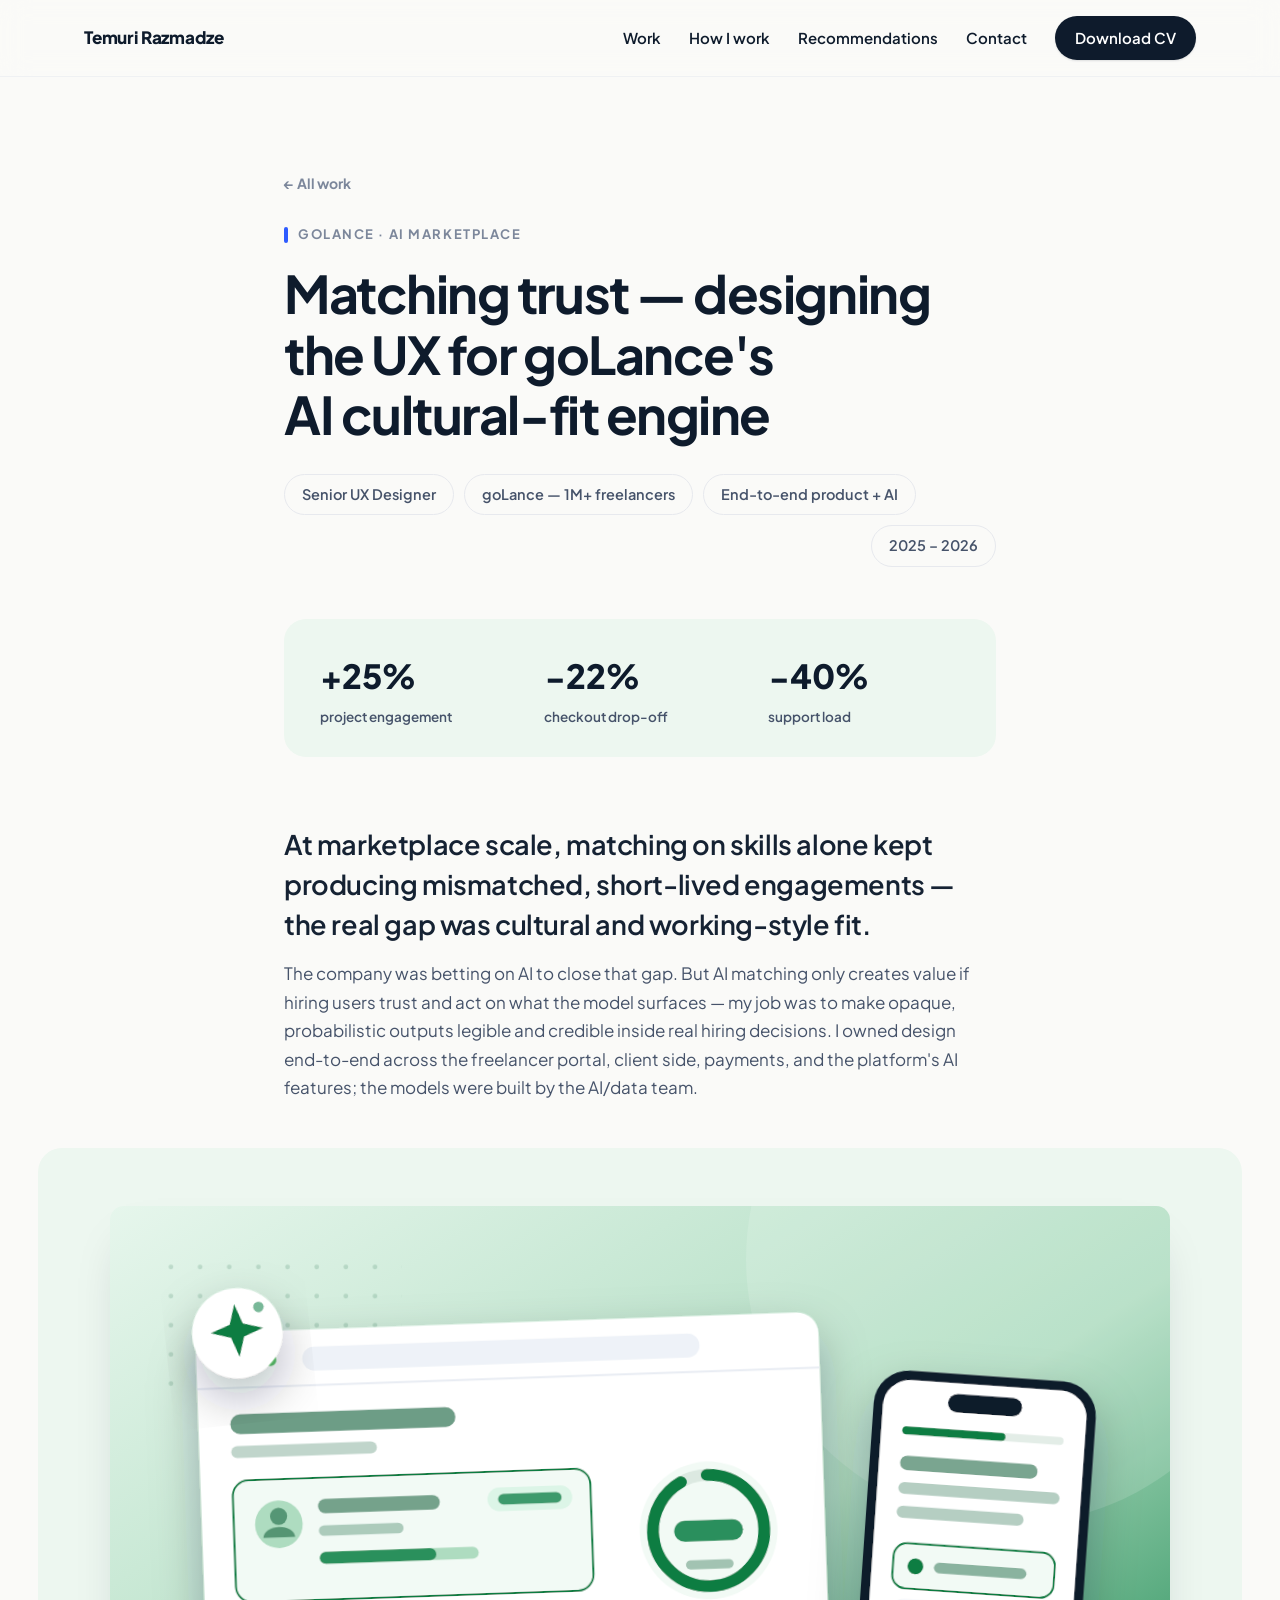
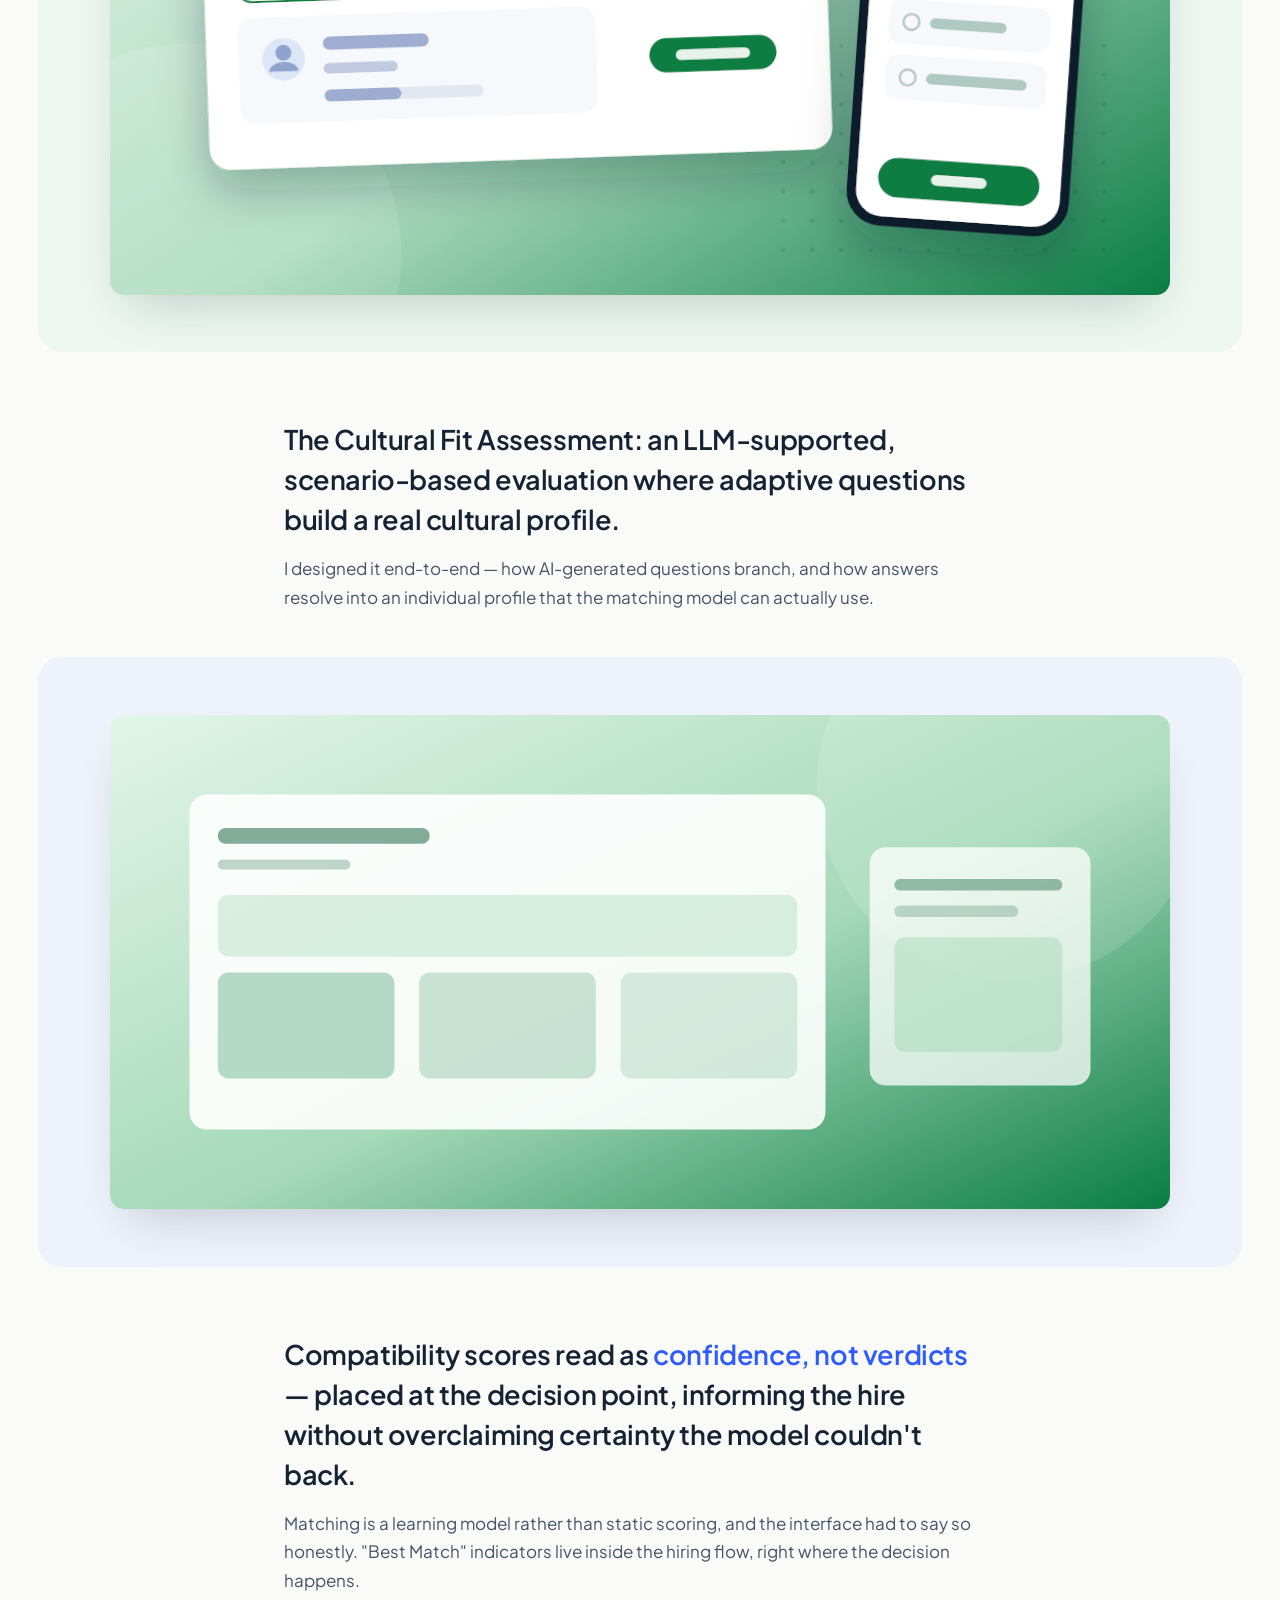
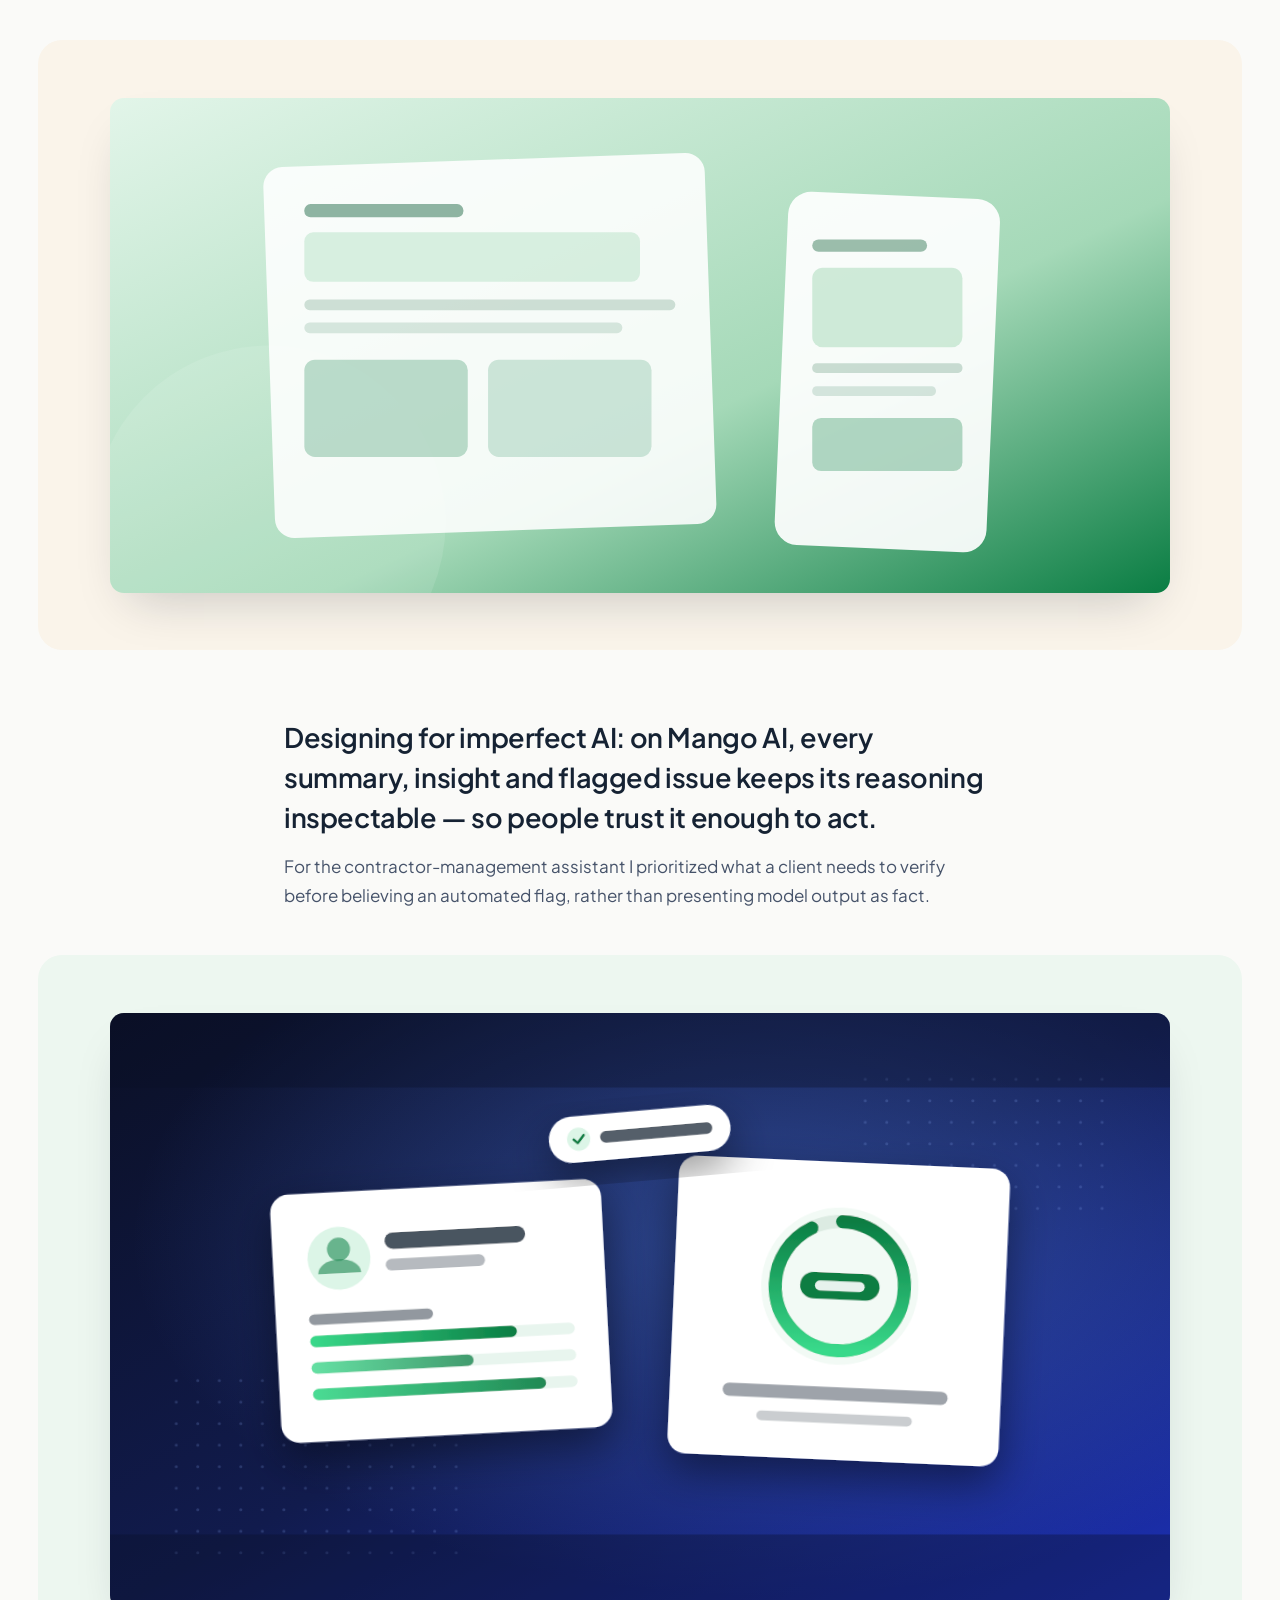
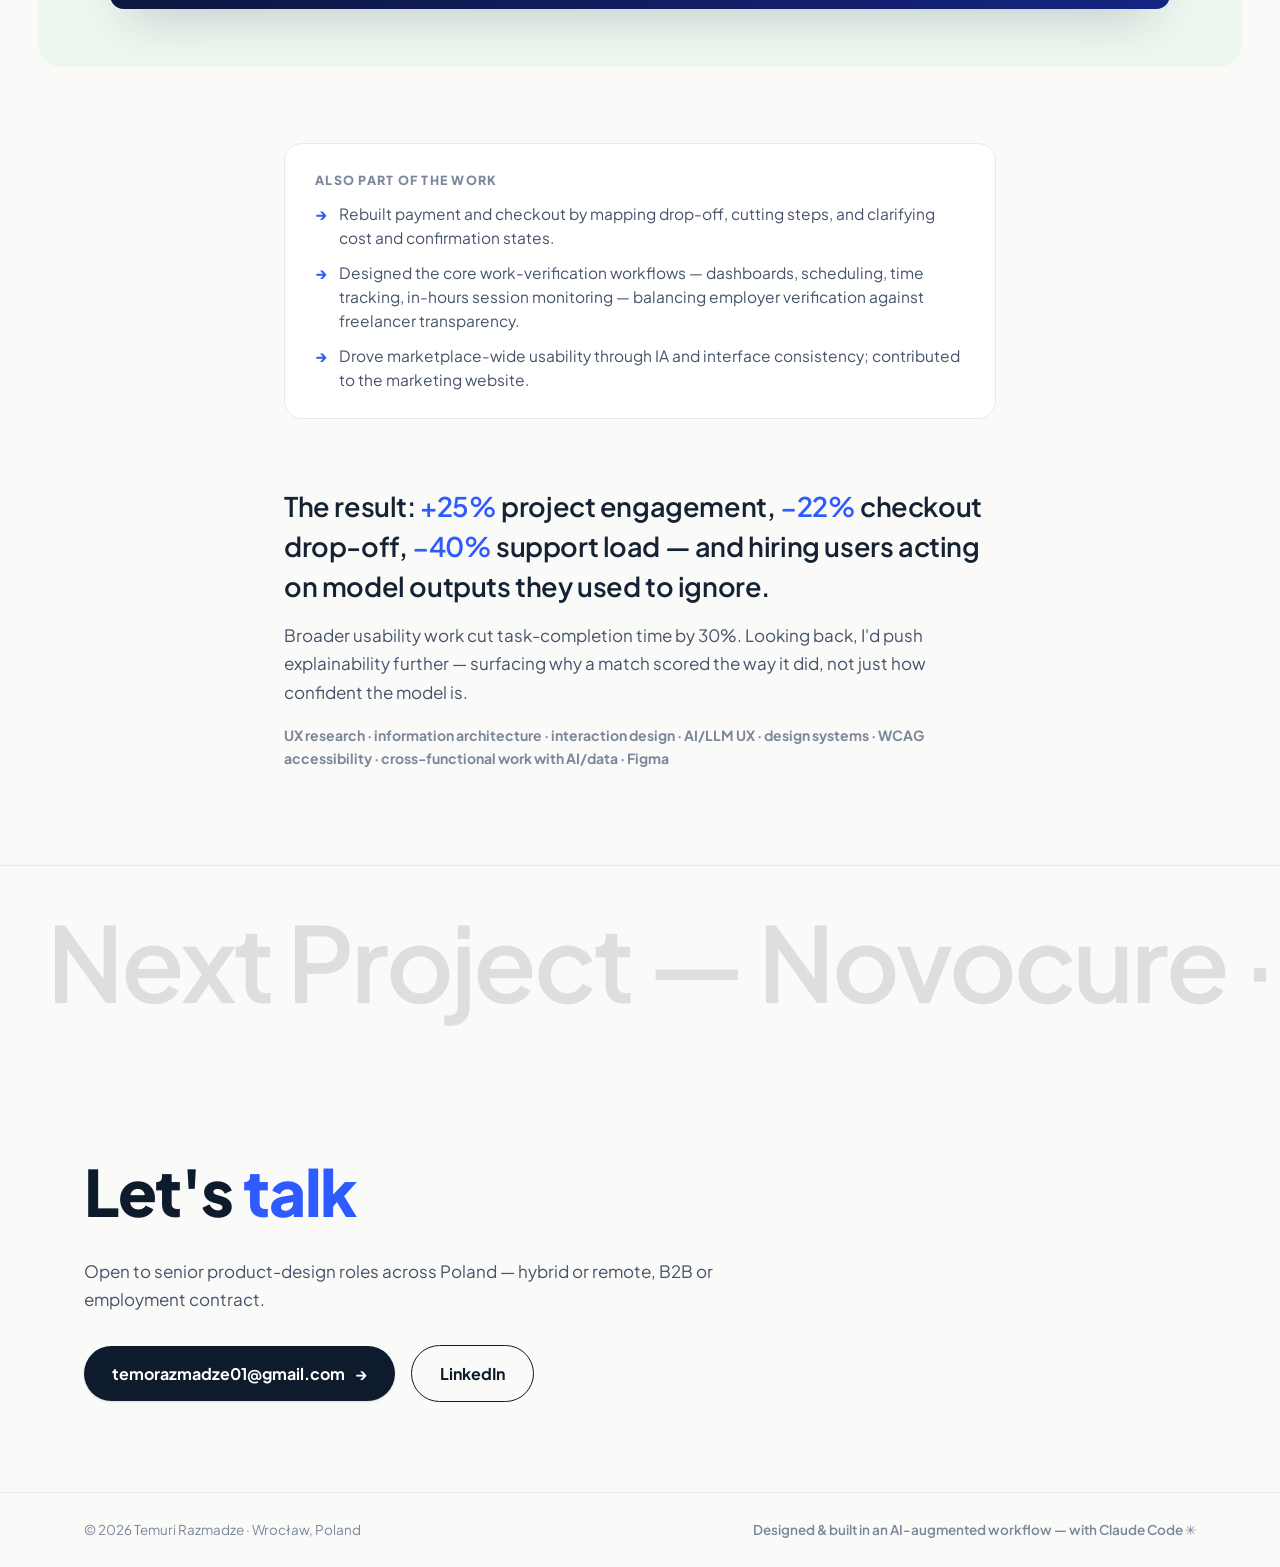
==== golance.html @ 307d6592 "AI v3: logo dock in the console + senior-grade prompts The stack line is now a dock of six tool logo" ====
<!DOCTYPE html>
<html lang="en">
<head>
<meta charset="UTF-8">
<meta name="viewport" content="width=device-width, initial-scale=1.0">
<!-- CASE V2 PILOT (band rhythm) — hand-maintained; build_cases.py skips golance (standalone=True).
     If the pilot is approved, port this template into build_cases.py for novocure/rogers. -->
<title>Matching trust — designing the UX for goLance's AI cultural-fit engine — Temuri Razmadze</title>
<meta name="description" content="Case study: goLance · AI marketplace. +25% project engagement · −22% checkout drop-off · −40% support load">
<link rel="canonical" href="https://temorazmadze07.github.io/Portfolio/golance.html">

<!-- Open Graph / social share preview -->
<meta property="og:type" content="article">
<meta property="og:site_name" content="Temuri Razmadze">
<meta property="og:title" content="Matching trust — designing the UX for goLance's AI cultural-fit engine — Temuri Razmadze">
<meta property="og:description" content="Case study · goLance · AI marketplace. +25% project engagement · −22% checkout drop-off · −40% support load">
<meta property="og:url" content="https://temorazmadze07.github.io/Portfolio/golance.html">
<meta property="og:image" content="https://temorazmadze07.github.io/Portfolio/assets/og-image.png">
<meta property="og:image:type" content="image/png">
<meta property="og:image:width" content="1200">
<meta property="og:image:height" content="630">
<meta name="twitter:card" content="summary_large_image">
<meta name="twitter:title" content="Matching trust — designing the UX for goLance's AI cultural-fit engine — Temuri Razmadze">
<meta name="twitter:description" content="Case study · goLance · AI marketplace. +25% project engagement · −22% checkout drop-off · −40% support load">
<meta name="twitter:image" content="https://temorazmadze07.github.io/Portfolio/assets/og-image.png">

<link rel="preconnect" href="https://fonts.googleapis.com">
<link rel="preconnect" href="https://fonts.gstatic.com" crossorigin>
<link href="https://fonts.googleapis.com/css2?family=Plus+Jakarta+Sans:ital,wght@0,400;0,500;0,600;0,700;0,800;1,400&display=swap" rel="stylesheet">
<link rel="stylesheet" href="styles.css?v=47">
<link rel="icon" href="assets/favicon.svg" type="image/svg+xml">
<link rel="icon" href="assets/favicon-32.png" sizes="32x32" type="image/png">
<link rel="icon" href="assets/favicon-16.png" sizes="16x16" type="image/png">
<link rel="apple-touch-icon" href="assets/apple-touch-icon.png">
<link rel="shortcut icon" href="assets/favicon.ico">
<script>if ("scrollRestoration" in history) history.scrollRestoration = "manual";</script>
</head>
<body>

<header class="nav">
  <div class="nav-inner">
    <a class="nav-name" href="index.html">Temuri&nbsp;Razmadze</a>
    <button class="nav-toggle" type="button" aria-label="Open menu" aria-expanded="false" aria-controls="nav-links"><span class="nav-burger" aria-hidden="true"></span></button>
    <nav class="nav-links" id="nav-links" aria-label="Main">
      <a href="index.html#work">Work</a>
      <a href="index.html#ai">How I work</a>
      <a href="index.html#words">Recommendations</a>
      <a href="index.html#contact">Contact</a>
      <a class="btn btn-small" href="assets/CV_Temuri_Razmadze.pdf" download aria-label="Download CV (PDF)"><span class="cv-long">Download CV</span><span class="cv-short" aria-hidden="true">CV</span></a>
    </nav>
  </div>
</header>

<main>
  <section class="case2-hero">
    <div class="c2col">
      <a class="case-back reveal" href="index.html#work">← All work</a>
      <p class="kicker reveal"><span class="kbar"></span>goLance · AI marketplace</p>
      <h1 class="reveal d1">Matching trust — designing the UX for goLance's AI cultural-fit engine</h1>
      <div class="case2-chips reveal d2">
        <span class="case2-chip">Senior UX Designer</span>
        <span class="case2-chip">goLance — 1M+ freelancers</span>
        <span class="case2-chip">End-to-end product + AI</span>
        <span class="case2-chip case2-chip--year">2025 – 2026</span>
      </div>
    </div>
  </section>

  <div class="c2col">
    <div class="m-band tint-green reveal" style="margin-top: 44px;"><div class="m-tile"><span class="m-num">+25%</span><span class="m-label">project engagement</span></div><div class="m-tile"><span class="m-num">−22%</span><span class="m-label">checkout drop-off</span></div><div class="m-tile"><span class="m-num">−40%</span><span class="m-label">support load</span></div></div>
  </div>

  <section class="case2-band">
    <div class="c2col reveal">
      <p class="case2-statement">At marketplace scale, matching on skills alone kept producing mismatched, short-lived engagements — the real gap was cultural and working-style fit.</p>
      <p class="case2-sub">The company was betting on AI to close that gap. But AI matching only creates value if hiring users trust and act on what the model surfaces — my job was to make opaque, probabilistic outputs legible and credible inside real hiring decisions. I owned design end-to-end across the freelancer portal, client side, payments, and the platform's AI features; the models were built by the AI/data team.</p>
    </div>
    <figure class="case2-imgband tint-green reveal"><img src="assets/ph-golance.svg" alt="goLance matching experience — placeholder art, real screens coming" loading="lazy"></figure>
  </section>

  <section class="case2-band">
    <div class="c2col reveal">
      <p class="case2-statement">The Cultural Fit Assessment: an LLM-supported, scenario-based evaluation where adaptive questions build a real cultural profile.</p>
      <p class="case2-sub">I designed it end-to-end — how AI-generated questions branch, and how answers resolve into an individual profile that the matching model can actually use.</p>
    </div>
    <figure class="case2-imgband tint-blue reveal"><img src="assets/ph-golance-a.svg" alt="Cultural Fit Assessment flow — placeholder art, real screens coming" loading="lazy"></figure>
  </section>

  <section class="case2-band">
    <div class="c2col reveal">
      <p class="case2-statement">Compatibility scores read as <span class="accent">confidence, not verdicts</span> — placed at the decision point, informing the hire without overclaiming certainty the model couldn't back.</p>
      <p class="case2-sub">Matching is a learning model rather than static scoring, and the interface had to say so honestly. "Best Match" indicators live inside the hiring flow, right where the decision happens.</p>
    </div>
    <figure class="case2-imgband tint-sand reveal"><img src="assets/ph-golance-b.svg" alt="Compatibility scoring in the hiring flow — placeholder art, real screens coming" loading="lazy"></figure>
  </section>

  <section class="case2-band">
    <div class="c2col reveal">
      <p class="case2-statement">Designing for imperfect AI: on Mango AI, every summary, insight and flagged issue keeps its reasoning inspectable — so people trust it enough to act.</p>
      <p class="case2-sub">For the contractor-management assistant I prioritized what a client needs to verify before believing an automated flag, rather than presenting model output as fact.</p>
    </div>
    <figure class="case2-imgband tint-green reveal"><img src="assets/ph-reel-golance.svg" alt="Mango AI contractor assistant — placeholder art, real screens coming" loading="lazy"></figure>
  </section>

  <section class="case2-band">
    <div class="c2col">
      <div class="also reveal">
        <p class="also-label">Also part of the work</p>
        <ul><li>Rebuilt payment and checkout by mapping drop-off, cutting steps, and clarifying cost and confirmation states.</li><li>Designed the core work-verification workflows — dashboards, scheduling, time tracking, in-hours session monitoring — balancing employer verification against freelancer transparency.</li><li>Drove marketplace-wide usability through IA and interface consistency; contributed to the marketing website.</li></ul>
      </div>
    </div>
  </section>

  <section class="case2-band">
    <div class="c2col reveal">
      <p class="case2-statement">The result: <span class="accent">+25%</span> project engagement, <span class="accent">−22%</span> checkout drop-off, <span class="accent">−40%</span> support load — and hiring users acting on model outputs they used to ignore.</p>
      <p class="case2-sub">Broader usability work cut task-completion time by 30%. Looking back, I'd push explainability further — surfacing why a match scored the way it did, not just how confident the model is.</p>
      <p class="case-skills reveal">UX research · information architecture · interaction design · AI/LLM UX · design systems · WCAG accessibility · cross-functional work with AI/data · Figma</p>
    </div>
  </section>

  <a class="case2-next" href="novocure.html" aria-label="Next project: Novocure — oncology HCP portal">
    <div class="case2-next-track" aria-hidden="true">
      <ul><li>Next Project — Novocure ·</li><li>Next Project — Novocure ·</li><li>Next Project — Novocure ·</li></ul>
      <ul><li>Next Project — Novocure ·</li><li>Next Project — Novocure ·</li><li>Next Project — Novocure ·</li></ul>
    </div>
  </a>

  <section class="case-cta">
    <div class="wrap">
      <h2 class="contact-title reveal">Let's <span class="accent">talk</span></h2>
      <p class="contact-sub reveal d1">Open to senior product-design roles across Poland — hybrid or remote, B2B or employment contract.</p>
      <div class="hero-cta reveal d2">
        <a class="btn" href="mailto:temorazmadze01@gmail.com">temorazmadze01@gmail.com <span class="btn-arrow">→</span></a>
        <a class="btn btn-ghost" href="https://www.linkedin.com/in/temuri-razmadze" target="_blank" rel="noopener">LinkedIn</a>
      </div>
    </div>
  </section>
</main>

<footer class="footer">
  <div class="wrap footer-inner">
    <span>© 2026 Temuri Razmadze · Wrocław, Poland</span>
    <span class="footer-note">Designed &amp; built in an AI-augmented workflow — with Claude Code ✳</span>
  </div>
</footer>

<script src="script.js?v=47"></script>
</body>
</html>
---- styles.css ----
/* ============================================================
   Temuri Razmadze — portfolio
   Design tokens first: tweak these, the site follows.
   ============================================================ */
:root {
  --ink: #0e1b2c;          /* deep navy-black — headings */
  --body: #46536a;         /* body text */
  --mute: #7c879b;         /* secondary text */
  --bg: #fafaf8;           /* warm paper white */
  --surface: #ffffff;
  --accent: #2e5bff;       /* electric blue — the "one word" color */
  --accent-ink: #1e3fd0;
  --line: #e7e9ee;

  --tint-blue: #eef3fb;
  --tint-green: #edf7f0;
  --tint-sand: #faf4ea;
  --tint-rose: #faeff0;

  --r-lg: 28px;
  --r-md: 18px;
  --r-pill: 999px;

  --font: "Plus Jakarta Sans", system-ui, -apple-system, sans-serif;
  --wrap: 1160px;
}

* { margin: 0; padding: 0; box-sizing: border-box; }
/* NOTE: no CSS scroll-behavior:smooth here — Chrome animates scroll RESTORATION
   with it too, which breaks reload-mid-page. Smooth anchors are handled in JS. */
html { overscroll-behavior-y: none; }
body {
  font-family: var(--font);
  background: var(--bg);
  color: var(--body);
  font-size: 17px;
  line-height: 1.6;
  -webkit-font-smoothing: antialiased;
}
.wrap { max-width: var(--wrap); margin: 0 auto; padding: 0 24px; }
.accent { color: var(--accent); }
h1, h2, h3 { color: var(--ink); font-weight: 800; letter-spacing: -0.02em; }

/* ---------- nav ---------- */
.nav {
  position: sticky; top: 0; z-index: 50;
  background: color-mix(in srgb, var(--bg) 82%, transparent);
  backdrop-filter: blur(14px);
  border-bottom: 1px solid color-mix(in srgb, var(--line) 60%, transparent);
}
.nav-inner {
  max-width: var(--wrap); margin: 0 auto; padding: 16px 24px;
  display: flex; align-items: center; justify-content: space-between;
}
.nav-name { font-weight: 800; color: var(--ink); text-decoration: none; font-size: 17px; letter-spacing: -0.01em; }
.nav-links { display: flex; align-items: center; gap: 28px; }
.nav-links a { color: var(--ink); text-decoration: none; font-weight: 600; font-size: 15px; }
.nav-links a:hover { color: var(--accent); }
.nav-links a:not(.btn) { position: relative; display: inline-flex; align-items: center; }
/* hamburger toggle — hidden on desktop, shown ≤760px */
.nav-toggle { display: none; width: 40px; height: 40px; margin-right: -8px; padding: 0; border: 0; background: transparent; color: var(--ink); cursor: pointer; align-items: center; justify-content: center; }
.nav-burger, .nav-burger::before, .nav-burger::after { content: ""; display: block; width: 22px; height: 2px; border-radius: 2px; background: currentColor; transition: transform .25s ease, opacity .2s ease; }
.nav-burger { position: relative; }
.nav-burger::before { position: absolute; left: 0; top: -6.5px; }
.nav-burger::after { position: absolute; left: 0; top: 6.5px; }
.nav-toggle[aria-expanded="true"] .nav-burger { background: transparent; }
.nav-toggle[aria-expanded="true"] .nav-burger::before { transform: translateY(6.5px) rotate(45deg); }
.nav-toggle[aria-expanded="true"] .nav-burger::after { transform: translateY(-6.5px) rotate(-45deg); }
/* scrollspy: script.js marks the section currently in view */
.nav-links a:not(.btn)::after {
  content: ""; position: absolute; left: 0; right: 0; bottom: -8px; height: 2px;
  border-radius: 1px; background: var(--accent);
  transform: scaleX(0); transform-origin: left; transition: transform .25s ease;
}
.nav-links a.active { color: var(--accent); }
.nav-links a.active::after { transform: scaleX(1); }
/* the "Download CV" → "CV" swap is unused now (full label shows in the menu) */
.cv-short { display: none; }
/* ≤760px: links collapse behind the hamburger into a dropdown panel */
@media (max-width: 760px) {
  .nav-toggle { display: inline-flex; }
  .nav-name { font-size: 15.5px; }
  .nav-links {
    position: absolute; top: 100%; left: 0; right: 0; z-index: 60;
    flex-direction: column; align-items: stretch; gap: 2px;
    padding: 8px 24px 16px;
    background: color-mix(in srgb, var(--bg) 97%, transparent);
    backdrop-filter: blur(14px);
    border-bottom: 1px solid var(--line);
    box-shadow: 0 26px 40px -26px rgba(14,27,44,.4);
    transform: translateY(-10px); opacity: 0; visibility: hidden; pointer-events: none;
    transition: opacity .2s ease, transform .2s ease, visibility 0s linear .2s;
  }
  .nav.nav-open .nav-links {
    transform: none; opacity: 1; visibility: visible; pointer-events: auto;
    transition: opacity .2s ease, transform .2s ease, visibility 0s;
  }
  .nav-links a:not(.btn) { padding: 13px 6px; font-size: 16px; border-bottom: 1px solid color-mix(in srgb, var(--line) 55%, transparent); }
  .nav-links a:not(.btn)::after { display: none; }
  .nav-links .btn-small { margin-top: 12px; padding: 12px 16px; font-size: 14px; justify-content: center; text-align: center; }
}

/* ---------- buttons ---------- */
.btn {
  display: inline-flex; align-items: center; gap: 10px;
  background: var(--ink); color: #fff !important;
  font-weight: 700; font-size: 16px; text-decoration: none;
  padding: 15px 28px; border-radius: var(--r-pill);
  transition: transform .25s ease, background .25s ease, box-shadow .25s ease;
  box-shadow: 0 1px 2px rgba(14,27,44,.12);
}
.btn:hover { background: var(--accent); transform: translateY(-2px); box-shadow: 0 10px 24px -8px rgba(46,91,255,.45); }
.btn .btn-arrow { transition: transform .25s ease; }
.btn:hover .btn-arrow { transform: translateX(4px); }
.btn-ghost { background: transparent; color: var(--ink) !important; border: 1.5px solid var(--ink); box-shadow: none; }
.btn-ghost:hover { background: var(--ink); color: #fff !important; }
.btn-small { padding: 10px 20px; font-size: 14px; }

/* phones: primary CTAs fill the container and stack — bigger, easier tap targets
   (covers hero, contact, case-page CTAs via .hero-cta, and the reel video button) */
@media (max-width: 560px) {
  .hero-cta, .reel-cta { flex-direction: column; align-items: stretch; gap: 12px; }
  .hero-cta .btn, .reel-cta .btn { width: 100%; justify-content: center; }
  .reel-cta .reel-note { text-align: center; }
}

/* ---------- hero ---------- */
.hero { padding: 96px 0 72px; }
.eyebrow {
  font-size: 14px; font-weight: 700; letter-spacing: .12em; text-transform: uppercase;
  color: var(--mute); margin-bottom: 22px;
}
.hero h1 {
  font-size: clamp(2.6rem, 6.4vw, 4.7rem);
  line-height: 1.04; max-width: 15ch; margin-bottom: 26px;
}
.hero-sub { font-size: 19px; max-width: 56ch; margin-bottom: 34px; }
.hero-sub strong { color: var(--ink); }
.hero-cta { display: flex; align-items: center; gap: 16px; flex-wrap: wrap; }
.avail { display: inline-flex; align-items: center; gap: 9px; font-size: 14.5px; font-weight: 600; color: var(--mute); }
.avail .dot { width: 9px; height: 9px; border-radius: 50%; background: #22c55e; box-shadow: 0 0 0 4px rgba(34,197,94,.15); }

/* ---------- trust strip ---------- */
.trust { padding: 18px 0 8px; border-top: 1px solid var(--line); }
.trust-label { font-size: 13px; font-weight: 700; letter-spacing: .1em; text-transform: uppercase; color: var(--mute); margin-bottom: 4px; }
.marquee { overflow: hidden; -webkit-mask-image: linear-gradient(90deg, transparent, #000 8%, #000 92%, transparent); mask-image: linear-gradient(90deg, transparent, #000 8%, #000 92%, transparent); }
.marquee-track { display: inline-flex; align-items: center; padding: 18px 0 26px; white-space: nowrap; animation: marquee 30s linear infinite; }
/* margin (not gap) so every item — including the last of each set — carries its
   trailing space; the track is then exactly 4 identical periods and translating
   -25% moves exactly one period → seamless loop with no end gap */
.marquee-track span { display: inline-flex; align-items: center; margin-right: 64px; font-weight: 800; font-size: 21px; color: #b9c0cd; letter-spacing: -0.01em; }
/* real logos (EPAM, goLance) run monochrome in the same gray as the text names */
.lg { display: block; color: #b9c0cd; }
.lg-epam { width: 68px; height: 24px; }
.lg-golance { width: 113px; height: 25px; }
.lg-rogers { width: 116px; height: 23px; }
.lg-novocure { width: 128px; height: 21px; }
.lg-tbc { width: 92px; height: 25px; }
.lg-gpi { width: 82px; height: 24px; }
.lg-fido { width: 74px; height: 25px; }
@keyframes marquee { to { transform: translateX(-25%); } }

/* ---------- showreel: featured project film ---------- */
.reel { padding: 44px 0 8px; }
.reel-panel {
  position: relative; overflow: hidden; border-radius: 28px;
  display: grid; grid-template-columns: .92fr 1.08fr; gap: 40px; align-items: center;
  padding: 44px 48px; color: #dfe5f4;
  background:
    radial-gradient(900px 480px at 92% -20%, rgba(84,116,255,.5), transparent 62%),
    linear-gradient(158deg, #0b1026 0%, #121d52 60%, #1a2ba0 100%);
}
@media (max-width: 880px) { .reel-panel { grid-template-columns: 1fr; padding: 36px 26px; } }
.reel-title { font-size: clamp(1.5rem, 2.6vw, 2.1rem); color: #fff; margin-bottom: 12px; line-height: 1.25; letter-spacing: -0.015em; }
.reel-accent { color: #8fb3ff; }
.reel-sub { font-size: 16px; color: rgba(223,229,244,.8); max-width: 44ch; margin-bottom: 22px; }
.reel-cta { display: flex; align-items: center; gap: 16px; flex-wrap: wrap; }
.reel-note { font-size: 13px; color: rgba(223,229,244,.55); font-weight: 600; }
.btn-light { background: #fff; color: var(--ink) !important; }
.btn-light:hover { background: #e8edff; }

.reel-player {
  position: relative; display: block; border-radius: 18px; overflow: hidden;
  box-shadow: 0 30px 60px -22px rgba(0,0,0,.55);
  outline-offset: 4px;
}
.reel-player img { display: block; width: 100%; height: auto; transform: scale(1.01); transition: transform .8s cubic-bezier(.2,.65,.25,1); }
.reel-player:hover img { transform: scale(1.045); }
.reel-play {
  position: absolute; top: 50%; left: 50%; width: 74px; height: 74px; margin: -37px 0 0 -37px;
  border-radius: 50%; background: rgba(255,255,255,.94); color: var(--accent);
  display: flex; align-items: center; justify-content: center;
  box-shadow: 0 12px 34px -8px rgba(0,0,0,.5);
  transition: transform .3s ease, box-shadow .3s ease;
}
.reel-play svg { width: 30px; height: 30px; fill: currentColor; margin-left: 3px; }
.reel-player:hover .reel-play { transform: scale(1.09); box-shadow: 0 16px 40px -8px rgba(0,0,0,.6); }
.reel-chip {
  position: absolute; left: 14px; bottom: 12px;
  font-size: 12.5px; font-weight: 700; color: #fff;
  background: rgba(11,16,38,.72); padding: 7px 13px; border-radius: var(--r-pill);
  backdrop-filter: blur(4px);
}

@media (prefers-reduced-motion: reduce) {
  .reel-player img, .reel-player:hover img { transform: none; transition: none; }
  .reel-play, .reel-player:hover .reel-play { transition: none; transform: none; }
}

/* ---------- work ---------- */
.work { padding: 88px 0 40px; }
.section-title { font-size: clamp(2rem, 4vw, 3rem); margin-bottom: 14px; }
.section-sub { max-width: 60ch; margin-bottom: 44px; font-size: 17.5px; }
.cards { display: grid; grid-template-columns: 1fr 1fr; gap: 26px; }
@media (max-width: 880px) { .cards { grid-template-columns: 1fr; } }

.card {
  display: flex; flex-direction: column; justify-content: space-between;
  border-radius: var(--r-lg); padding: 34px 34px 28px; text-decoration: none;
  color: var(--body);
  position: relative; overflow: hidden;
  transition: transform .5s cubic-bezier(.2,.65,.25,1), box-shadow .5s cubic-bezier(.2,.65,.25,1);
}
.card:hover { transform: translateY(-8px); box-shadow: 0 30px 60px -24px rgba(14,27,44,.28); }
/* stagger the grid entrance */
.cards .card:nth-child(2) { transition-delay: .07s; }
.cards .card:nth-child(3) { transition-delay: .1s; }
.cards .card:nth-child(4) { transition-delay: .17s; }
.cards .card.in { transition-delay: 0s; } /* hover shouldn't inherit reveal delay */
.tint-blue  { background: var(--tint-blue); }
.tint-green { background: var(--tint-green); }
.tint-sand  { background: var(--tint-sand); }
.tint-rose  { background: var(--tint-rose); }

.card-kicker { font-size: 13px; font-weight: 700; letter-spacing: .1em; text-transform: uppercase; color: var(--mute); margin-bottom: 12px; }
.card h3 { font-size: 21.5px; line-height: 1.3; margin-bottom: 12px; letter-spacing: -0.015em; }
.card-blurb { font-size: 15.5px; margin-bottom: 16px; }
.chips { list-style: none; display: flex; flex-wrap: wrap; gap: 8px; margin-bottom: 18px; }
.chips li {
  font-size: 13px; font-weight: 700; color: var(--ink);
  background: color-mix(in srgb, #ffffff 72%, transparent);
  border: 1px solid color-mix(in srgb, var(--ink) 10%, transparent);
  padding: 6px 12px; border-radius: var(--r-pill);
}
.card-cta { font-weight: 700; color: var(--ink); font-size: 15px; display: inline-flex; align-items: center; gap: 8px; margin-top: 18px; }
.card:hover .card-cta { color: var(--accent); }
.card:hover .card-cta .btn-arrow { transform: translateX(4px); }
.card-cta .btn-arrow { transition: transform .25s ease; }

/* ---------- CSS mockup placeholders ---------- */
.mock { position: relative; margin-top: 6px; }
.mock-window {
  background: #fff; border-radius: 14px; overflow: hidden;
  box-shadow: 0 18px 40px -18px rgba(14,27,44,.28);
  transform: rotate(-1.2deg);
  transition: transform .35s ease;
}
.card:hover .mock-window { transform: rotate(0deg) translateY(-4px); }
.mock-bar { display: flex; gap: 6px; padding: 10px 12px; border-bottom: 1px solid var(--line); }
.mock-bar i { width: 9px; height: 9px; border-radius: 50%; background: #e3e6ec; }
.mock-body { display: flex; min-height: 150px; }
.mock-side { width: 22%; background: #f3f5f8; }
.mock-main { flex: 1; padding: 16px; display: flex; flex-direction: column; gap: 10px; }
.mock-main.full { width: 100%; }
.mock-line { height: 9px; border-radius: 6px; background: #edf0f4; }
.w40{width:40%} .w50{width:50%} .w60{width:60%} .w70{width:70%} .w80{width:80%} .w90{width:90%}
.mock-blocks { display: flex; gap: 10px; }
.mock-blocks b { flex: 1; height: 42px; border-radius: 8px; background: #f0f3f7; }
.mock-table { display: flex; flex-direction: column; gap: 6px; }
.mock-table i { height: 12px; border-radius: 4px; background: #f0f3f7; }
.mock-match { border: 1px solid var(--line); border-radius: 10px; padding: 10px; display: flex; flex-direction: column; gap: 8px; }
.badge { align-self: flex-start; font-size: 10px; font-weight: 800; letter-spacing: .06em; color: #0a7d43; background: #dcf5e7; padding: 4px 8px; border-radius: 6px; }
.mock-tile { display: flex; gap: 12px; align-items: center; }
.mock-thumb { width: 54px; height: 54px; border-radius: 10px; background: #f0f3f7; flex: none; }
.mock-tlines { flex: 1; display: flex; flex-direction: column; gap: 7px; }
.mock-note {
  position: absolute; bottom: -4px; right: 4px;
  font-size: 11.5px; font-style: italic; color: var(--mute);
  background: color-mix(in srgb, #fff 80%, transparent); padding: 3px 8px; border-radius: 6px;
}

/* ---------- stats ---------- */
.stats { padding: 72px 0; }
.stats-grid {
  display: grid; grid-template-columns: repeat(4, 1fr); gap: 20px;
  border-top: 1px solid var(--line); border-bottom: 1px solid var(--line); padding: 44px 0;
}
@media (max-width: 880px) { .stats-grid { grid-template-columns: repeat(2, 1fr); } }
.stat { display: flex; flex-direction: column; gap: 6px; }
.stat-num { font-size: clamp(2.2rem, 4vw, 3.2rem); font-weight: 800; color: var(--ink); letter-spacing: -0.03em; }
.stat-label { font-size: 14.5px; color: var(--mute); font-weight: 600; max-width: 22ch; }

/* ---------- contact ---------- */
.contact { position: relative; padding: 60px 0 110px; overflow: hidden; }
.contact-art {
  position: absolute; inset: 0; pointer-events: none;
  background-image: radial-gradient(rgba(46,91,255,.16) 1.5px, transparent 1.5px);
  background-size: 26px 26px;
  -webkit-mask-image: radial-gradient(560px 340px at 78% 40%, #000, transparent);
  mask-image: radial-gradient(560px 340px at 78% 40%, #000, transparent);
}
.contact-art::before {
  content: ""; position: absolute; right: 6%; top: 10%; width: 480px; height: 320px;
  background: radial-gradient(closest-side, rgba(46,91,255,.12), transparent);
}
.contact .wrap { position: relative; }
.contact-title { font-size: clamp(2.4rem, 5.5vw, 4rem); margin-bottom: 16px; }
.contact-sub { max-width: 54ch; margin-bottom: 32px; }

/* ---------- footer ---------- */
.footer { border-top: 1px solid var(--line); padding: 26px 0; }
.footer-inner { display: flex; justify-content: space-between; gap: 16px; flex-wrap: wrap; font-size: 13.5px; color: var(--mute); }
.footer-note { font-weight: 600; }

/* ---------- section kicker (accent bar + label) ---------- */
.kicker {
  display: flex; align-items: center; gap: 10px;
  font-size: 13px; font-weight: 700; letter-spacing: .12em; text-transform: uppercase;
  color: var(--mute); margin-bottom: 18px;
}
.kbar { width: 4px; height: 16px; border-radius: 2px; background: var(--accent); flex: none; }

/* ---------- card image (dummy visuals until real screens) ---------- */
.card-img {
  position: relative; border-radius: 16px; overflow: hidden; margin-top: 8px;
  box-shadow: 0 18px 40px -18px rgba(14,27,44,.28);
}
.card-img img {
  display: block; width: 100%; height: 230px; object-fit: cover;
  transform: scale(1.07);
  transition: transform .9s cubic-bezier(.2,.65,.25,1);
}
.card.in .card-img img { transform: scale(1); }
.card.in:hover .card-img img { transform: scale(1.05); }
.card-img figcaption {
  position: absolute; bottom: 8px; right: 8px;
  font-size: 11px; font-style: italic; color: var(--ink);
  background: color-mix(in srgb, #fff 82%, transparent);
  padding: 3px 9px; border-radius: 7px;
}

/* ---------- work marquee: auto-scrolling project posters ---------- */
/* Same seamless-loop mechanism as the recommendations marquee: the track holds
   two identical sets of cards and translates by -50%, so the second set lands
   exactly where the first began. Each card owns its trailing gap via margin-right
   (not `gap`) so -50% is a pixel-perfect loop point regardless of card count. */
.work-marquee {
  /* extra bottom room so the project cards' (large) hover shadow isn't clipped */
  overflow: hidden; padding: 18px 0 52px;
  -webkit-mask-image: linear-gradient(90deg, transparent, #000 5%, #000 95%, transparent);
  mask-image: linear-gradient(90deg, transparent, #000 5%, #000 95%, transparent);
}
.work-track { display: flex; width: max-content; animation: work-scroll 48s linear infinite; }
.work-marquee:hover .work-track { animation-play-state: paused; }
@keyframes work-scroll { to { transform: translateX(-50%); } }

.pcard {
  width: 340px; height: 466px; flex: none; margin-right: 24px;
  position: relative; display: flex; flex-direction: column; overflow: hidden;
  border-radius: var(--r-lg); text-decoration: none; color: var(--body);
  border: 1px solid color-mix(in srgb, var(--ink) 7%, transparent);
  transition: transform .5s cubic-bezier(.2,.65,.25,1), box-shadow .5s cubic-bezier(.2,.65,.25,1);
}
.pcard:hover { transform: translateY(-8px); box-shadow: 0 34px 60px -26px rgba(14,27,44,.32); }

.pcard-top { padding: 28px 28px 0; }
.pcard-cat { font-size: 12px; font-weight: 700; letter-spacing: .1em; text-transform: uppercase; color: var(--mute); margin-bottom: 10px; }
.pcard-brand { font-size: 25px; font-weight: 800; color: var(--ink); letter-spacing: -0.02em; line-height: 1.15; margin-bottom: 10px; }
.pcard-desc { font-size: 14.5px; line-height: 1.5; color: var(--body); }
.pcard-chips { list-style: none; display: flex; flex-wrap: wrap; gap: 7px; margin-top: 14px; }
.pcard-chips li {
  font-size: 11.5px; font-weight: 700; color: var(--ink);
  background: color-mix(in srgb, #fff 68%, transparent);
  border: 1px solid color-mix(in srgb, var(--ink) 10%, transparent);
  padding: 5px 10px; border-radius: var(--r-pill);
}

/* device visual bleeds to the bottom edge of the poster */
.pcard-figure { margin-top: 20px; flex: 1 1 auto; min-height: 150px; position: relative; overflow: hidden; }
.pcard-figure img {
  display: block; width: 100%; height: 100%; object-fit: cover; object-position: top center;
  transition: transform .6s cubic-bezier(.2,.65,.25,1);
}
.pcard:hover .pcard-figure img { transform: scale(1.04); }
/* soft blend where the image meets the tinted text area */
.pcard-figure::before {
  content: ""; position: absolute; inset: 0 0 auto 0; height: 40px; z-index: 1;
  background: linear-gradient(180deg, rgba(255,255,255,.55), transparent);
}

/* corner affordance — always visible, nudges + turns accent on hover */
.pcard-go {
  position: absolute; top: 20px; right: 20px; z-index: 2;
  width: 34px; height: 34px; border-radius: 50%; display: grid; place-items: center;
  background: color-mix(in srgb, var(--ink) 90%, transparent); color: #fff;
  transition: transform .35s ease, background .35s ease;
}
.pcard:hover .pcard-go { transform: translate(2px, -2px) scale(1.08); background: var(--accent); }
.pcard-go svg { width: 15px; height: 15px; }

@media (max-width: 880px) {
  .pcard { width: 268px; height: 418px; margin-right: 16px; }
  .pcard-brand { font-size: 22px; }
  .pcard-desc { font-size: 14px; }
  .work-track { animation-duration: 38s; }
}

/* accessible fallback: no motion → a clean centered grid of the real cards */
@media (prefers-reduced-motion: reduce) {
  .work-marquee { overflow: visible; -webkit-mask-image: none; mask-image: none; }
  .work-track { animation: none; flex-wrap: wrap; justify-content: center; width: auto; gap: 24px; }
  .pcard { margin-right: 0; }
  .pcard.is-clone { display: none; }
  .pcard-figure img { transition: none; }
}

/* ---------- recommendations marquee ---------- */
.words { padding: 88px 0 56px; }
.sample-note { font-style: italic; }
.t-marquee {
  /* generous vertical padding so the cards' box-shadows render inside the
     overflow:hidden clip (which is needed to hide the scrolling track) */
  display: flex; flex-direction: column; gap: 20px; overflow: hidden; padding: 16px 0 40px;
  -webkit-mask-image: linear-gradient(90deg, transparent, #000 6%, #000 94%, transparent);
  mask-image: linear-gradient(90deg, transparent, #000 6%, #000 94%, transparent);
}
.t-row { display: flex; gap: 22px; width: max-content; align-items: stretch; animation: t-scroll 60s linear infinite; }
.t-row-b { animation-duration: 75s; animation-direction: reverse; }
.t-marquee:hover .t-row, .t-marquee:focus-within .t-row { animation-play-state: paused; }
@keyframes t-scroll { to { transform: translateX(-50%); } }

.t-card {
  width: 384px; flex: none; display: flex; flex-direction: column; gap: 14px;
  background: var(--surface); border: 1px solid var(--line); border-radius: 20px; padding: 24px 26px 22px;
  box-shadow: 0 10px 30px -18px rgba(14,27,44,.16);
  transition: transform .45s cubic-bezier(.2,.65,.25,1), box-shadow .45s cubic-bezier(.2,.65,.25,1);
}
.t-card:hover { transform: translateY(-5px); box-shadow: 0 22px 44px -20px rgba(14,27,44,.24); }

/* brand logo slot — one aligned top-left baseline on every card (replaces the old grey text chip) */
.t-brand { display: flex; align-items: center; height: 24px; }
.t-brand img { display: block; width: auto; }
.t-blogo-novocure { height: 14px; }
.t-blogo-rogers   { height: 16px; }
.t-blogo-golance  { height: 19px; }
.t-blogo-epam     { height: 22px; }
/* Google as its 4-colour wordmark, set in the site font (nominative attribution use) */
.t-blogo-google { font-weight: 800; font-size: 19px; letter-spacing: -.02em; line-height: 1; white-space: nowrap; }
/* recommenders with no named employer carry a small category label instead of a logo */
.t-brand--label { font-size: 11px; font-weight: 800; letter-spacing: .09em; text-transform: uppercase; color: var(--mute); }

.t-quote { font-size: 15.5px; line-height: 1.55; color: var(--ink); font-weight: 500; }
.t-quote--clamp { display: -webkit-box; -webkit-line-clamp: 7; -webkit-box-orient: vertical; overflow: hidden; }
.t-person { display: flex; align-items: center; gap: 12px; margin-top: auto; }
.t-person b { display: block; font-size: 14px; color: var(--ink); }
.t-person i { display: block; font-size: 12.5px; color: var(--mute); font-style: normal; }
.t-avatar { width: 40px; height: 40px; border-radius: 50%; flex: none; }
.av-1 { background: linear-gradient(135deg, #d9b49a, #8a5c3f); }
.av-2 { background: linear-gradient(135deg, #aab6d3, #5a6c96); }
.av-3 { background: linear-gradient(135deg, #c9aed4, #7d5591); }
.av-4 { background: linear-gradient(135deg, #a8cfd2, #4e7f84); }
.av-5 { background: linear-gradient(135deg, #8fb3ff, #2e5bff); }
.av-6 { background: linear-gradient(135deg, #e0c38c, #b07d2e); }
.av-7 { background: linear-gradient(135deg, #9fd3ab, #2f8f57); }
/* real headshot layered over the initials avatar — the ::after shows the photo
   when it loads and is transparent (revealing gradient + initials) until the
   image file is added, so cards never look broken while photos are pending */
.t-avatar.t-pic { position: relative; overflow: hidden; }
.t-avatar.t-pic::after { content: ""; position: absolute; inset: 0; border-radius: 50%; background: var(--pic) center/cover no-repeat; }

/* ---------- full-bleed photo testimonial cards (Andrés, Rebecca) ---------- */
/* photo cards run wider (landscape) so the quote fits in ~2 lines below the face */
.t-photo { width: 600px; position: relative; overflow: hidden; border: none; min-height: 320px; padding: 22px 26px; }
.t-photo-img {
  position: absolute; inset: 0; width: 100%; height: 100%; object-fit: cover; object-position: center 40%; z-index: 0;
  transition: transform .6s cubic-bezier(.2,.65,.25,1);
}
@media (max-width: 640px) {
  .t-photo { width: 86vw; max-width: 380px; min-height: 360px; }
  .t-photo-img { object-position: center 28%; }
}
.t-photo:hover .t-photo-img { transform: scale(1.05); }
/* two-sided scrim: darken the top for the logo and the bottom for the quote, keep the face clear */
.t-photo::before {
  content: ""; position: absolute; inset: 0; z-index: 1; pointer-events: none;
  background: linear-gradient(to bottom, rgba(11,16,38,.52) 0%, rgba(11,16,38,0) 24%, rgba(11,16,38,0) 40%, rgba(11,16,38,.9) 100%);
}
.t-photo--bright::before {
  background: linear-gradient(to bottom, rgba(11,16,38,.5) 0%, rgba(11,16,38,0) 22%, rgba(11,16,38,.18) 46%, rgba(11,16,38,.94) 100%);
}
.t-photo > .t-brand { position: relative; z-index: 2; margin-bottom: auto; }
.t-photo-body { position: relative; z-index: 2; display: flex; flex-direction: column; gap: 12px; }
.t-photo .t-quote { color: #fff; font-weight: 600; text-shadow: 0 1px 10px rgba(0,0,0,.35); }
.t-photo-attr b { display: block; font-size: 14px; color: #fff; }
.t-photo-attr i { display: block; font-size: 12.5px; color: rgba(255,255,255,.85); font-style: normal; }
/* white knockout logos over the photo */
.t-brand--knockout img { filter: brightness(0) invert(1); }
.t-brand--knockout .t-blogo-google b { color: #fff !important; }

/* ---------- reveal animations ---------- */
.reveal { opacity: 0; transform: translateY(26px); transition: opacity .7s ease, transform .7s cubic-bezier(.2,.65,.3,1); }
.reveal.in { opacity: 1; transform: none; }
.reveal.d1 { transition-delay: .08s; }
.reveal.d2 { transition-delay: .16s; }
.reveal.d3 { transition-delay: .24s; }

@media (prefers-reduced-motion: reduce) {
  .reveal { opacity: 1; transform: none; transition: none; }
  .marquee-track { animation: none; flex-wrap: wrap; white-space: normal; }
  .t-row { animation: none; flex-wrap: wrap; width: auto; }
  .t-photo-img, .t-photo:hover .t-photo-img { transform: none; transition: none; }
  .card-img img, .card.in .card-img img { transform: none; transition: none; }
  .btn, .card, .t-card, .mock-window { transition: none; }
}

/* ---------- AI workflow section ---------- */
.ai-grid { display: grid; grid-template-columns: 1fr 1fr; gap: 22px; margin-top: 6px; }
@media (max-width: 880px) { .ai-grid { grid-template-columns: 1fr; } }
.ai-card {
  background: var(--surface); border: 1px solid var(--line); border-radius: 20px;
  padding: 28px; display: flex; flex-direction: column; gap: 10px;
  transition: transform .45s cubic-bezier(.2,.65,.25,1), box-shadow .45s cubic-bezier(.2,.65,.25,1);
}
.ai-card:hover { transform: translateY(-5px); box-shadow: 0 22px 44px -20px rgba(14,27,44,.2); }
.ai-num { font-size: 13px; font-weight: 800; color: var(--accent); letter-spacing: .08em; }
.ai-card h3 { font-size: 18px; letter-spacing: -.01em; }
.ai-card p { font-size: 15px; line-height: 1.62; }

/* ---------- testimonial extras (real recs) ---------- */
.t-avatar { display: inline-flex; align-items: center; justify-content: center; color: #fff; font-weight: 800; font-size: 13.5px; letter-spacing: .02em; }
.t-more { justify-content: center; gap: 12px; background: var(--tint-blue); border: none; text-decoration: none; }
.t-more .card-cta { color: var(--accent-ink); }

/* Touch devices: turn the content marquees (testimonials + projects) into native
   swipeable carousels. The CSS transform animation can't be swiped and its :hover
   pause sticks on a tap (freezing it). On coarse pointers we drop the animation and
   make the track natively scrollable; script.js drives a gentle auto-advance that
   pauses while a finger is down and eases back in after release. (The decorative
   logo strip keeps its simple CSS auto-scroll — it's not meant to be swiped.) */
@media (hover: none) and (pointer: coarse) {
  .t-row, .work-track {
    width: auto; overflow-x: auto; overflow-y: hidden; animation: none; transform: none;
    -webkit-overflow-scrolling: touch; overscroll-behavior-x: contain;
    scrollbar-width: none; -ms-overflow-style: none;
    /* the row is the scroll+clip box on mobile — pad it so card shadows show */
    padding: 10px 0 28px;
  }
  .t-row::-webkit-scrollbar, .work-track::-webkit-scrollbar { display: none; }
  /* the shadow room now lives on the scroller, so trim the marquee's own padding */
  .t-marquee, .work-marquee { padding-top: 4px; padding-bottom: 8px; }
  /* one testimonial per view (they scroll in a single row on mobile) */
  .t-card { width: 86vw; max-width: 380px; }
  /* all cards share the tallest card's height; centre the plain cards' content so
     short quotes (e.g. Viktor) read as balanced rather than leaving a big gap */
  .t-card:not(.t-photo):not(.t-more) { justify-content: center; }
  .t-card:not(.t-photo) .t-person { margin-top: 0; }
}

/* ---------- case-study pages ---------- */
.case-hero { padding: 56px 0 8px; }
.case-back { display: inline-flex; align-items: center; gap: 8px; font-weight: 700; font-size: 14px; color: var(--mute); text-decoration: none; margin-bottom: 30px; }
.case-back:hover { color: var(--accent); }
.case-hero h1 { font-size: clamp(2rem, 4.4vw, 3.4rem); line-height: 1.1; max-width: 26ch; margin: 6px 0 30px; }
.case-meta { display: grid; grid-template-columns: repeat(4, 1fr); gap: 20px; border-top: 1px solid var(--line); padding-top: 24px; }
@media (max-width: 880px) { .case-meta { grid-template-columns: 1fr 1fr; } }
.case-meta b { display: block; font-size: 11.5px; font-weight: 800; text-transform: uppercase; letter-spacing: .1em; color: var(--mute); margin-bottom: 5px; }
.case-meta span { font-size: 14.5px; color: var(--ink); font-weight: 600; line-height: 1.45; }

.case-cover { position: relative; border-radius: var(--r-lg); overflow: hidden; margin: 38px 0 26px; box-shadow: 0 24px 60px -26px rgba(14,27,44,.3); }
.case-cover img { display: block; width: 100%; height: 430px; object-fit: cover; }
.case-cover figcaption, .m-fig figcaption {
  position: absolute; bottom: 8px; right: 8px; font-size: 11px; font-style: italic; color: var(--ink);
  background: color-mix(in srgb, #fff 82%, transparent); padding: 3px 9px; border-radius: 7px;
}
@media (max-width: 880px) { .case-cover img { height: 240px; } }

.m-band { display: grid; grid-template-columns: repeat(3, 1fr); gap: 12px; border-radius: 22px; padding: 30px 26px; }
.m-tile { display: flex; flex-direction: column; gap: 4px; padding: 0 10px; }
.m-num { font-size: clamp(1.6rem, 2.6vw, 2.2rem); font-weight: 800; color: var(--ink); letter-spacing: -.02em; }
.m-label { font-size: 13.5px; color: var(--body); font-weight: 600; }

.case-sec { padding: 46px 0 6px; }
.sec-text { max-width: 72ch; font-size: 17px; line-height: 1.7; }
.case-skills { margin-top: 18px; font-size: 14px; font-weight: 700; color: var(--mute); max-width: 80ch; }
.reflection-text { font-style: italic; font-size: 17px; color: var(--ink); max-width: 66ch; border-left: 3px solid var(--accent); padding-left: 16px; }

.moment { display: grid; grid-template-columns: 1.05fr .95fr; gap: 38px; align-items: center; margin: 40px 0; }
.moment.flip .m-fig { order: 2; }
@media (max-width: 880px) { .moment { grid-template-columns: 1fr; gap: 18px; } .moment.flip .m-fig { order: 0; } }
.m-fig { position: relative; border-radius: 18px; overflow: hidden; box-shadow: 0 18px 44px -20px rgba(14,27,44,.26); margin: 0; }
.m-fig img { display: block; width: 100%; height: 310px; object-fit: cover; transform: scale(1.06); transition: transform .9s cubic-bezier(.2,.65,.25,1); }
.moment.in .m-fig img { transform: scale(1); }

/* full-bleed moment: a dense research/diagnosis figure shown at natural ratio,
   full content width, with a caption below (used for TBC's tree-testing artifact) */
.moment-wide { display: block; margin: 40px 0; }
.moment-wide .m-txt { max-width: 68ch; margin-bottom: 22px; }
.m-fig--wide { position: static; overflow: visible; border-radius: 0; box-shadow: none; }
.m-fig--wide img { height: auto; object-fit: contain; transform: none; border-radius: var(--r-md); box-shadow: 0 22px 50px -22px rgba(14,27,44,.32); }
.moment-wide.in .m-fig--wide img { transform: none; }
.m-fig--wide figcaption { position: static; margin: 14px 2px 0; max-width: 70ch; font-size: 13.5px; font-style: italic; color: var(--mute); background: none; }
@media (max-width: 880px) { .moment-wide { margin: 28px 0; } }
.m-txt h3 { font-size: 21px; margin-bottom: 10px; letter-spacing: -.015em; }
.m-txt p { font-size: 16px; line-height: 1.65; }

.also { background: var(--surface); border: 1px solid var(--line); border-radius: 18px; padding: 26px 30px; margin-top: 8px; }
.also-label { font-size: 12.5px; font-weight: 800; text-transform: uppercase; letter-spacing: .1em; color: var(--mute); margin-bottom: 12px; }
.also ul { list-style: none; display: flex; flex-direction: column; gap: 11px; }
.also li { position: relative; padding-left: 24px; font-size: 15.5px; line-height: 1.55; }
.also li::before { content: "→"; position: absolute; left: 0; color: var(--accent); font-weight: 800; }

.case-next {
  display: flex; align-items: center; justify-content: space-between; gap: 24px;
  border-radius: var(--r-lg); padding: 36px 40px; margin-top: 56px; text-decoration: none; color: var(--body);
  transition: transform .45s cubic-bezier(.2,.65,.25,1), box-shadow .45s cubic-bezier(.2,.65,.25,1);
}
.case-next:hover { transform: translateY(-5px); box-shadow: 0 26px 52px -24px rgba(14,27,44,.26); }
.case-next h2 { font-size: clamp(1.2rem, 2.4vw, 1.7rem); line-height: 1.25; max-width: 34ch; }
.case-next-arrow { font-size: 34px; font-weight: 800; color: var(--ink); transition: transform .3s ease; flex: none; }
.case-next:hover .case-next-arrow { transform: translateX(8px); color: var(--accent); }

.case-cta { padding: 76px 0 90px; }

/* ---------- AI dark panel ---------- */
.ai { padding: 72px 0 28px; }
.ai-panel {
  position: relative; overflow: hidden; border-radius: 32px; padding: 60px 56px 44px;
  color: #dfe5f4;
  background:
    radial-gradient(1200px 620px at 88% -12%, rgba(84,116,255,.55), transparent 62%),
    radial-gradient(900px 520px at -8% 112%, rgba(46,91,255,.5), transparent 62%),
    linear-gradient(158deg, #0b1026 0%, #111b4d 46%, #1c30b5 100%);
}
/* Two decoupled background layers: an aurora layer that animates transform only
   (compositor work, no repaints) and a static masked grid on top of it. Keeping
   animated children out of the masked element means the mask is rasterized once. */
.ai-glow { position: absolute; inset: 0; pointer-events: none; }
.ai-glow::before, .ai-glow::after {
  content: ""; position: absolute; width: 540px; height: 540px; border-radius: 50%;
  background: radial-gradient(circle, rgba(96,146,255,.38), transparent 62%);
  will-change: transform;
}
.ai-glow::before { top: -180px; right: -100px; animation: glow-drift 18s ease-in-out infinite alternate; }
.ai-glow::after  { bottom: -220px; left: -140px; animation: glow-drift 24s ease-in-out infinite alternate-reverse; }
@keyframes glow-drift { to { transform: translate3d(-70px, 46px, 0) scale(1.18); } }

/* the same dot grid used on the hero (.fx-dots) and contact (.contact-art),
   retuned for the dark panel: light periwinkle dots at a low alpha so they
   stay quiet against the navy, with a soft radial mask that keeps them densest
   up-center and fades them out at the edges. Static, rasterized once. */
.ai-bg {
  position: absolute; inset: 0; pointer-events: none;
  background-image: radial-gradient(rgba(159,179,255,.06) 1px, transparent 1px);
  background-size: 13px 13px;
  -webkit-mask-image: radial-gradient(150% 120% at 50% 38%, #000 55%, transparent 100%);
  mask-image: radial-gradient(150% 120% at 50% 38%, #000 55%, transparent 100%);
}

.ai-head { position: relative; display: grid; grid-template-columns: 1.15fr .85fr; gap: 44px; align-items: center; }
@media (max-width: 880px) { .ai-head { grid-template-columns: 1fr; } .ai-panel { padding: 44px 26px 36px; } }
.ai-title { color: #fff; margin-bottom: 14px; }
.ai-accent { color: #8fb3ff; }
.kicker-light { color: #aab8e0; }
.kicker-light .kbar { background: #8fb3ff; }
.ai-sub { color: rgba(223,229,244,.82); font-size: 17.5px; max-width: 54ch; }
/* AI tool logos: monochrome marks in the panel ink, names via aria/title */
.ai-logos { display: flex; align-items: center; flex-wrap: wrap; gap: 24px; margin-top: 24px; }
.ai-logo { color: #9db9ff; opacity: .8; transition: opacity .2s ease, color .2s ease, transform .2s ease; }
.ai-logo svg { display: block; width: 27px; height: 27px; }
.ai-logo:hover { color: #ffffff; opacity: 1; transform: translateY(-2px); }

/* HUD orb (SVG), blueprint-schematic style: a static drawing layer (dot grid,
   crosshairs, brackets, guide tracks, annotations) under rotating rings,
   satellites, and a radar sweep. All motion is transform-only rotation/scale;
   every glow is a static gradient — no filters to re-rasterize per frame. */
.orb2 { position: relative; width: min(330px, 84%); margin: 0 auto; }
.orb2 svg { display: block; width: 100%; height: auto; overflow: visible; }
.o-ticks, .o-halo, .o-coreglow, .o-ping, .o-innerarc,
.o-ring1, .o-ring2, .o-ring3, .o-sweep { transform-origin: 200px 200px; transform-box: view-box; }
.o-sweep { animation: orb-spin 6s linear infinite; }
.o-ring1 { animation: orb-spin 9s linear infinite; }
.o-ring2 { animation: orb-spin 22s linear infinite reverse; }
.o-ring3 { animation: orb-spin 30s linear infinite; }
.o-ticks { animation: orb-spin 90s linear infinite reverse; }
.o-halo { animation: halo-breathe 6s ease-in-out infinite; }
.o-coreglow { animation: glow-pulse 4.5s ease-in-out infinite; }
/* sonar pings emanate from the drawn core; invisible when animation is off */
.o-ping { animation: core-ping 3.6s cubic-bezier(.25,.6,.35,1) infinite; }
.o-ping.p2 { animation-delay: 1.8s; }
.o-innerarc { animation: orb-spin 7s linear infinite reverse; }
@keyframes orb-spin { to { transform: rotate(360deg); } }
@keyframes halo-breathe { 50% { transform: scale(1.07); opacity: .8; } }
@keyframes glow-pulse { 50% { transform: scale(1.12); opacity: .82; } }
@keyframes core-ping {
  0% { transform: scale(.16); opacity: .65; }
  70% { opacity: .2; }
  100% { transform: scale(1); opacity: 0; }
}

.ai-panel .ai-grid { margin-top: 42px; position: relative; }
.ai-panel .ai-card { background: rgba(255,255,255,.05); border-color: rgba(255,255,255,.12); }
.ai-panel .ai-card:hover { box-shadow: 0 24px 48px -20px rgba(0,0,0,.5); }
.ai-panel .ai-card h3 { color: #fff; }
.ai-panel .ai-card p { color: rgba(223,229,244,.76); }
.ai-panel .ai-num { color: #8fb3ff; }

.ai-icon {
  width: 40px; height: 40px; border-radius: 11px; display: inline-flex;
  align-items: center; justify-content: center; color: #9db9ff;
  background: rgba(143,179,255,.12); border: 1px solid rgba(143,179,255,.28);
  box-shadow: 0 0 18px -6px rgba(120,165,255,.5);
}
.ai-icon svg { width: 20px; height: 20px; }

/* script.js pauses the panel's ambient animation while it is offscreen */
.ai-panel.paused .o-ring1, .ai-panel.paused .o-ring2, .ai-panel.paused .o-ring3,
.ai-panel.paused .o-sweep, .ai-panel.paused .o-ticks, .ai-panel.paused .o-halo,
.ai-panel.paused .o-ping, .ai-panel.paused .o-innerarc, .ai-panel.paused .o-coreglow,
.ai-panel.paused .ai-glow::before, .ai-panel.paused .ai-glow::after { animation-play-state: paused; }

@media (prefers-reduced-motion: reduce) {
  .ai-glow::before, .ai-glow::after,
  .o-ring1, .o-ring2, .o-ring3, .o-sweep,
  .o-ticks, .o-halo, .o-ping, .o-innerarc, .o-coreglow { animation: none; }
}

/* ---------- hero: split layout + floating artifacts ---------- */
.hero-wrap { display: grid; grid-template-columns: 1.02fr .98fr; gap: 44px; align-items: center; }
.hero-wrap h1 { font-size: clamp(2.4rem, 4.6vw, 4rem); }
@media (max-width: 980px) { .hero-wrap { grid-template-columns: 1fr; } .hero-art { display: none; } }

/* word-by-word headline entrance */
.hero h1 .w { display: inline-block; opacity: 0; transform: translateY(28px) rotate(1.2deg); transition: opacity .5s ease, transform .65s cubic-bezier(.2,.65,.25,1); }
.hero h1.h1-in .w { opacity: 1; transform: none; }
/* shimmer on the accent word */
.hero h1 .accent {
  background: linear-gradient(100deg, #2e5bff 20%, #86a8ff 40%, #2e5bff 60%);
  background-size: 220% 100%; -webkit-background-clip: text; background-clip: text; color: transparent;
  animation: shimmer 7s ease-in-out infinite;
}
@keyframes shimmer { 50% { background-position: 100% 0; } }

.hero-art { position: relative; height: 540px; }
.fx { position: absolute; will-change: transform; z-index: 5; }
.fx-inner { animation: float 7s ease-in-out infinite; }
.f1 { left: -2%; top: 0; }   .f1 .fx-inner { animation-duration: 8s; }
.f3 { left: 80%; top: 60%; } .f3 .fx-inner { animation-duration: 6.5s; animation-delay: -1.5s; }
.f6 { left: 5%; top: 83%; }  .f6 .fx-inner { animation-duration: 8.5s; animation-delay: -5s; }
@keyframes float { 50% { transform: translateY(-13px); } }

/* ---------- hero reel: framed Ken-Burns showreel (prototype arts) ---------- */
/* One browser-framed "screen" playing a cut list: each shot's img runs a slow
   zoom/pan (the m-* class picks the move), script.js dissolves between shots
   and updates the lower-third tag + progress dots. The frame stays when the
   imgs are swapped for real screens — or replaced by a looping mp4. */
.hreel {
  position: absolute; left: 0; right: 3%; top: 5%; height: 440px; margin: 0;
  background: #fff; border: 1px solid var(--line); border-radius: 22px;
  box-shadow: 0 40px 80px -30px rgba(14,27,44,.35); overflow: hidden;
}
.hreel-chrome {
  position: relative; z-index: 2; height: 34px;
  display: flex; align-items: center; gap: 6px; padding: 0 14px;
  background: #fff; border-bottom: 1px solid var(--line);
}
.hreel-chrome i { width: 9px; height: 9px; border-radius: 50%; background: #e3e6ec; }
.hreel-stage { position: absolute; inset: 34px 0 0; overflow: hidden; }
.hreel-shot { position: absolute; inset: 0; opacity: 0; transition: opacity 1s ease; }
.hreel-shot.on { opacity: 1; z-index: 1; }
.hreel-shot.on.out { opacity: 0; z-index: 2; } /* outgoing dissolves above the incoming */
.hreel-shot img { display: block; width: 100%; height: 100%; object-fit: cover; }
/* the move runs a hair longer than the shot is on screen, so it never freezes */
.hreel-shot.on img { animation: 6.8s cubic-bezier(.3,.1,.3,1) forwards; }
.m-in.on img     { animation-name: kb-in; }
.m-mobile img    { transform-origin: 76% 55%; } /* dive toward the phone mock */
.m-mobile.on img { animation-name: kb-mobile; }
.m-pan.on img    { animation-name: kb-pan; }
.m-out.on img    { animation-name: kb-out; }
@keyframes kb-in     { from { transform: scale(1.03); } to { transform: scale(1.2) translate(-2.5%, -2%); } }
@keyframes kb-mobile { from { transform: scale(1.35); } to { transform: scale(1.9); } }
@keyframes kb-pan    { from { transform: scale(1.18) translateX(2.5%); } to { transform: scale(1.18) translateX(-3.5%); } }
@keyframes kb-out    { from { transform: scale(1.24) translate(-2%, -1.5%); } to { transform: scale(1.04); } }
.hreel-tag {
  position: absolute; left: 14px; bottom: 12px; z-index: 3;
  font-size: 12px; font-weight: 800; color: var(--ink);
  background: color-mix(in srgb, #fff 88%, transparent);
  border: 1px solid color-mix(in srgb, var(--ink) 8%, transparent);
  padding: 6px 12px; border-radius: var(--r-pill);
}
.hreel-tag.bump { animation: tag-rise .5s ease; }
@keyframes tag-rise { from { transform: translateY(8px); opacity: 0; } }
.hreel-dots { position: absolute; right: 16px; bottom: 18px; z-index: 3; display: flex; gap: 6px; }
.hreel-dots i { width: 6px; height: 6px; border-radius: 50%; background: rgba(14,27,44,.22); transition: background .3s ease, transform .3s ease; }
.hreel-dots i.on { background: var(--accent); transform: scale(1.25); }
@media (prefers-reduced-motion: reduce) {
  .hreel-shot { transition: none; }
  .hreel-shot img { animation: none !important; }
}

.fx-glow { position: absolute; inset: -30px; background: radial-gradient(closest-side at 55% 45%, rgba(46,91,255,.15), transparent); }
.fx-dots {
  position: absolute; inset: 0;
  background-image: radial-gradient(rgba(46,91,255,.18) 1.5px, transparent 1.5px);
  background-size: 26px 26px;
  -webkit-mask-image: radial-gradient(closest-side at 55% 45%, #000 35%, transparent);
  mask-image: radial-gradient(closest-side at 55% 45%, #000 35%, transparent);
}
.fx-card {
  display: flex; flex-direction: column; background: #fff; border: 1px solid var(--line);
  border-radius: 16px; padding: 14px 16px;
  box-shadow: 0 20px 44px -18px rgba(14,27,44,.24);
}
.fx-award { flex-direction: row; align-items: center; gap: 10px; border-radius: var(--r-pill); font-weight: 800; font-size: 13px; color: var(--ink); max-width: 250px; padding: 11px 18px; }
.fx-match .badge { align-self: flex-start; }
.fx-line { height: 8px; border-radius: 5px; background: #eef1f6; margin-top: 9px; }
.fx-metric b { font-size: 27px; font-weight: 800; color: var(--ink); letter-spacing: -.02em; }
.fx-metric i { font-size: 12px; color: var(--mute); font-style: normal; font-weight: 600; max-width: 18ch; margin-top: 3px; }
.fx-wcag { flex-direction: row; align-items: center; gap: 9px; font-weight: 800; font-size: 13.5px; color: var(--ink); border-radius: var(--r-pill); padding: 11px 18px; }
.wcag-check { width: 20px; height: 20px; border-radius: 50%; background: #dcf5e7; color: #0a7d43; display: inline-flex; align-items: center; justify-content: center; font-size: 12px; }
.fx-cursor { display: flex; flex-direction: column; align-items: flex-start; filter: drop-shadow(0 8px 14px rgba(14,27,44,.28)); }
.fx-cursor svg { width: 23px; height: 23px; }
.fx-tag { margin-top: 2px; margin-left: 14px; background: var(--accent); color: #fff; font-size: 12px; font-weight: 800; padding: 5px 11px; border-radius: var(--r-pill); }
.fx-tag.tag-ai { background: #0a7d43; }

@media (prefers-reduced-motion: reduce) {
  .hero h1 .w { opacity: 1; transform: none; transition: none; }
  .hero h1 .accent { animation: none; color: var(--accent); background: none; -webkit-background-clip: initial; background-clip: initial; }
  .fx-inner { animation: none; }
}

.o-dashc { transform-origin: 200px 200px; transform-box: view-box; animation: orb-spin 24s linear infinite reverse; }
.o-outer { transform-origin: 200px 200px; transform-box: view-box; animation: orb-spin 70s linear infinite; }

/* ============================================================
   HERO V2 — matmac-style try: intro curtain, giant discipline
   marquee, retro Mac + rotating "open to work" badge, and a
   cursor-weight intro line (script.js: hero v2 module).
   v1 hero styles above are untouched (revert = git).
   ============================================================ */

/* --- intro curtain: accent sweep that lifts on load --- */
.curtain {
  position: fixed; inset: 0; z-index: 300;
  background: var(--accent);
  animation: h2curtain .7s cubic-bezier(.77,0,.18,1) .25s forwards;
}
@keyframes h2curtain { to { transform: translateY(-101%); } }

.hero2 {
  position: relative;
  min-height: calc(100svh - 77px);
  display: flex; align-items: flex-start; justify-content: center;
  overflow: hidden;
}

/* --- giant background marquee --- */
.hero2-marquee {
  /* band center = mac visual center: nav 77 + stage (15vh-60) + 291/2, minus hero top */
  position: absolute; left: 0; right: 0; top: calc(15vh + 86px);
  transform: translateY(-50%);
  z-index: 1; overflow: hidden; pointer-events: none;
  opacity: 0; animation: h2fade .9s ease 1.15s forwards;
}
.hero2-marquee::before, .hero2-marquee::after {
  content: ""; position: absolute; top: 0; bottom: 0; width: min(230px, 20vw); z-index: 2;
}
.hero2-marquee::before { left: 0; background: linear-gradient(to right, var(--bg), transparent); }
.hero2-marquee::after { right: 0; background: linear-gradient(to left, var(--bg), transparent); }
.hero2-mq-track { display: flex; width: max-content; animation: h2scroll 150s linear infinite; }
.hero2-mq-track ul { display: flex; list-style: none; margin: 0; padding: 0; }
.hero2-mq-track li {
  white-space: nowrap; padding-left: .38em;
  /* 1.35: room for descenders (y, g) — at 1.15 they clip on overflow:hidden */
  font-size: clamp(64px, 12.5vw, 136px); font-weight: 500; line-height: 1.35;
  letter-spacing: -0.045em;
  color: color-mix(in srgb, var(--ink) 5.5%, transparent);
}
@keyframes h2scroll { to { transform: translateX(-50%); } }

/* --- center stage --- */
.hero2-stage {
  position: relative; z-index: 2;
  display: flex; flex-direction: column; align-items: center;
  /* mac top lands at ~17% of the viewport, like the reference (171/900) */
  padding: 0 24px; margin-top: calc(15vh - 60px);
}

/* --- the Mac --- */
.hero2-mac {
  position: relative; width: 210px; /* full mac.svg art is 706:978 — taller than the crop */
  opacity: 0;
  animation: h2mac .8s cubic-bezier(.2,.7,.2,1) .45s forwards;
}
@keyframes h2mac {
  from { opacity: 0; transform: translateY(16px) scale(calc(var(--macScale, 1) * .96)); }
  to   { opacity: 1; transform: translateY(0)    scale(var(--macScale, 1)); }
}
.hero2-macsvg { display: block; width: 100%; height: auto; }
/* soft ground shadow (the old inline-svg ellipse died with the hand-drawn mac) */
.hero2-mac::after {
  content: ""; position: absolute; z-index: -1;
  left: 12%; right: 12%; bottom: -8px; height: 20px;
  background: radial-gradient(50% 50% at 50% 50%, rgba(14, 27, 44, .18), transparent 72%);
  filter: blur(5px);
}
.hero2-hello {
  position: absolute; left: 50%; top: 30.9%; /* CRT center of the full mac.svg art */
  width: 96px; height: auto; overflow: visible;
  transform: translate(-50%, -50%) rotate(-3deg);
}
.hero2-hello .hh-text {
  font-family: "Dancing Script", cursive; font-weight: 700; font-size: 46px;
  fill: #2f3a4d;
}
/* the white mask stroke traces the pen route; as it draws, the text beneath
   is revealed — handwriting animation in the real font */
.hero2-hello .hh-mask {
  fill: none; stroke: #fff; stroke-width: 10;
  stroke-linecap: round; stroke-linejoin: round;
  stroke-dasharray: 1; stroke-dashoffset: 1; /* pathLength="1" on the path */
  animation: h2draw 1.6s cubic-bezier(.4, .05, .55, .95) 1.15s forwards;
}
@keyframes h2draw { to { stroke-dashoffset: 0; } }
.hero2-hello .hh-dot { opacity: 0; animation: h2fade .15s ease-out 2.85s forwards; }

/* --- rotating badge + pulsing dot --- */
.hero2-badge {
  /* dot (badge center) sits right on the mac's top-right corner, like the reference */
  position: absolute; top: -77px; right: -77px;
  width: 158px; height: 158px; z-index: 3;
  opacity: 0; animation: h2pop .6s cubic-bezier(.2,.7,.3,1.4) .95s forwards;
}
@keyframes h2pop { from { opacity: 0; transform: scale(.7); } to { opacity: 1; transform: scale(1); } }
.hero2-ring { position: absolute; inset: 0; width: 100%; height: 100%; animation: h2spin 18s linear infinite; }
.hero2-ring text {
  font-family: var(--font); font-size: 12.5px; font-weight: 700;
  letter-spacing: 1.8px; fill: var(--mute);
}
@keyframes h2spin { to { transform: rotate(360deg); } }
.hero2-dot { position: absolute; inset: 0; margin: auto; width: 16px; height: 16px; }
.hero2-dot::before {
  content: ""; position: absolute; inset: 0; border-radius: 50%;
  background: #38bdf8; opacity: .75;
  animation: h2ping 1.8s cubic-bezier(0, 0, .2, 1) infinite;
}
.hero2-dot::after {
  content: ""; position: absolute; inset: 0; border-radius: 50%;
  background: linear-gradient(135deg, #4ade80, #16a34a);
  border: 1px solid #22c55e;
  box-shadow: 0 2px 6px rgba(22, 163, 74, .35);
}
@keyframes h2ping { 0% { transform: scale(1); opacity: .75; } 75%, 100% { transform: scale(2.4); opacity: 0; } }

/* --- intro line (chars get weight from cursor proximity — script.js) --- */
.hero2-intro {
  /* mac.svg is full-bleed (no padding below the body) — real gap needed */
  margin-top: 18px; max-width: 620px;
  text-align: center; text-wrap: balance;
  font-size: clamp(22px, 3.2vw, 30px); line-height: 1.26;
  letter-spacing: -0.02em; font-weight: 500;
  color: color-mix(in srgb, var(--ink) 82%, var(--body));
  opacity: 0; animation: h2up .7s ease .7s forwards;
}
.hero2-intro .w2 { display: inline-block; white-space: nowrap; }
@keyframes h2up { from { opacity: 0; transform: translateY(14px); } to { opacity: 1; transform: none; } }
@keyframes h2fade { to { opacity: 1; } }

@media (max-width: 760px) {
  .hero2 { min-height: calc(100svh - 58px); }
  /* height-aware: pins the intro→cards gap to ~70px on any phone height
     (stage flow is ~430px tall; cards top sits ~144px above hero bottom) */
  .hero2-stage { margin-top: clamp(16px, 100svh - 700px, 180px); }
  /* wider mac on mobile; --macScale (transform) shrinks mac+hello+badge together */
  .hero2-mac { --macScale: .8; width: 240px; }
  .hero2-intro { font-size: 21px; margin-top: 12px; max-width: 430px; }
  /* tracks the stage offset above + half of the mac box (240w art = 332h) */
  .hero2-marquee { top: calc(clamp(16px, 100svh - 700px, 180px) + 166px); }
}
/* short phones (SE etc.): smaller mac buys back flow height for the card gap */
@media (max-width: 760px) and (max-height: 719px) {
  .hero2-mac { width: 210px; }
  .hero2-marquee { top: calc(clamp(16px, 100svh - 700px, 180px) + 146px); } /* 210w art = 291h */
}

@media (prefers-reduced-motion: reduce) {
  .curtain { display: none; }
  .hero2-marquee, .hero2-mac, .hero2-badge, .hero2-intro { opacity: 1; animation: none; }
  .hero2-mac { transform: scale(var(--macScale, 1)); }
  .hero2-hello .hh-mask { animation: none; stroke-dashoffset: 0; }
  .hero2-hello .hh-dot { animation: none; opacity: 1; }
  .hero2-mq-track, .hero2-ring { animation: none; }
  .hero2-dot::before { animation: none; opacity: 0; }
}

/* --- hero v2: project cards drifting along an arc --- */
.hero2-arc {
  /* 69vh — same anchor as the reference; hero starts 66px down (nav) */
  position: absolute; left: 50%; top: calc(69vh - 77px); z-index: 3;
  width: 1730px; height: 130px;
  transform: translateX(-50%);
  pointer-events: none;
  opacity: 0; animation: h2fade .9s ease 1.35s forwards;
}
.hero2-arc-track { position: relative; width: 100%; height: 100%; }
.hero2-card {
  position: absolute; top: 0; left: 0;
  width: 140px; height: 110px;
  pointer-events: auto;
  border-radius: 14px; overflow: hidden;
  background: var(--surface);
  box-shadow: 0 25px 50px -12px rgba(14, 27, 44, .28);
  transition: transform .3s ease;
  opacity: 0; /* script.js drives per-card offset-distance + opacity */
}
.hero2-card:hover { transform: scale(1.35); z-index: 50; }
.hero2-card img { width: 100%; height: 100%; object-fit: cover; display: block; }

@media (max-width: 760px) {
  .hero2-arc { transform: translateX(-50%) scale(.75); transform-origin: 50% 100%; top: auto; bottom: 6px; }
}
/* short desktop/laptop viewports: compress the composition so mac, intro
   and the card arc all clear one screen (no scroll needed to see the arc) */
@media (min-width: 761px) and (max-height: 849px) {
  .hero2-stage { margin-top: 20px; }
  .hero2-mac { --macScale: .9; transform-origin: 50% 100%; }
  .hero2-marquee { top: 180px; } /* visual mac center with .9 scale, bottom origin */
  .hero2-arc { top: calc(100% - 190px); }
}
@media (max-height: 599px) {
  .hero2-arc { display: none; }
}
@media (prefers-reduced-motion: reduce) {
  .hero2-arc { opacity: 1; animation: none; }
}

/* --- case v2 (band rhythm — pilot on golance.html) ---
   Rules: one centered text column; alternating statement/image bands;
   images on tinted panels at natural aspect (never cropped);
   giant Next Project marquee as pagination. */
.c2col { max-width: 760px; margin: 0 auto; padding: 0 24px; }
.case2-hero { padding: 92px 0 8px; }
.case2-hero h1 {
  font-size: clamp(31px, 4.4vw, 52px); line-height: 1.16;
  letter-spacing: -0.028em; font-weight: 700; color: var(--ink);
  text-wrap: balance; margin-top: 18px;
}
.case2-chips { display: flex; flex-wrap: wrap; gap: 10px; align-items: center; margin-top: 30px; }
.case2-chip {
  border: 1px solid var(--line); border-radius: 999px;
  padding: 8px 17px; font-size: 14.5px; font-weight: 600; color: var(--body);
  background: transparent; white-space: nowrap;
}
.case2-chip--year { margin-left: auto; }
.case2-band { padding-top: 68px; }
.case2-statement {
  font-size: clamp(21px, 2.5vw, 27px); line-height: 1.48;
  font-weight: 600; letter-spacing: -0.015em;
  color: color-mix(in srgb, var(--ink) 88%, var(--body));
}
.case2-statement .accent { color: var(--accent); }
.case2-sub { margin-top: 14px; font-size: 17px; line-height: 1.68; color: var(--body); }
.case2-imgband {
  width: min(94vw, 1400px); margin: 46px auto 0;
  border-radius: 24px; padding: clamp(22px, 4.5vw, 60px);
  display: flex; justify-content: center;
}
.case2-imgband img {
  width: 100%; max-width: 1060px; height: auto; display: block;
  border-radius: 14px; box-shadow: 0 24px 48px -20px rgba(14, 27, 44, .22);
}
.case2-next {
  display: block; overflow: hidden; margin-top: 96px; padding: 30px 0 38px;
  text-decoration: none; border-top: 1px solid var(--line);
}
.case2-next-track { display: flex; width: max-content; animation: h2scroll 34s linear infinite; }
.case2-next-track ul { display: flex; list-style: none; margin: 0; padding: 0; }
.case2-next-track li {
  white-space: nowrap; padding-left: .45em;
  font-size: clamp(54px, 8.5vw, 104px); font-weight: 600; line-height: 1.25;
  letter-spacing: -0.03em;
  color: color-mix(in srgb, var(--ink) 12%, transparent);
  transition: color .35s ease;
}
.case2-next:hover .case2-next-track li { color: color-mix(in srgb, var(--accent) 55%, transparent); }
.case2-next:hover .case2-next-track { animation-play-state: paused; }
@media (max-width: 760px) {
  .case2-hero { padding-top: 60px; }
  .case2-chips { gap: 8px; }
  .case2-chip { font-size: 13px; padding: 7px 13px; }
  .case2-chip--year { margin-left: 0; }
  .case2-band { padding-top: 52px; }
  .case2-imgband { width: calc(100% - 24px); border-radius: 18px; margin-top: 34px; }
}
@media (prefers-reduced-motion: reduce) {
  .case2-next-track { animation: none; }
}

/* --- mobile nav: slides away on scroll down, returns on scroll up (script.js) --- */
@media (max-width: 760px) {
  .nav { transition: transform .32s cubic-bezier(.32, .72, .35, 1); }
  .nav.nav-hide { transform: translateY(-103%); }
}
@media (prefers-reduced-motion: reduce) {
  .nav { transition: none; }
}

/* --- AI workflow v2 (light, console animation) — concept alongside #ai --- */
.ai2 { padding: 110px 0 40px; }
.ai2-head {
  font-size: clamp(28px, 3.6vw, 44px); line-height: 1.18; letter-spacing: -0.025em;
  font-weight: 700; color: var(--ink); max-width: 21ch; margin-top: 14px; text-wrap: balance;
}
.ai2-sub { margin-top: 14px; font-size: 17px; line-height: 1.6; color: var(--body); max-width: 58ch; }
.ai2-panel {
  margin-top: 40px; display: grid; grid-template-columns: 1.05fr 1fr; gap: 40px;
  background: var(--surface); border: 1px solid var(--line); border-radius: 26px;
  padding: clamp(24px, 3.4vw, 44px); align-items: center;
}
.ai2-console {
  background: #0e1b31; border-radius: 16px; overflow: hidden;
  box-shadow: 0 28px 56px -24px rgba(14, 27, 44, .45);
  font-family: ui-monospace, "SF Mono", SFMono-Regular, Menlo, Consolas, monospace;
}
.ai2-bar {
  display: flex; align-items: center; gap: 7px; padding: 12px 16px;
  background: rgba(255, 255, 255, .05); border-bottom: 1px solid rgba(255, 255, 255, .09);
}
.ai2-bar i { width: 11px; height: 11px; border-radius: 50%; background: rgba(255,255,255,.16); }
.ai2-bar i:nth-child(1) { background: #e6604d; } .ai2-bar i:nth-child(2) { background: #eec22f; } .ai2-bar i:nth-child(3) { background: #5fc26a; }
.ai2-bar em { margin-left: auto; font-style: normal; font-size: 11.5px; color: rgba(223, 229, 244, .45); letter-spacing: .04em; }
.ai2-body { padding: 22px 22px 26px; min-height: 128px; }
.ai2-line { font-size: 14.5px; line-height: 1.7; color: #e8eef9; word-break: break-word; }
.ai2-ps { color: #8fb3ff; margin-right: 9px; font-weight: 700; }
.ai2-caret {
  display: inline-block; width: 8px; height: 1.05em; margin-left: 2px;
  background: #8fb3ff; vertical-align: text-bottom;
  animation: ai2blink 1.05s steps(1) infinite;
}
@keyframes ai2blink { 50% { opacity: 0; } }
.ai2-out {
  margin-top: 12px; font-size: 13.5px; line-height: 1.65; color: #7ce2a7;
  opacity: 0; transform: translateY(4px);
  transition: opacity .4s ease, transform .4s ease;
}
.ai2-out.show { opacity: 1; transform: none; }
.ai2-points { list-style: none; margin: 0; padding: 0; display: flex; flex-direction: column; gap: 20px; }
.ai2-points li { display: flex; gap: 14px; align-items: flex-start; }
.ai2-points p { font-size: 15.5px; line-height: 1.6; color: var(--body); }
.ai2-points b { color: var(--ink); font-weight: 700; }
.ai2-pic {
  flex: 0 0 auto; width: 38px; height: 38px; border-radius: 11px;
  display: inline-flex; align-items: center; justify-content: center;
  color: var(--accent); background: color-mix(in srgb, var(--accent) 9%, transparent);
  border: 1px solid color-mix(in srgb, var(--accent) 22%, transparent);
}
.ai2-pic svg { width: 19px; height: 19px; }
.ai2-tools { margin-top: 26px; display: flex; flex-wrap: wrap; gap: 10px; }
.ai2-tool {
  display: inline-flex; align-items: center; gap: 8px;
  border: 1px solid var(--line); border-radius: 999px; padding: 8px 15px;
  font-size: 13.5px; font-weight: 600; color: var(--body); background: var(--surface);
}
.ai2-tool svg { width: 15px; height: 15px; color: var(--mute); }
@media (max-width: 900px) {
  .ai2-panel { grid-template-columns: 1fr; gap: 28px; }
}
@media (max-width: 760px) {
  .ai2 { padding-top: 72px; }
  .ai2-body { min-height: 148px; }
}

/* --- AI workflow v3 (full dark band, console-dominant) --- */
.ai3 {
  position: relative; overflow: hidden;
  background: #0d1830; padding: 104px 0 96px;
}
.ai3::before {
  content: ""; position: absolute; inset: 0; pointer-events: none;
  background:
    radial-gradient(560px 320px at 18% 8%, rgba(110, 155, 255, .16), transparent 70%),
    radial-gradient(640px 380px at 85% 92%, rgba(80, 120, 220, .13), transparent 72%);
}
.ai3 .wrap { position: relative; }
.ai3-head {
  color: #fff; font-size: clamp(30px, 3.9vw, 48px); line-height: 1.14;
  letter-spacing: -0.026em; font-weight: 700; margin-top: 14px;
  max-width: 24ch; text-wrap: balance;
}
.ai3-accent { color: #8fb3ff; }
.ai3-console {
  margin: 44px auto 0; max-width: 860px;
  background: #0a1224; border: 1px solid rgba(255, 255, 255, .09); border-radius: 18px;
  overflow: hidden;
  box-shadow: 0 44px 90px -42px rgba(0, 0, 0, .65), 0 0 90px -30px rgba(110, 155, 255, .28);
  font-family: ui-monospace, "SF Mono", SFMono-Regular, Menlo, Consolas, monospace;
}
.ai3-bar {
  display: flex; align-items: center; gap: 7px; padding: 13px 20px;
  background: rgba(255, 255, 255, .045); border-bottom: 1px solid rgba(255, 255, 255, .08);
}
.ai3-bar i { width: 11.5px; height: 11.5px; border-radius: 50%; }
.ai3-bar i:nth-child(1) { background: #e6604d; } .ai3-bar i:nth-child(2) { background: #eec22f; } .ai3-bar i:nth-child(3) { background: #5fc26a; }
.ai3-bar em { margin-left: auto; font-style: normal; font-size: 12px; color: rgba(223, 229, 244, .48); letter-spacing: .04em; }
.ai3-bar em span { color: rgba(158, 186, 255, .85); }
.ai3-body { padding: 28px 30px 24px; min-height: 178px; }
.ai3-line { font-size: 16.5px; line-height: 1.75; color: #e8eef9; word-break: break-word; }
.ai3-ps { color: #8fb3ff; margin-right: 10px; font-weight: 700; }
.ai3-caret {
  display: inline-block; width: 9px; height: 1.05em; margin-left: 2px;
  background: #8fb3ff; vertical-align: text-bottom;
  animation: ai2blink 1.05s steps(1) infinite;
}
.ai3-out {
  margin-top: 14px; font-size: 14.5px; line-height: 1.7; color: #7ce2a7;
  opacity: 0; transform: translateY(4px);
  transition: opacity .4s ease, transform .4s ease;
}
.ai3-out.show { opacity: 1; transform: none; }
.ai3-stack {
  border-top: 1px solid rgba(255, 255, 255, .07); padding: 12px 20px;
  display: flex; flex-wrap: wrap; align-items: center; gap: 8px 18px;
  font-size: 12px; letter-spacing: .02em;
}
.ai3-slabel { color: rgba(223, 229, 244, .4); }
.ai3-sicon {
  display: inline-flex; align-items: center; gap: 7px;
  color: rgba(223, 229, 244, .72); opacity: .48;
  transition: opacity .45s ease, color .45s ease;
}
.ai3-sicon svg { width: 14px; height: 14px; flex: 0 0 auto; }
.ai3-sicon.on { opacity: 1; color: #9db9ff; }
.ai3-points {
  list-style: none; margin: 44px auto 0; padding: 0; max-width: 1040px;
  display: grid; grid-template-columns: repeat(4, 1fr); gap: 16px;
}
.ai3-points li {
  display: flex; align-items: center; gap: 12px;
  padding: 15px 17px; border-radius: 14px;
  border: 1px solid rgba(255, 255, 255, .1); background: rgba(255, 255, 255, .03);
  color: rgba(223, 229, 244, .82); font-size: 14.5px; font-weight: 600; line-height: 1.35;
  transition: border-color .45s ease, background .45s ease, color .45s ease, transform .45s ease;
}
.ai3-points li.on {
  border-color: rgba(143, 179, 255, .55); background: rgba(143, 179, 255, .09);
  color: #fff; transform: translateY(-3px);
}
.ai3-pic {
  flex: 0 0 auto; width: 36px; height: 36px; border-radius: 10px;
  display: inline-flex; align-items: center; justify-content: center;
  color: #9db9ff; background: rgba(143, 179, 255, .12);
  border: 1px solid rgba(143, 179, 255, .28);
}
.ai3-pic svg { width: 18px; height: 18px; }
@media (max-width: 1000px) {
  .ai3-points { grid-template-columns: repeat(2, 1fr); }
}
@media (max-width: 760px) {
  .ai3 { padding: 76px 0 70px; }
  .ai3-body { min-height: 200px; padding: 22px 20px 20px; }
  .ai3-line { font-size: 14.5px; }
  .ai3-stack { font-size: 11px; gap: 8px 14px; }
}
@media (max-width: 560px) {
  /* icon-only dock on small phones */
  .ai3-sicon { font-size: 0; gap: 0; }
  .ai3-sicon svg { width: 16px; height: 16px; }
}
@media (max-width: 560px) {
  .ai3-points { grid-template-columns: 1fr; gap: 12px; }
}
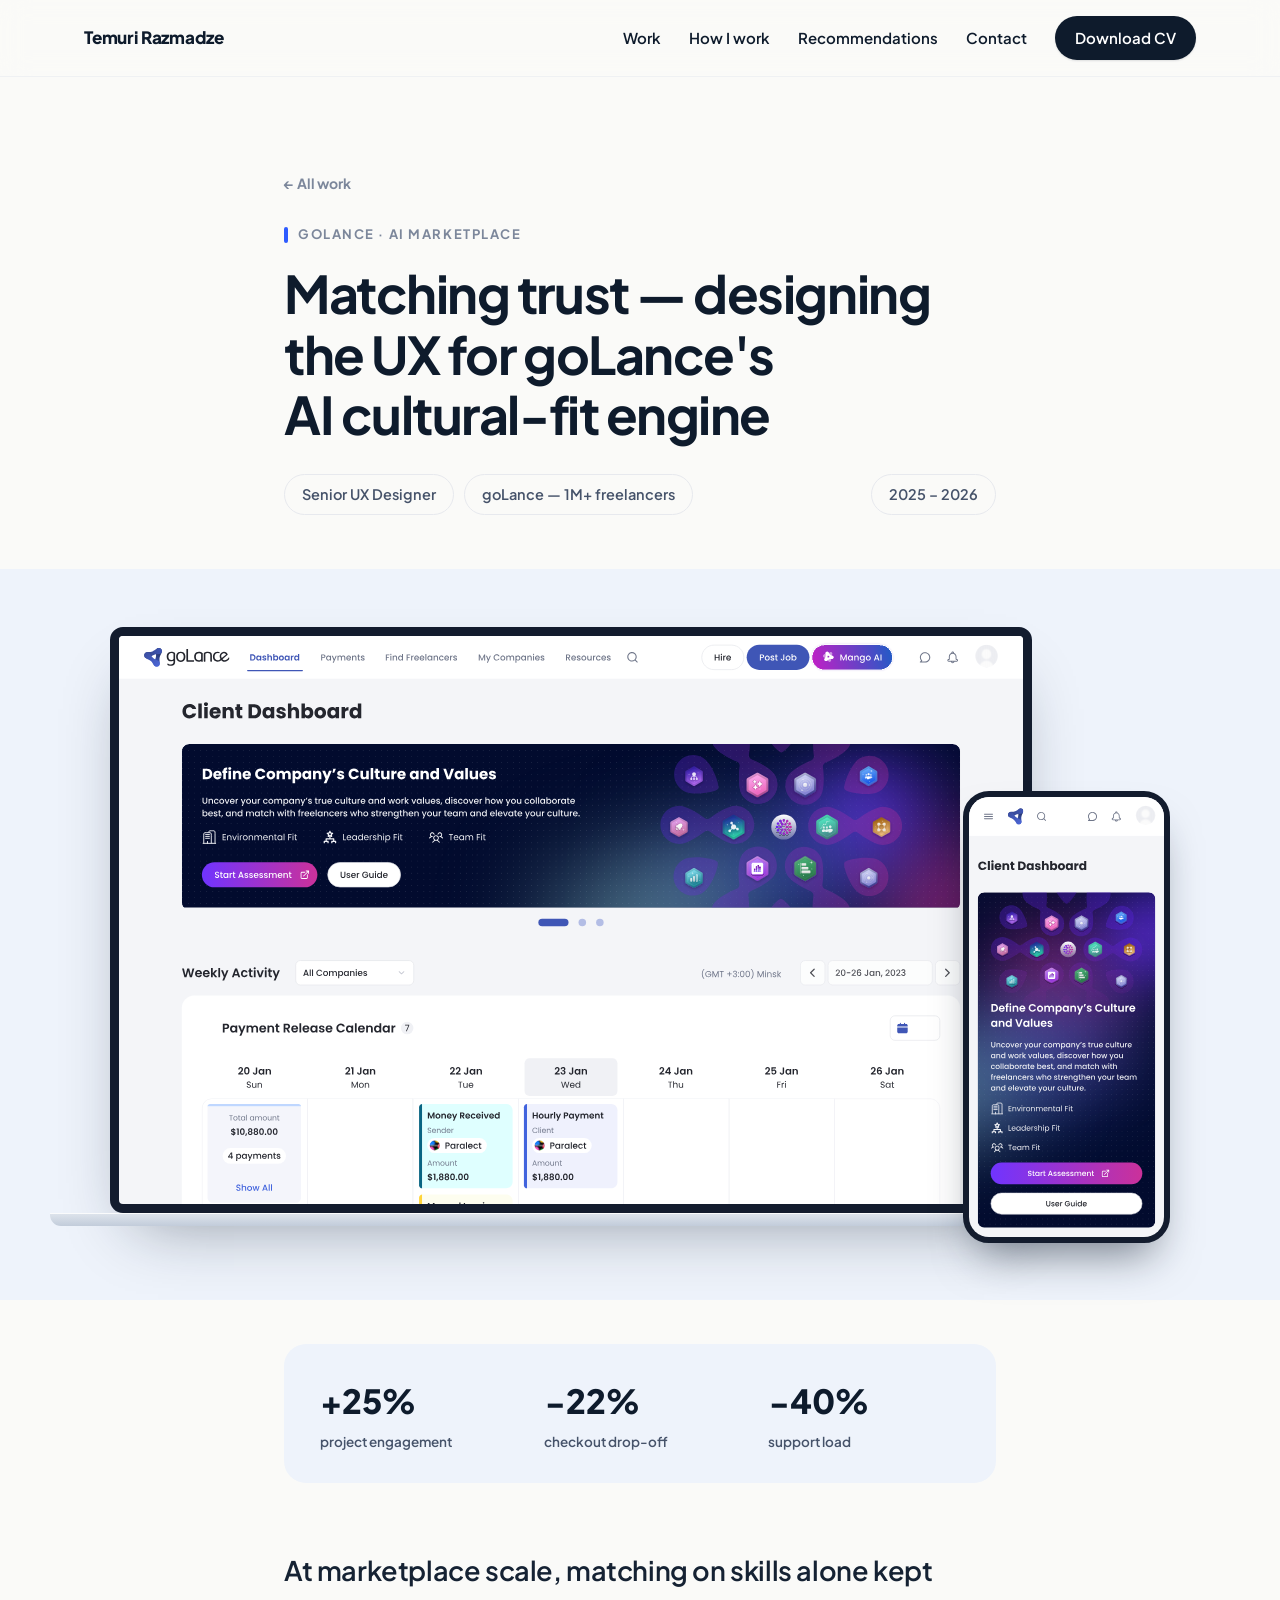
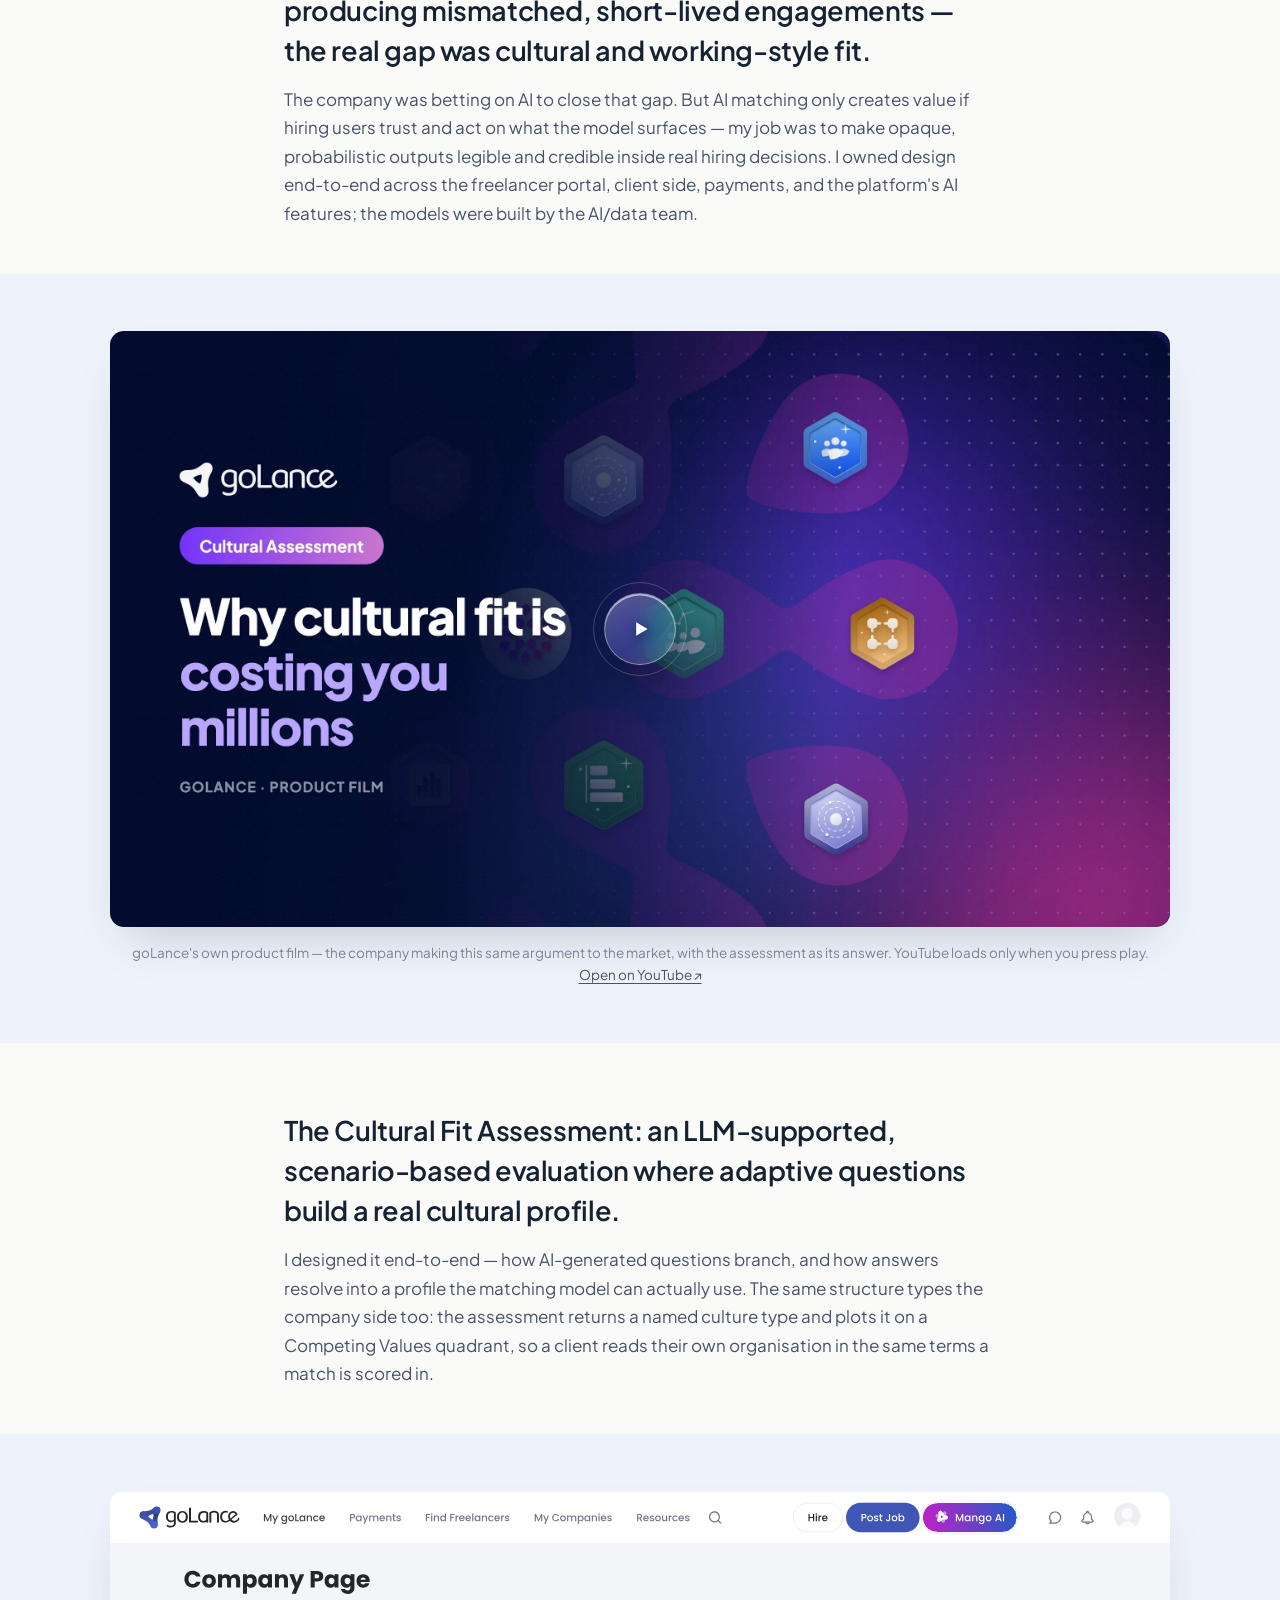
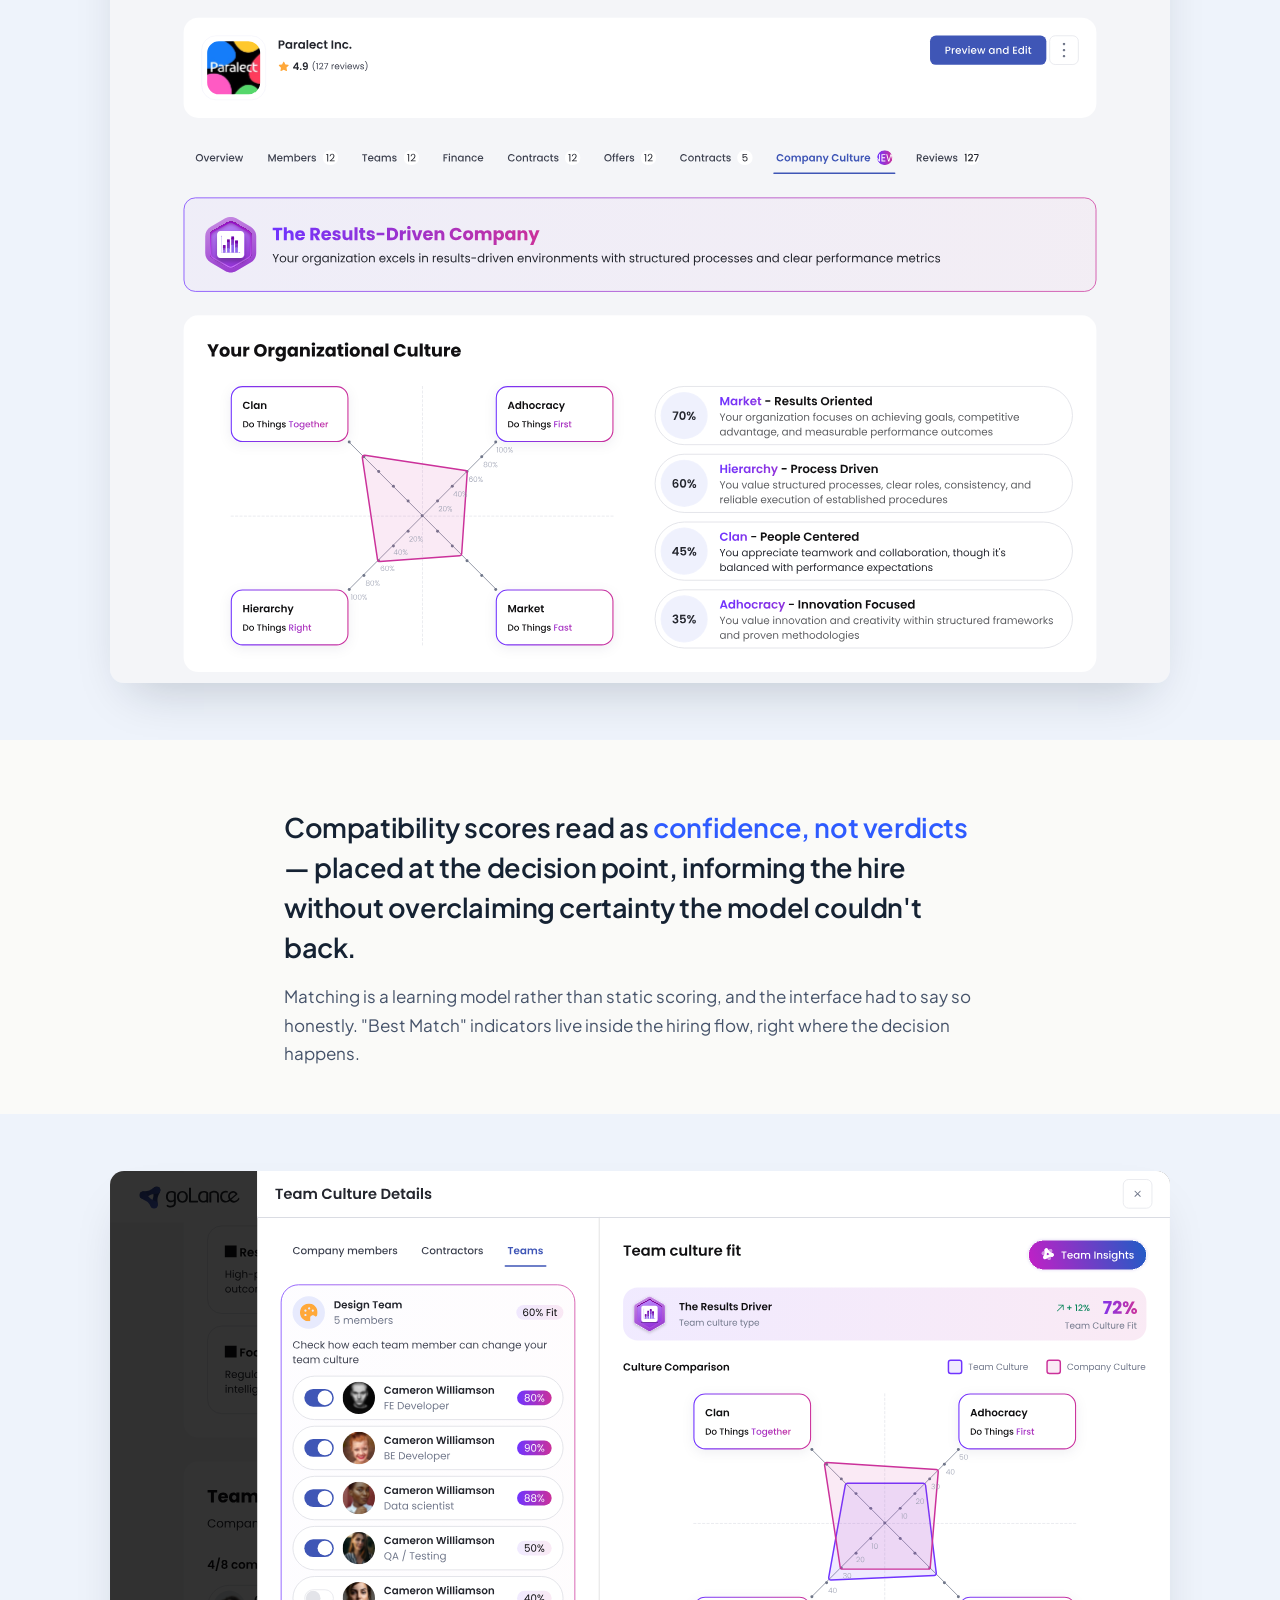
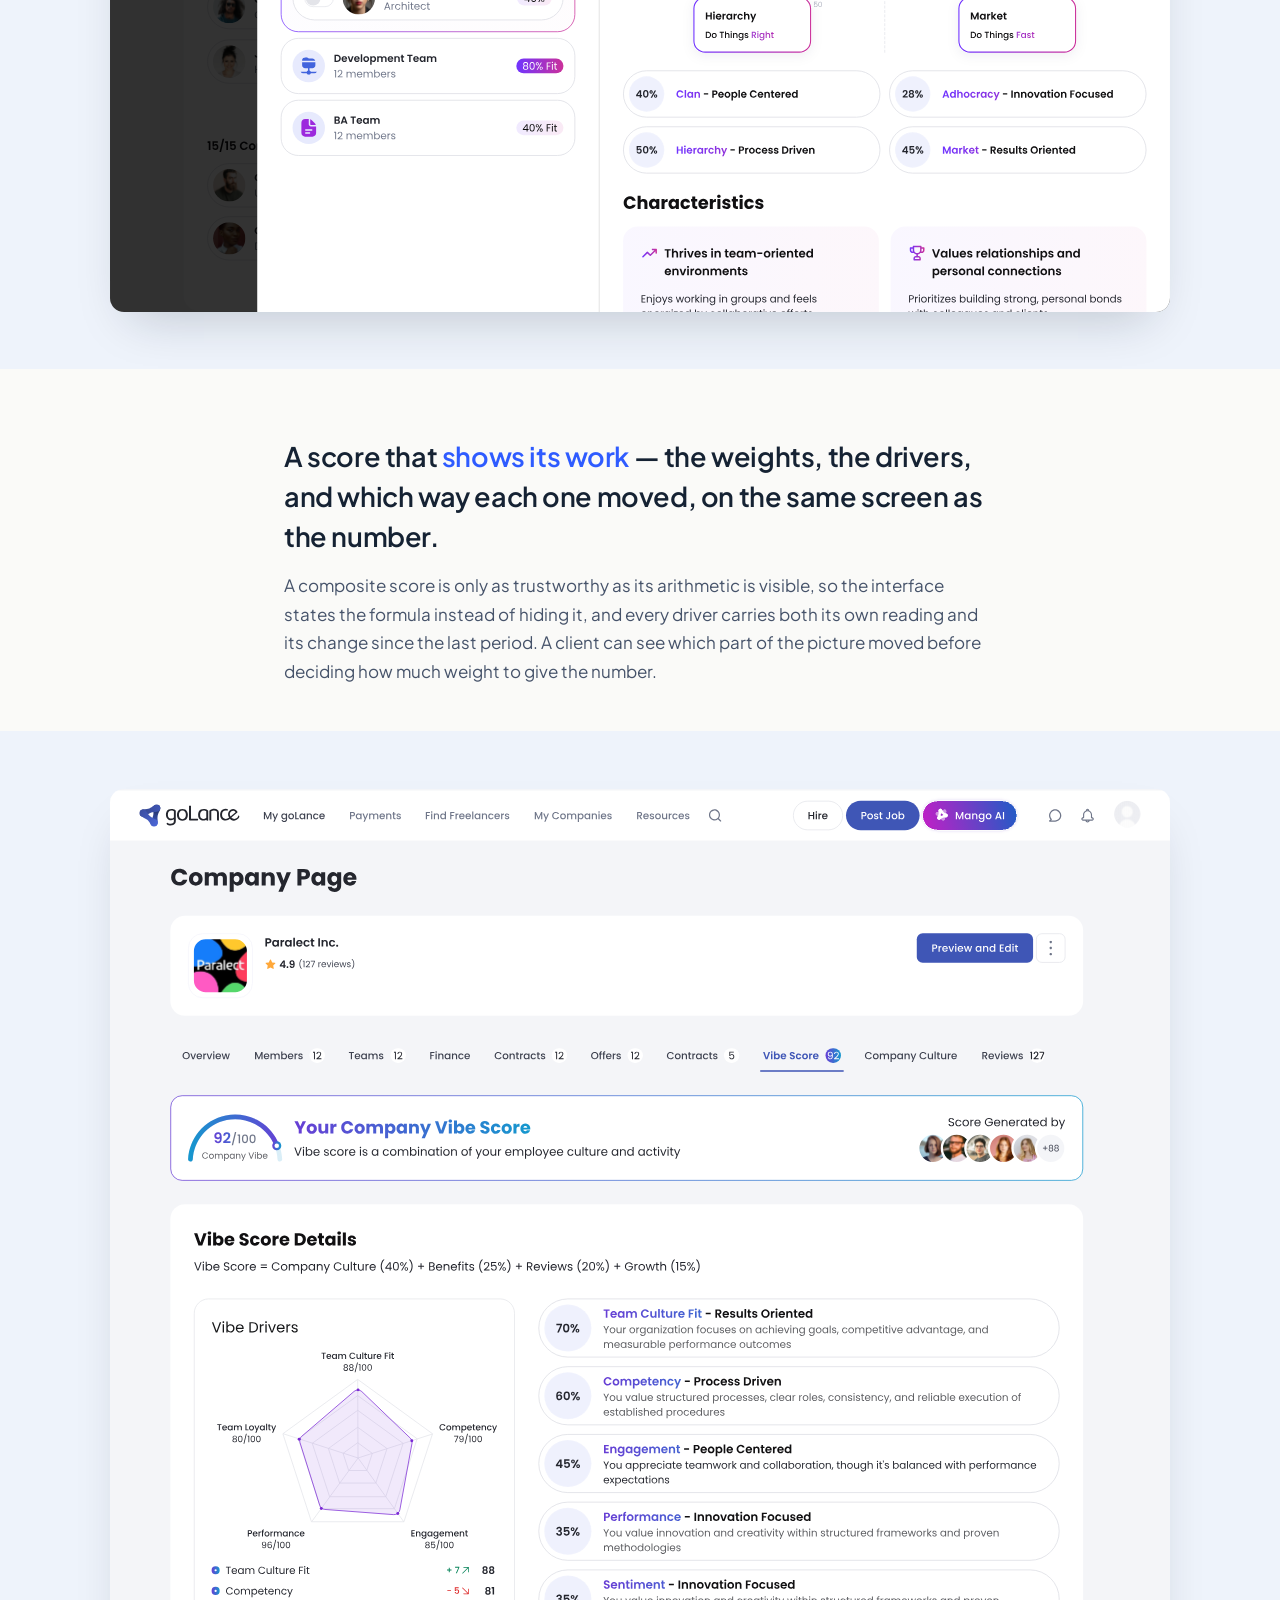
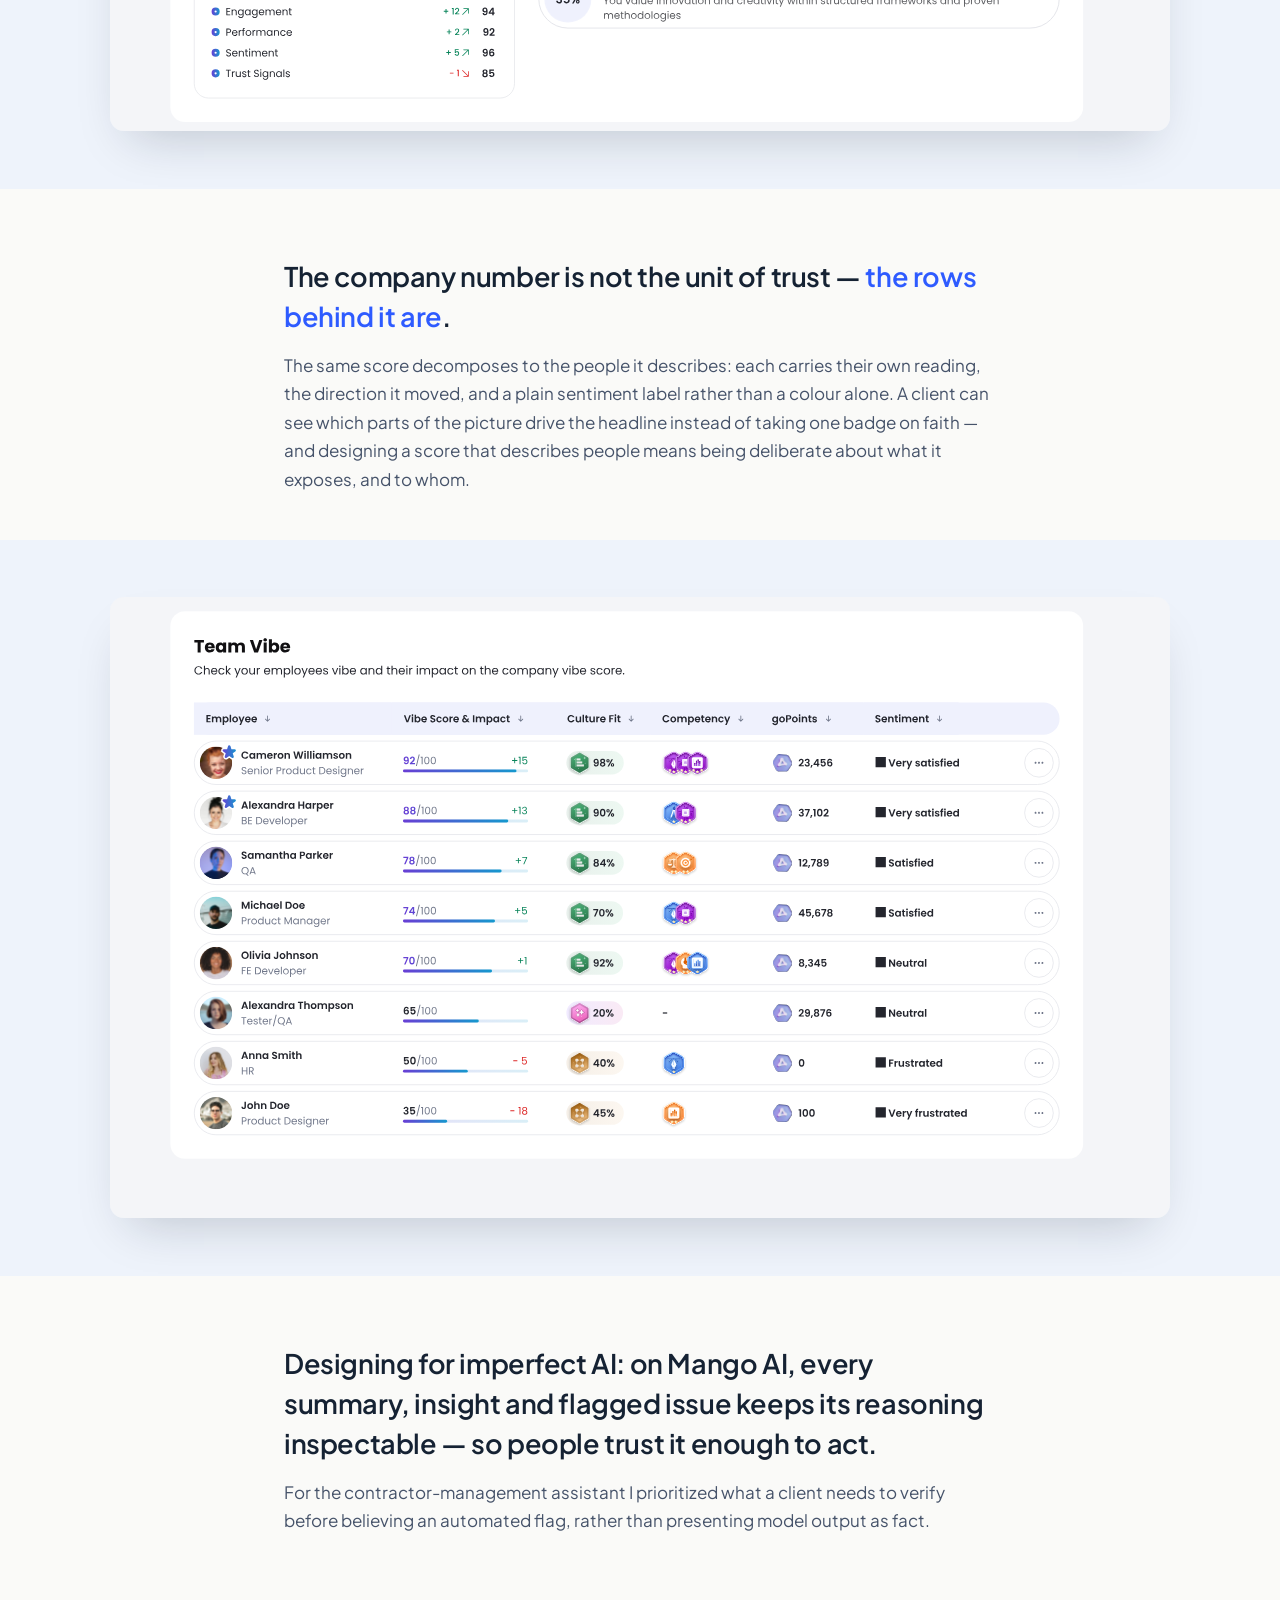
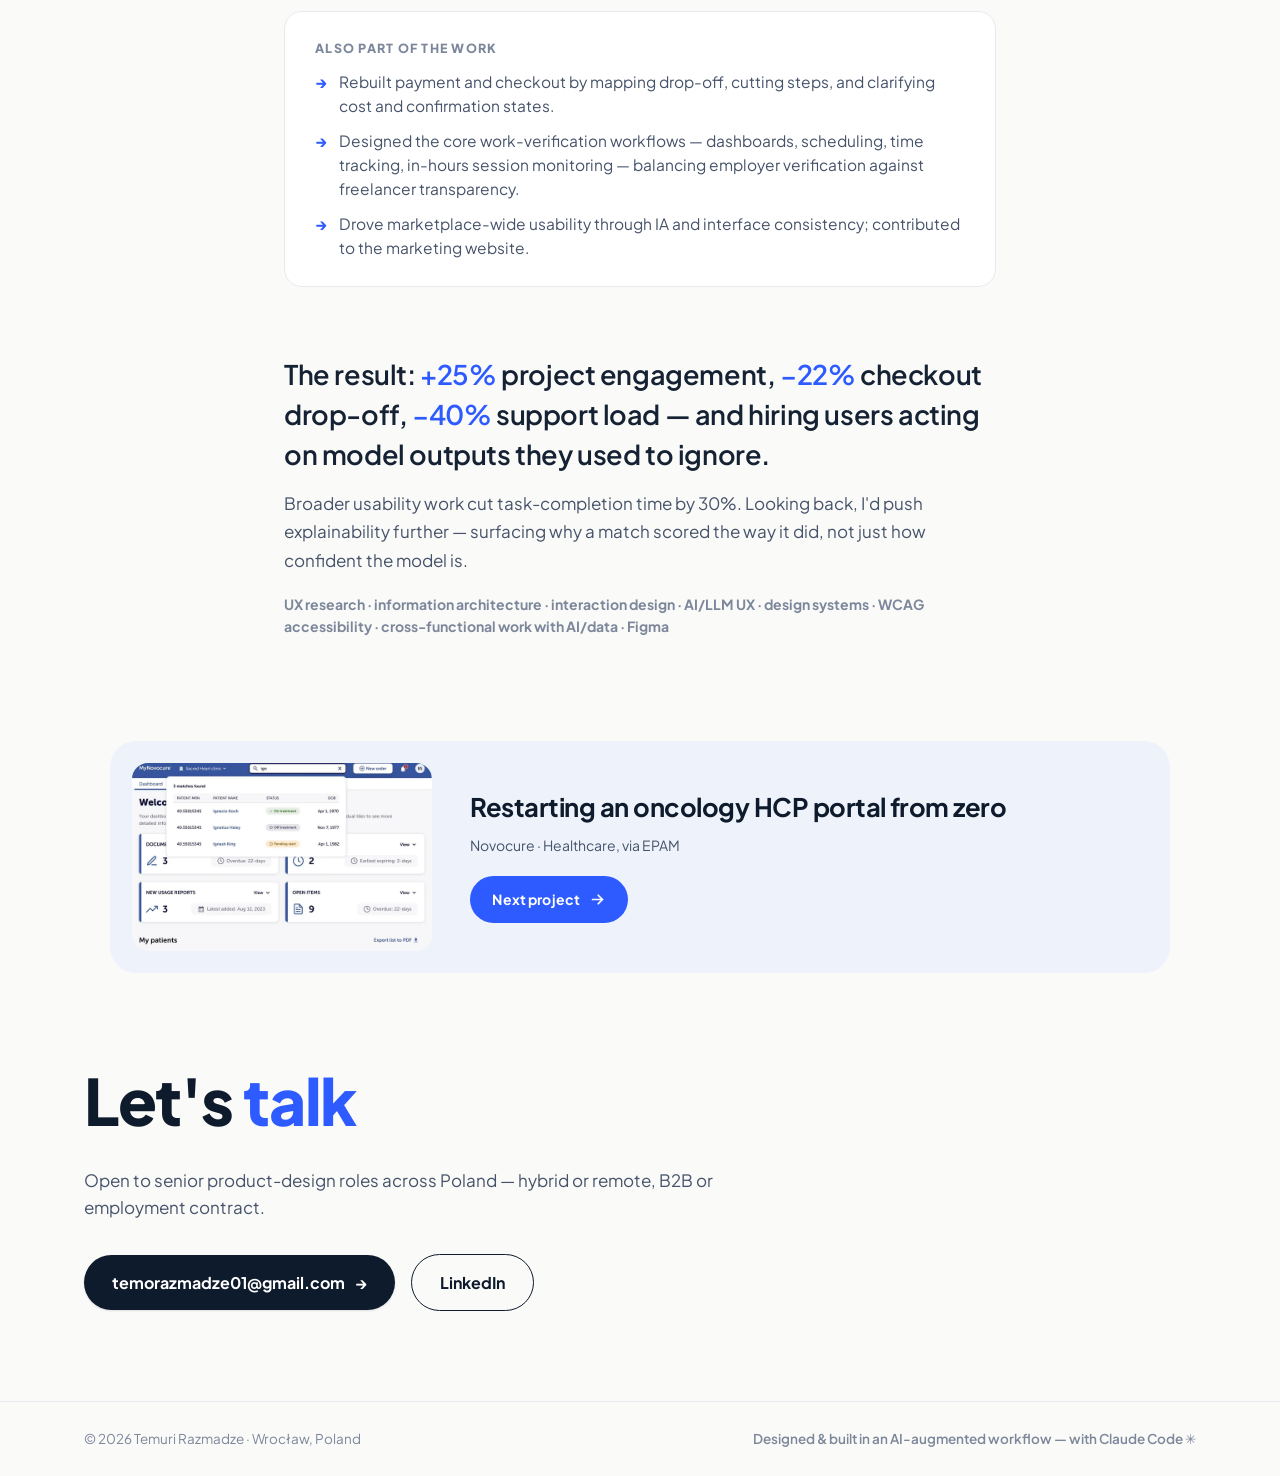
==== commit a7353686: "Finalize the AI section; ship the case studies, work cards and next-project banners AI section: keep" ====
--- a/golance.html
+++ b/golance.html
@@ -3,8 +3,103 @@
 <head>
 <meta charset="UTF-8">
 <meta name="viewport" content="width=device-width, initial-scale=1.0">
-<!-- CASE V2 PILOT (band rhythm) — hand-maintained; build_cases.py skips golance (standalone=True).
-     If the pilot is approved, port this template into build_cases.py for novocure/rogers. -->
+<!--
+  ============================================================================
+  goLANCE CASE STUDY  ·  HAND-MAINTAINED PAGE  ·  CASE V2 (band rhythm)
+  ----------------------------------------------------------------------------
+  Not generated by build_cases.py (golance carries standalone=True there) —
+  edit this file directly. This page was the case-v2 pilot; tbc.html is now the
+  reference implementation of the same rhythm, so mirror TBC when in doubt.
+
+  Layout rules (see the case2 comment block at the end of styles.css):
+    · one centred 760px text column (.c2col)
+    · alternating statement (.case2-statement) + sub-paragraph (.case2-sub)
+    · images on FULL-BLEED tinted bands (.case2-imgband, 100% wide, square
+      corners), height:auto, NEVER cropped. Only the screenshot is rounded.
+    · chips MUST fit one row — role · company · year, no more
+    · a .c2next banner (poster + title + arrow) is the pagination — it
+      replaced a marquee nobody read as a link
+
+  Copy source: ../CASE_STUDIES.md §2.
+
+  ----------------------------------------------------------------------------
+  VISUAL SLOTS — all real screens as of 2026-07-31. Zero ph-*.svg placeholders
+  remain on this page. Every image is wrapped in a zoom anchor: on a 375px
+  phone a band image is only ~330px wide, and these are dense UI.
+
+    [x] COVER ....... assets/gl-cover.svg     1440x904  client dashboard, PLUS
+                      assets/gl-mobile.svg     360x1154 the same screen on a
+                      phone — paired in one .c2dev laptop+phone composition.
+                      They used to be two bands (this one and a phone shot in
+                      "Also part of the work"); same screen twice read as
+                      filler, together they argue one responsive product.
+                      Frames are minimal CSS, NOT photoreal device mockups —
+                      reasoning in the .c2dev comment in styles.css.
+    [x] BAND 1 ...... assets/gl-reel.webp      1280x720 the film (YouTube
+                      kulGOZxttL8) — it sits in the PROBLEM band, high on the
+                      page, because its title IS that band's statement, not
+                      because video is engaging. Never the cover: the cover has
+                      to be his product work, and the film is goLance's
+                      marketing. Same size as every other band — prominent, not
+                      dominant.
+    [x] BAND 2 ...... assets/gl-culture.svg   1440x1075 company culture profile
+    [x] BAND 3 ...... assets/gl-team-fit.svg  1440x1006 team culture details
+    [x] BAND 4 ...... assets/gl-vibe.svg      y 0–1280   vibe score + formula
+    [x] BAND 5 ...... assets/gl-vibe.svg      y 1280–2124 per-employee table
+    [ ] MANGO AI .... the one gap. That band is text-only because none of the
+                      exports shows the assistant itself — it appears only as
+                      the nav button. Wanted: an AI summary, insight or flagged
+                      issue WITH its reasoning inspectable. If two screens turn
+                      up, make it a .case2-gallery (copy the CURRENT tbc.html
+                      gallery markup — each .c2g-dot now carries an
+                      <i class="c2g-fill"> and .c2g-count is gone).
+    [ ] CHECKOUT .... the page's own metric band claims −22% checkout drop-off
+                      and nothing on the page supports it. A before/after would
+                      be the most valuable single export left.
+
+  Bands 4 and 5 are two .c2win frames onto the SAME 1440x2124 file — one
+  download, two arguments. Prefer that over a carousel and over shipping the
+  file twice: Temuri's rule is that a screen worth showing earns its own
+  section, and the gallery is only for one idea across several surfaces.
+
+  Band 1 (problem framing) and the Mango AI band are deliberately TEXT-ONLY.
+  Shipping no image beats an apologetic placeholder — same call as tbc.html
+  band 3.
+
+  ASSET PIPELINE (2026-07-31). Temuri's Figma exports arrive in ~/Downloads with
+  screen names, not slot names ("Results Vibe Score.svg", "Overtime.svg") — check
+  `ls -lt ~/Downloads` and identify them by opening them, not by filename. Two
+  things then have to happen before they go in:
+
+    1. SHRINK. Figma inlines each placed bitmap as its own base64 <image>, at
+       source resolution, once per placement. "Results Vibe Score.svg" shipped a
+       719 KB Blender viewport screenshot (the goPoints badge sheet, 3D grid and
+       all) FIVE times — 58% of a 6.9 MB file, for a ~24px icon. The optimiser
+       at scratchpad/svgopt.py dedupes identical blobs, repoints the <use> refs,
+       and re-encodes each survivor capped at 512px (JPEG when opaque, WebP when
+       it needs alpha), leaving the <image> width/height attributes alone so the
+       geometry is untouched: 6.9 MB → 1.9 MB, 4.4 → 0.74 MB over the wire.
+       Measure GZIPPED, not raw — GitHub Pages gzips SVG hard.
+    2. CROP if the export is a whole page. A 2342px-tall page renders ~1725px
+       tall in a band. svgopt.py takes an optional height and clips the root
+       viewBox; cut in the gap BETWEEN cards, never through one. Note this is
+       framing only — clipped content stays in the file and still costs bytes.
+
+  THE FILM is goLance's own public product video, embedded as a click-to-load
+  facade (.c2vid): the page ships the thumbnail and loads nothing from YouTube
+  until someone presses play. Get a video's real title from
+  youtube.com/oembed?url=<watch url>&format=json before writing copy around it.
+
+  NDA: goLance is nameable and its AI features are live on golance.com, so real
+  screens are safe. Every person in these screens is demo data (Cameron
+  Williamson, John Doe, Paralect Inc.) — verified, nothing to scrub. Digipal and
+  BMLL work stays off this site entirely.
+
+  GOTCHA: HTML comments cannot nest. Never put a literal comment open/close pair
+  inside a comment block — the inner close ends it early and dumps text onto the
+  live page.
+  ============================================================================
+-->
 <title>Matching trust — designing the UX for goLance's AI cultural-fit engine — Temuri Razmadze</title>
 <meta name="description" content="Case study: goLance · AI marketplace. +25% project engagement · −22% checkout drop-off · −40% support load">
 <link rel="canonical" href="https://temorazmadze07.github.io/Portfolio/golance.html">
@@ -27,7 +122,7 @@
 <link rel="preconnect" href="https://fonts.googleapis.com">
 <link rel="preconnect" href="https://fonts.gstatic.com" crossorigin>
 <link href="https://fonts.googleapis.com/css2?family=Plus+Jakarta+Sans:ital,wght@0,400;0,500;0,600;0,700;0,800;1,400&display=swap" rel="stylesheet">
-<link rel="stylesheet" href="styles.css?v=47">
+<link rel="stylesheet" href="styles.css?v=79">
 <link rel="icon" href="assets/favicon.svg" type="image/svg+xml">
 <link rel="icon" href="assets/favicon-32.png" sizes="32x32" type="image/png">
 <link rel="icon" href="assets/favicon-16.png" sizes="16x16" type="image/png">
@@ -58,13 +153,39 @@
       <p class="kicker reveal"><span class="kbar"></span>goLance · AI marketplace</p>
       <h1 class="reveal d1">Matching trust — designing the UX for goLance's AI cultural-fit engine</h1>
       <div class="case2-chips reveal d2">
+        <!-- Chips MUST fit ONE row (760px column). A 4th chip pushes the year chip
+             onto its own line and — because it is margin-left:auto — it floats right
+             and reads as broken. Keep it to role · company · year (same as tbc.html);
+             the dropped "End-to-end product + AI" is already said in the first band. -->
         <span class="case2-chip">Senior UX Designer</span>
         <span class="case2-chip">goLance — 1M+ freelancers</span>
-        <span class="case2-chip">End-to-end product + AI</span>
         <span class="case2-chip case2-chip--year">2025 – 2026</span>
       </div>
     </div>
   </section>
+
+  <!-- COVER · one screen, two breakpoints (.c2dev — see styles.css).
+       assets/gl-cover.svg  1440x904  the client dashboard on desktop
+       assets/gl-mobile.svg  360x1154 the SAME dashboard on a phone, framed by
+                             .c2win to its top 360x812 (a real iPhone viewport)
+       These used to be two bands — this one and a phone shot down in "Also part
+       of the work" — but they are the same screen, so the second read as filler.
+       Paired here they make an argument neither made alone: one responsive
+       product. Chosen as the cover over the data-viz screens because it states
+       the thesis in the product's own voice ("Define Company's Culture and
+       Values … match with freelancers who strengthen your team") and names the
+       three fit dimensions before any chart asks the reader to interpret one.
+       gl-cover.svg is also the index.html work-card poster. -->
+  <figure class="case2-imgband tint-green reveal">
+    <div class="c2dev">
+      <a class="c2dev-lap" href="assets/gl-cover.svg" target="_blank" rel="noopener" aria-label="Open the desktop client dashboard at full size">
+        <span class="c2dev-screen"><img src="assets/gl-cover.svg" alt="goLance client dashboard on desktop — a dark promotional panel invites the client to define their company's culture and values, listing Environmental Fit, Leadership Fit and Team Fit above a Start Assessment button, with the weekly activity view and payment release calendar beneath it."></span>
+      </a>
+      <a class="c2dev-phone" href="assets/gl-mobile.svg" target="_blank" rel="noopener" aria-label="Open the mobile client dashboard at full size">
+        <span class="c2dev-screen"><span class="c2win" style="--w: 360; --h: 812; --y: 0;"><img src="assets/gl-mobile.svg" alt="The same dashboard on a phone — the app bar, page title and culture-assessment panel with its three fit dimensions and Start Assessment button stacked into a single column."></span></span>
+      </a>
+    </div>
+  </figure>
 
   <div class="c2col">
     <div class="m-band tint-green reveal" style="margin-top: 44px;"><div class="m-tile"><span class="m-num">+25%</span><span class="m-label">project engagement</span></div><div class="m-tile"><span class="m-num">−22%</span><span class="m-label">checkout drop-off</span></div><div class="m-tile"><span class="m-num">−40%</span><span class="m-label">support load</span></div></div>
@@ -75,15 +196,46 @@
       <p class="case2-statement">At marketplace scale, matching on skills alone kept producing mismatched, short-lived engagements — the real gap was cultural and working-style fit.</p>
       <p class="case2-sub">The company was betting on AI to close that gap. But AI matching only creates value if hiring users trust and act on what the model surfaces — my job was to make opaque, probabilistic outputs legible and credible inside real hiring decisions. I owned design end-to-end across the freelancer portal, client side, payments, and the platform's AI features; the models were built by the AI/data team.</p>
     </div>
-    <figure class="case2-imgband tint-green reveal"><img src="assets/ph-golance.svg" alt="goLance matching experience — placeholder art, real screens coming" loading="lazy"></figure>
+    <!-- THE FILM lives in the PROBLEM band, not near the outcome, and it's here on
+         the argument rather than on "video is engaging". goLance titled it "The
+         Hiring Mistake That's Costing You $Millions (It's Not Skills)" — that is
+         this band's statement in the company's own voice, which is also the
+         evidence for the sub-paragraph's claim that the company bet on closing
+         that gap. Second section on the page; a reader who watches nothing else
+         still gets the premise.
+         Deliberately NOT the cover: the cover has to be product, not marketing —
+         the case study's job is his craft, and the film is goLance's. Same size as
+         every other band for the same reason: prominent, not dominant.
+         Click-to-load facade (.c2vid): nothing is requested from YouTube until
+         someone presses play, which then loads youtube-nocookie.com with
+         autoplay=1.
+         assets/gl-reel.webp is a CUSTOM poster, not YouTube's own thumbnail —
+         theirs features a presenter, and a stranger's face on a portfolio reads
+         as the portfolio's owner. Built from the product instead (constellation
+         art and palette lifted from the dashboard's culture panel) by the
+         generator kept outside the repo at ../gl_poster.html, which carries the
+         re-render recipe. Keep the alt text describing the POSTER, not the film. -->
+    <figure class="case2-imgband case2-imgband--stack tint-blue reveal">
+      <div class="c2vid" data-yt="kulGOZxttL8" data-title="goLance — Why Cultural Fit Is Costing You Millions">
+        <button class="c2vid-btn" type="button" aria-label="Play goLance's product film, “Why Cultural Fit Is Costing You Millions” — loads the YouTube player">
+          <img src="assets/gl-reel.webp" alt="Poster for goLance's product film — the goLance logo and a “Cultural Assessment” badge above the headline “Why cultural fit is costing you millions”, set on the product's own dark constellation of glowing hexagon icons." loading="lazy">
+          <span class="c2vid-play" aria-hidden="true"><svg viewBox="0 0 24 24"><path d="M8.5 5.8v12.4L19 12z"/></svg></span>
+        </button>
+      </div>
+      <figcaption class="c2vid-note">goLance's own product film — the company making this same argument to the market, with the assessment as its answer. YouTube loads only when you press play. <a href="https://www.youtube.com/watch?v=kulGOZxttL8" target="_blank" rel="noopener">Open on YouTube ↗</a></figcaption>
+    </figure>
   </section>
 
   <section class="case2-band">
     <div class="c2col reveal">
       <p class="case2-statement">The Cultural Fit Assessment: an LLM-supported, scenario-based evaluation where adaptive questions build a real cultural profile.</p>
-      <p class="case2-sub">I designed it end-to-end — how AI-generated questions branch, and how answers resolve into an individual profile that the matching model can actually use.</p>
-    </div>
-    <figure class="case2-imgband tint-blue reveal"><img src="assets/ph-golance-a.svg" alt="Cultural Fit Assessment flow — placeholder art, real screens coming" loading="lazy"></figure>
+      <p class="case2-sub">I designed it end-to-end — how AI-generated questions branch, and how answers resolve into a profile the matching model can actually use. The same structure types the company side too: the assessment returns a named culture type and plots it on a Competing Values quadrant, so a client reads their own organisation in the same terms a match is scored in.</p>
+    </div>
+    <!-- BAND 2 · assets/gl-culture.svg — company page, Company Culture tab. Cropped
+         from the full 1440x2342 page to its top 1075px so the band ends where the
+         Organizational Culture card closes; the sections below it (Characteristics,
+         Cultural Drivers, Work Environment) repeat the same argument at length. -->
+    <figure class="case2-imgband tint-blue reveal"><a href="assets/gl-culture.svg" target="_blank" rel="noopener" aria-label="Open the company culture profile at full size"><img src="assets/gl-culture.svg" alt="goLance company page, Company Culture tab — the organisation is typed as “The Results-Driven Company”, with a Competing Values quadrant plotting Clan, Adhocracy, Hierarchy and Market, and each quadrant restated in plain language beside its score: Market 70% results oriented, Hierarchy 60% process driven, Clan 45% people centered, Adhocracy 35% innovation focused." loading="lazy"></a></figure>
   </section>
 
   <section class="case2-band">
@@ -91,7 +243,31 @@
       <p class="case2-statement">Compatibility scores read as <span class="accent">confidence, not verdicts</span> — placed at the decision point, informing the hire without overclaiming certainty the model couldn't back.</p>
       <p class="case2-sub">Matching is a learning model rather than static scoring, and the interface had to say so honestly. "Best Match" indicators live inside the hiring flow, right where the decision happens.</p>
     </div>
-    <figure class="case2-imgband tint-sand reveal"><img src="assets/ph-golance-b.svg" alt="Compatibility scoring in the hiring flow — placeholder art, real screens coming" loading="lazy"></figure>
+    <!-- BAND 3 · assets/gl-team-fit.svg — Team Culture Details, 1440x1006. The score
+         at the decision point: per-person fit, the team's own culture type, and the
+         team plotted against the company rather than against an absolute ideal. -->
+    <figure class="case2-imgband tint-sand reveal"><a href="assets/gl-team-fit.svg" target="_blank" rel="noopener" aria-label="Open the team culture comparison at full size"><img src="assets/gl-team-fit.svg" alt="goLance Team Culture Details — each team member is listed with an individual fit percentage and a toggle that includes them in the comparison, beside the team's culture type, “The Results Driver”, at 72% team culture fit and up 12%, and a quadrant chart overlaying the team's culture on the company's." loading="lazy"></a></figure>
+  </section>
+
+  <section class="case2-band">
+    <div class="c2col reveal">
+      <p class="case2-statement">A score that <span class="accent">shows its work</span> — the weights, the drivers, and which way each one moved, on the same screen as the number.</p>
+      <p class="case2-sub">A composite score is only as trustworthy as its arithmetic is visible, so the interface states the formula instead of hiding it, and every driver carries both its own reading and its change since the last period. A client can see which part of the picture moved before deciding how much weight to give the number.</p>
+    </div>
+    <!-- BAND 4 · assets/gl-vibe.svg (1440x2124) framed to its top 1280px — the score
+         and its arithmetic. The per-employee table 800px further down makes its own
+         argument and gets its own band below; both bands frame the SAME file through
+         .c2win, so the 738 KB page is downloaded once, not twice. -->
+    <figure class="case2-imgband tint-green reveal"><a href="assets/gl-vibe.svg" target="_blank" rel="noopener" aria-label="Open the full Vibe Score page at full size"><span class="c2win" style="--w: 1440; --h: 1280; --y: 0;"><img src="assets/gl-vibe.svg" alt="goLance company Vibe Score — 92 out of 100, with the formula printed on screen (company culture 40% plus benefits 25% plus reviews 20% plus growth 15%), a radar of the six vibe drivers, each driver's score and its change since the last period, and every driver restated in plain language." loading="lazy"></span></a></figure>
+  </section>
+
+  <section class="case2-band">
+    <div class="c2col reveal">
+      <p class="case2-statement">The company number is not the unit of trust — <span class="accent">the rows behind it are</span>.</p>
+      <p class="case2-sub">The same score decomposes to the people it describes: each carries their own reading, the direction it moved, and a plain sentiment label rather than a colour alone. A client can see which parts of the picture drive the headline instead of taking one badge on faith — and designing a score that describes people means being deliberate about what it exposes, and to whom.</p>
+    </div>
+    <!-- Same file as the band above, framed to y 1280–2124: the per-employee table. -->
+    <figure class="case2-imgband tint-sand reveal"><a href="assets/gl-vibe.svg" target="_blank" rel="noopener" aria-label="Open the full Vibe Score page at full size"><span class="c2win" style="--w: 1440; --h: 844; --y: 1280;"><img src="assets/gl-vibe.svg" alt="goLance Team Vibe table — every employee listed with their vibe score out of 100 and its change, a culture-fit percentage, competency badges, a goPoints total and a written sentiment label running from “Very satisfied” down to “Very frustrated”, each column sortable." loading="lazy"></span></a></figure>
   </section>
 
   <section class="case2-band">
@@ -99,7 +275,12 @@
       <p class="case2-statement">Designing for imperfect AI: on Mango AI, every summary, insight and flagged issue keeps its reasoning inspectable — so people trust it enough to act.</p>
       <p class="case2-sub">For the contractor-management assistant I prioritized what a client needs to verify before believing an automated flag, rather than presenting model output as fact.</p>
     </div>
-    <figure class="case2-imgband tint-green reveal"><img src="assets/ph-reel-golance.svg" alt="Mango AI contractor assistant — placeholder art, real screens coming" loading="lazy"></figure>
+    <!-- MANGO AI IMAGE SLOT (empty on purpose) — none of the five exports shows Mango
+         AI itself; it only appears as the nav button in the company-page screens.
+         When a real one exists (an AI summary, insight or flagged issue WITH its
+         reasoning inspectable), drop the figure in here as
+         figure.case2-imgband.tint-blue.reveal > a[href] > img. Until then this band
+         stands on its text, exactly as tbc.html band 3 does. -->
   </section>
 
   <section class="case2-band">
@@ -109,6 +290,10 @@
         <ul><li>Rebuilt payment and checkout by mapping drop-off, cutting steps, and clarifying cost and confirmation states.</li><li>Designed the core work-verification workflows — dashboards, scheduling, time tracking, in-hours session monitoring — balancing employer verification against freelancer transparency.</li><li>Drove marketplace-wide usability through IA and interface consistency; contributed to the marketing website.</li></ul>
       </div>
     </div>
+    <!-- The phone shot that used to sit here has moved into the COVER, paired with
+         the desktop screen inside .c2dev. It was the same screen as the cover, so
+         alone down here it read as filler; next to its desktop counterpart it
+         earns its place by making a different point — one responsive product. -->
   </section>
 
   <section class="case2-band">
@@ -119,10 +304,17 @@
     </div>
   </section>
 
-  <a class="case2-next" href="novocure.html" aria-label="Next project: Novocure — oncology HCP portal">
-    <div class="case2-next-track" aria-hidden="true">
-      <ul><li>Next Project — Novocure ·</li><li>Next Project — Novocure ·</li><li>Next Project — Novocure ·</li></ul>
-      <ul><li>Next Project — Novocure ·</li><li>Next Project — Novocure ·</li><li>Next Project — Novocure ·</li></ul>
+  <!-- Next-project banner (.c2next, end of styles.css). Replaced a marquee of
+       drifting 12%-ink type that nobody read as a link. One <a>; nothing inside
+       may be a link, and the arrow is decorative. Thumbnail = next-SLUG.webp
+       from ../next_thumbs.py, an 8:5 crop of the same poster the homepage work
+       card uses, so this promises the screen the visitor will actually land on. -->
+  <a class="c2next" href="novocure.html">
+    <div class="c2next-media"><img src="assets/next-novocure.webp" alt="" width="720" height="450" loading="lazy"></div>
+    <div class="c2next-body">
+      <h2>Restarting an oncology HCP portal from zero</h2>
+      <p class="c2next-meta">Novocure · Healthcare, via EPAM</p>
+      <span class="c2next-btn">Next project <svg viewBox="0 0 24 24" fill="none" stroke="currentColor" stroke-width="2.4" stroke-linecap="round" stroke-linejoin="round" aria-hidden="true"><path d="M5 12h14"/><path d="m13 6 6 6-6 6"/></svg></span>
     </div>
   </a>
 
@@ -145,6 +337,6 @@
   </div>
 </footer>
 
-<script src="script.js?v=47"></script>
+<script src="script.js?v=79"></script>
 </body>
 </html>
--- a/styles.css
+++ b/styles.css
@@ -12,10 +12,15 @@
   --accent-ink: #1e3fd0;
   --line: #e7e9ee;
 
-  --tint-blue: #eef3fb;
-  --tint-green: #edf7f0;
-  --tint-sand: #faf4ea;
-  --tint-rose: #faeff0;
+  /* ONE band color site-wide. The four tint names survive as aliases so no
+     HTML changes (and tbc.html's inline SVG fill=var(--tint-sand) keeps
+     matching its band) — but they all resolve to the same light blue now:
+     alternating sand/green/rose bands read as noise when scrolling. */
+  --band: #eef3fb;
+  --tint-blue: var(--band);
+  --tint-green: var(--band);
+  --tint-sand: var(--band);
+  --tint-rose: var(--band);
 
   --r-lg: 28px;
   --r-md: 18px;
@@ -186,15 +191,34 @@
 }
 .reel-player img { display: block; width: 100%; height: auto; transform: scale(1.01); transition: transform .8s cubic-bezier(.2,.65,.25,1); }
 .reel-player:hover img { transform: scale(1.045); }
+/* same glass treatment as .c2vid-play on the case page — one play button across
+   the site, over the same poster */
 .reel-play {
-  position: absolute; top: 50%; left: 50%; width: 74px; height: 74px; margin: -37px 0 0 -37px;
-  border-radius: 50%; background: rgba(255,255,255,.94); color: var(--accent);
+  position: absolute; top: 50%; left: 50%; width: 64px; height: 64px; margin: -32px 0 0 -32px;
+  border-radius: 50%; color: #fff;
+  background: linear-gradient(150deg, rgba(255,255,255,.30), rgba(255,255,255,.10) 62%);
+  -webkit-backdrop-filter: blur(15px) saturate(175%);
+  backdrop-filter: blur(15px) saturate(175%);
+  border: 1px solid rgba(255,255,255,.40);
   display: flex; align-items: center; justify-content: center;
-  box-shadow: 0 12px 34px -8px rgba(0,0,0,.5);
-  transition: transform .3s ease, box-shadow .3s ease;
-}
-.reel-play svg { width: 30px; height: 30px; fill: currentColor; margin-left: 3px; }
-.reel-player:hover .reel-play { transform: scale(1.09); box-shadow: 0 16px 40px -8px rgba(0,0,0,.6); }
+  box-shadow:
+    inset 0 1.5px 0 rgba(255,255,255,.60),
+    inset 0 -18px 30px rgba(255,255,255,.05),
+    0 20px 48px -14px rgba(0,0,0,.60);
+  transition: transform .4s cubic-bezier(.22,.61,.36,1), background .35s ease, border-color .35s ease;
+}
+.reel-play::before {
+  content: ""; position: absolute; inset: -11px; border-radius: 50%;
+  border: 1px solid rgba(255,255,255,.20);
+  transition: transform .55s cubic-bezier(.22,.61,.36,1), opacity .55s ease;
+}
+.reel-player:hover .reel-play::before { transform: scale(1.14); opacity: .45; }
+.reel-play svg { width: 23px; height: 23px; fill: currentColor; filter: drop-shadow(0 2px 5px rgba(0,0,0,.45)); }
+.reel-player:hover .reel-play {
+  transform: scale(1.07);
+  background: linear-gradient(150deg, rgba(255,255,255,.42), rgba(255,255,255,.16) 62%);
+  border-color: rgba(255,255,255,.58);
+}
 .reel-chip {
   position: absolute; left: 14px; bottom: 12px;
   font-size: 12.5px; font-weight: 700; color: #fff;
@@ -205,6 +229,7 @@
 @media (prefers-reduced-motion: reduce) {
   .reel-player img, .reel-player:hover img { transform: none; transition: none; }
   .reel-play, .reel-player:hover .reel-play { transition: none; transform: none; }
+  .reel-play::before, .reel-player:hover .reel-play::before { transition: none; transform: none; }
 }
 
 /* ---------- work ---------- */
@@ -355,53 +380,101 @@
 @keyframes work-scroll { to { transform: translateX(-50%); } }
 
 .pcard {
-  width: 340px; height: 466px; flex: none; margin-right: 24px;
+  width: 350px; height: 500px; flex: none; margin-right: 24px;
   position: relative; display: flex; flex-direction: column; overflow: hidden;
-  border-radius: var(--r-lg); text-decoration: none; color: var(--body);
-  border: 1px solid color-mix(in srgb, var(--ink) 7%, transparent);
+  border-radius: var(--r-lg); text-decoration: none; color: rgba(255,255,255,.86);
+  border: 1px solid rgba(255,255,255,.07);
   transition: transform .5s cubic-bezier(.2,.65,.25,1), box-shadow .5s cubic-bezier(.2,.65,.25,1);
 }
-.pcard:hover { transform: translateY(-8px); box-shadow: 0 34px 60px -26px rgba(14,27,44,.32); }
-
-.pcard-top { padding: 28px 28px 0; }
-.pcard-cat { font-size: 12px; font-weight: 700; letter-spacing: .1em; text-transform: uppercase; color: var(--mute); margin-bottom: 10px; }
-.pcard-brand { font-size: 25px; font-weight: 800; color: var(--ink); letter-spacing: -0.02em; line-height: 1.15; margin-bottom: 10px; }
-.pcard-desc { font-size: 14.5px; line-height: 1.5; color: var(--body); }
+.pcard:hover { transform: translateY(-8px); box-shadow: 0 34px 60px -24px rgba(14,27,44,.45); }
+
+/* dark brand posters (user direction 2026-07-31, agency-card reference):
+   each project gets its own dark background — a brand-colored glow plus a
+   per-project pattern — with the screens shown in real device mockups
+   (assets/pcard-*-device.webp, generated by ../pcard_mockups.py).
+   The site-wide `.tint-*` bands stay light; these override .pcard only. */
+.pcard.tint-blue {  /* TBC — deep banking navy, concentric arcs, sky-blue glow */
+  background:
+    repeating-radial-gradient(circle at 112% -14%, transparent 0 46px, rgba(255,255,255,.045) 46px 47.5px),
+    radial-gradient(120% 85% at 82% 108%, rgba(0,163,224,.38), transparent 62%),
+    linear-gradient(160deg, #0c2743, #06182e);
+}
+.pcard.tint-green {  /* goLance — the gl-reel poster language: #020b2e, dot grid, purple glow */
+  background:
+    url("data:image/svg+xml,%3Csvg xmlns='http://www.w3.org/2000/svg' width='22' height='22'%3E%3Ccircle cx='1.5' cy='1.5' r='1' fill='rgba(255,255,255,0.10)'/%3E%3C/svg%3E"),
+    radial-gradient(95% 75% at 88% 100%, rgba(116,52,250,.42), transparent 65%),
+    radial-gradient(55% 45% at 8% 108%, rgba(202,117,208,.22), transparent 70%),
+    #020b2e;
+}
+.pcard.tint-sand {  /* Novocure — clinical navy, plus-grid, soft cyan glow */
+  background:
+    url("data:image/svg+xml,%3Csvg xmlns='http://www.w3.org/2000/svg' width='28' height='28'%3E%3Cpath d='M14 10v8M10 14h8' stroke='rgba(255,255,255,0.07)' stroke-width='1'/%3E%3C/svg%3E"),
+    radial-gradient(110% 80% at 85% 110%, rgba(97,180,228,.34), transparent 62%),
+    linear-gradient(165deg, #093057, #041e3a);
+}
+.pcard.tint-rose {  /* Rogers — near-black maroon, honeycomb, red glow */
+  background:
+    url("data:image/svg+xml,%3Csvg xmlns='http://www.w3.org/2000/svg' width='56' height='100'%3E%3Cpath d='M28 66L0 50L0 16L28 0L56 16L56 50L28 66L28 100' fill='none' stroke='rgba(255,255,255,0.05)'/%3E%3Cpath d='M28 0L28 34L0 50L0 84L28 100L56 84L56 50' fill='none' stroke='rgba(255,255,255,0.05)'/%3E%3C/svg%3E"),
+    radial-gradient(110% 80% at 80% 112%, rgba(238,39,34,.36), transparent 60%),
+    linear-gradient(160deg, #23090b, #120405);
+}
+
+.pcard-top { padding: 26px 26px 0; }
+.pcard-cat { font-size: 11.5px; font-weight: 700; letter-spacing: .11em; text-transform: uppercase; color: rgba(255,255,255,.55); margin-bottom: 12px; }
+/* brand logo replaces the old text name (alt text keeps the name for AT).
+   goLance/Novocure wordmarks contain near-navy fills that vanish on dark,
+   so they're knocked out white; TBC (sky blue) and Rogers (red) carry their
+   own color against the dark ground. Heights tuned per wordmark. */
+.pcard-logo { margin-bottom: 12px; }
+.pcard-logo img { display: block; width: auto; height: 30px; }
+.pcard.tint-green .pcard-logo img { height: 24px; filter: brightness(0) invert(1); }
+.pcard.tint-sand  .pcard-logo img { height: 19px; filter: brightness(0) invert(1); }
+.pcard.tint-rose  .pcard-logo img { height: 22px; }
+.pcard-desc { font-size: 14.5px; line-height: 1.5; color: rgba(255,255,255,.86); }
 .pcard-chips { list-style: none; display: flex; flex-wrap: wrap; gap: 7px; margin-top: 14px; }
 .pcard-chips li {
-  font-size: 11.5px; font-weight: 700; color: var(--ink);
-  background: color-mix(in srgb, #fff 68%, transparent);
-  border: 1px solid color-mix(in srgb, var(--ink) 10%, transparent);
+  font-size: 11.5px; font-weight: 700; color: #fff;
+  background: rgba(255,255,255,.10);
+  border: 1px solid rgba(255,255,255,.16);
   padding: 5px 10px; border-radius: var(--r-pill);
 }
 
-/* device visual bleeds to the bottom edge of the poster */
-.pcard-figure { margin-top: 20px; flex: 1 1 auto; min-height: 150px; position: relative; overflow: hidden; }
-.pcard-figure img {
-  display: block; width: 100%; height: 100%; object-fit: cover; object-position: top center;
-  transition: transform .6s cubic-bezier(.2,.65,.25,1);
-}
-.pcard:hover .pcard-figure img { transform: scale(1.04); }
-/* soft blend where the image meets the tinted text area */
-.pcard-figure::before {
-  content: ""; position: absolute; inset: 0 0 auto 0; height: 40px; z-index: 1;
-  background: linear-gradient(180deg, rgba(255,255,255,.55), transparent);
-}
+/* the screen sits in a plain rounded box inside the card (Temuri's call:
+   no device frames) — same box size on every card, bottom-anchored, so the
+   row stays aligned; the backgrounds carry the variety. Hover lifts it. */
+.pcard-figure { margin-top: 18px; flex: 1 1 auto; min-height: 200px; position: relative; }
+.pcard-screen {
+  position: absolute; left: 16px; right: 16px; bottom: 16px; height: 220px;
+  display: block; overflow: hidden; border-radius: 12px;
+  background: #fff;
+  border: 1px solid rgba(255,255,255,.18);
+  box-shadow: 0 20px 38px -16px rgba(0,0,0,.6);
+  transition: transform .55s cubic-bezier(.2,.65,.25,1);
+}
+.pcard-screen img {
+  display: block; width: 100%; height: 100%;
+  object-fit: cover; object-position: top center;
+}
+.pcard:hover .pcard-screen { transform: translateY(-7px); }
 
 /* corner affordance — always visible, nudges + turns accent on hover */
 .pcard-go {
   position: absolute; top: 20px; right: 20px; z-index: 2;
   width: 34px; height: 34px; border-radius: 50%; display: grid; place-items: center;
-  background: color-mix(in srgb, var(--ink) 90%, transparent); color: #fff;
+  background: rgba(255,255,255,.14); color: #fff;
   transition: transform .35s ease, background .35s ease;
 }
 .pcard:hover .pcard-go { transform: translate(2px, -2px) scale(1.08); background: var(--accent); }
 .pcard-go svg { width: 15px; height: 15px; }
 
 @media (max-width: 880px) {
-  .pcard { width: 268px; height: 418px; margin-right: 16px; }
-  .pcard-brand { font-size: 22px; }
+  .pcard { width: 276px; height: 432px; margin-right: 16px; }
+  .pcard-logo img { height: 23px; }
+  .pcard.tint-green .pcard-logo img { height: 21px; }
+  .pcard.tint-sand  .pcard-logo img { height: 17px; }
+  .pcard.tint-rose  .pcard-logo img { height: 19px; }
   .pcard-desc { font-size: 14px; }
+  .pcard-screen { left: 13px; right: 13px; bottom: 13px; height: 176px; }
   .work-track { animation-duration: 38s; }
 }
 
@@ -411,7 +484,7 @@
   .work-track { animation: none; flex-wrap: wrap; justify-content: center; width: auto; gap: 24px; }
   .pcard { margin-right: 0; }
   .pcard.is-clone { display: none; }
-  .pcard-figure img { transition: none; }
+  .pcard-screen { transition: none; }
 }
 
 /* ---------- recommendations marquee ---------- */
@@ -512,19 +585,6 @@
   .card-img img, .card.in .card-img img { transform: none; transition: none; }
   .btn, .card, .t-card, .mock-window { transition: none; }
 }
-
-/* ---------- AI workflow section ---------- */
-.ai-grid { display: grid; grid-template-columns: 1fr 1fr; gap: 22px; margin-top: 6px; }
-@media (max-width: 880px) { .ai-grid { grid-template-columns: 1fr; } }
-.ai-card {
-  background: var(--surface); border: 1px solid var(--line); border-radius: 20px;
-  padding: 28px; display: flex; flex-direction: column; gap: 10px;
-  transition: transform .45s cubic-bezier(.2,.65,.25,1), box-shadow .45s cubic-bezier(.2,.65,.25,1);
-}
-.ai-card:hover { transform: translateY(-5px); box-shadow: 0 22px 44px -20px rgba(14,27,44,.2); }
-.ai-num { font-size: 13px; font-weight: 800; color: var(--accent); letter-spacing: .08em; }
-.ai-card h3 { font-size: 18px; letter-spacing: -.01em; }
-.ai-card p { font-size: 15px; line-height: 1.62; }
 
 /* ---------- testimonial extras (real recs) ---------- */
 .t-avatar { display: inline-flex; align-items: center; justify-content: center; color: #fff; font-weight: 800; font-size: 13.5px; letter-spacing: .02em; }
@@ -621,31 +681,9 @@
 
 .case-cta { padding: 76px 0 90px; }
 
-/* ---------- AI dark panel ---------- */
-.ai { padding: 72px 0 28px; }
-.ai-panel {
-  position: relative; overflow: hidden; border-radius: 32px; padding: 60px 56px 44px;
-  color: #dfe5f4;
-  background:
-    radial-gradient(1200px 620px at 88% -12%, rgba(84,116,255,.55), transparent 62%),
-    radial-gradient(900px 520px at -8% 112%, rgba(46,91,255,.5), transparent 62%),
-    linear-gradient(158deg, #0b1026 0%, #111b4d 46%, #1c30b5 100%);
-}
-/* Two decoupled background layers: an aurora layer that animates transform only
-   (compositor work, no repaints) and a static masked grid on top of it. Keeping
-   animated children out of the masked element means the mask is rasterized once. */
-.ai-glow { position: absolute; inset: 0; pointer-events: none; }
-.ai-glow::before, .ai-glow::after {
-  content: ""; position: absolute; width: 540px; height: 540px; border-radius: 50%;
-  background: radial-gradient(circle, rgba(96,146,255,.38), transparent 62%);
-  will-change: transform;
-}
-.ai-glow::before { top: -180px; right: -100px; animation: glow-drift 18s ease-in-out infinite alternate; }
-.ai-glow::after  { bottom: -220px; left: -140px; animation: glow-drift 24s ease-in-out infinite alternate-reverse; }
-@keyframes glow-drift { to { transform: translate3d(-70px, 46px, 0) scale(1.18); } }
-
+/* ---------- AI section: shared ink, dot grid, HUD orb ---------- */
 /* the same dot grid used on the hero (.fx-dots) and contact (.contact-art),
-   retuned for the dark panel: light periwinkle dots at a low alpha so they
+   retuned for the dark band: light periwinkle dots at a low alpha so they
    stay quiet against the navy, with a soft radial mask that keeps them densest
    up-center and fades them out at the edges. Static, rasterized once. */
 .ai-bg {
@@ -656,18 +694,11 @@
   mask-image: radial-gradient(150% 120% at 50% 38%, #000 55%, transparent 100%);
 }
 
-.ai-head { position: relative; display: grid; grid-template-columns: 1.15fr .85fr; gap: 44px; align-items: center; }
-@media (max-width: 880px) { .ai-head { grid-template-columns: 1fr; } .ai-panel { padding: 44px 26px 36px; } }
 .ai-title { color: #fff; margin-bottom: 14px; }
 .ai-accent { color: #8fb3ff; }
 .kicker-light { color: #aab8e0; }
 .kicker-light .kbar { background: #8fb3ff; }
 .ai-sub { color: rgba(223,229,244,.82); font-size: 17.5px; max-width: 54ch; }
-/* AI tool logos: monochrome marks in the panel ink, names via aria/title */
-.ai-logos { display: flex; align-items: center; flex-wrap: wrap; gap: 24px; margin-top: 24px; }
-.ai-logo { color: #9db9ff; opacity: .8; transition: opacity .2s ease, color .2s ease, transform .2s ease; }
-.ai-logo svg { display: block; width: 27px; height: 27px; }
-.ai-logo:hover { color: #ffffff; opacity: 1; transform: translateY(-2px); }
 
 /* HUD orb (SVG), blueprint-schematic style: a static drawing layer (dot grid,
    crosshairs, brackets, guide tracks, annotations) under rotating rings,
@@ -697,29 +728,7 @@
   100% { transform: scale(1); opacity: 0; }
 }
 
-.ai-panel .ai-grid { margin-top: 42px; position: relative; }
-.ai-panel .ai-card { background: rgba(255,255,255,.05); border-color: rgba(255,255,255,.12); }
-.ai-panel .ai-card:hover { box-shadow: 0 24px 48px -20px rgba(0,0,0,.5); }
-.ai-panel .ai-card h3 { color: #fff; }
-.ai-panel .ai-card p { color: rgba(223,229,244,.76); }
-.ai-panel .ai-num { color: #8fb3ff; }
-
-.ai-icon {
-  width: 40px; height: 40px; border-radius: 11px; display: inline-flex;
-  align-items: center; justify-content: center; color: #9db9ff;
-  background: rgba(143,179,255,.12); border: 1px solid rgba(143,179,255,.28);
-  box-shadow: 0 0 18px -6px rgba(120,165,255,.5);
-}
-.ai-icon svg { width: 20px; height: 20px; }
-
-/* script.js pauses the panel's ambient animation while it is offscreen */
-.ai-panel.paused .o-ring1, .ai-panel.paused .o-ring2, .ai-panel.paused .o-ring3,
-.ai-panel.paused .o-sweep, .ai-panel.paused .o-ticks, .ai-panel.paused .o-halo,
-.ai-panel.paused .o-ping, .ai-panel.paused .o-innerarc, .ai-panel.paused .o-coreglow,
-.ai-panel.paused .ai-glow::before, .ai-panel.paused .ai-glow::after { animation-play-state: paused; }
-
 @media (prefers-reduced-motion: reduce) {
-  .ai-glow::before, .ai-glow::after,
   .o-ring1, .o-ring2, .o-ring3, .o-sweep,
   .o-ticks, .o-halo, .o-ping, .o-innerarc, .o-coreglow { animation: none; }
 }
@@ -1059,42 +1068,185 @@
 }
 .case2-statement .accent { color: var(--accent); }
 .case2-sub { margin-top: 14px; font-size: 17px; line-height: 1.68; color: var(--body); }
+/* full-bleed tinted band, square corners. Deliberately NOT a rounded card:
+   a rounded panel stacked inside the browser window and around an already
+   rounded screenshot read as three nested boxes. The tint is a background
+   the screenshot sits on, so only the screenshot carries a frame. */
 .case2-imgband {
-  width: min(94vw, 1400px); margin: 46px auto 0;
-  border-radius: 24px; padding: clamp(22px, 4.5vw, 60px);
+  width: 100%; margin: 46px auto 0;
+  border-radius: 0; padding: clamp(22px, 4.5vw, 60px);
   display: flex; justify-content: center;
 }
 .case2-imgband img {
   width: 100%; max-width: 1060px; height: auto; display: block;
   border-radius: 14px; box-shadow: 0 24px 48px -20px rgba(14, 27, 44, .22);
 }
-.case2-next {
-  display: block; overflow: hidden; margin-top: 96px; padding: 30px 0 38px;
-  text-decoration: none; border-top: 1px solid var(--line);
-}
-.case2-next-track { display: flex; width: max-content; animation: h2scroll 34s linear infinite; }
-.case2-next-track ul { display: flex; list-style: none; margin: 0; padding: 0; }
-.case2-next-track li {
-  white-space: nowrap; padding-left: .45em;
-  font-size: clamp(54px, 8.5vw, 104px); font-weight: 600; line-height: 1.25;
-  letter-spacing: -0.03em;
-  color: color-mix(in srgb, var(--ink) 12%, transparent);
-  transition: color .35s ease;
-}
-.case2-next:hover .case2-next-track li { color: color-mix(in srgb, var(--accent) 55%, transparent); }
-.case2-next:hover .case2-next-track { animation-play-state: paused; }
+/* optional zoom affordance: wrap an imgband image in <a href="the same asset">
+   so dense artifacts (research diagrams, full screens) can be opened at full
+   size — essential on phones, where a 307px-wide band can't carry fine detail. */
+.case2-imgband a { display: block; width: 100%; max-width: 1060px; cursor: zoom-in; text-decoration: none; }
+.case2-imgband a img { max-width: 100%; }
+/* --- case-v2 GALLERY: several screens in one band, auto-advancing ---------
+   Use when the screens are variations of ONE idea (the same system on different
+   surfaces). When each image makes a different argument, give it its own band —
+   a carousel hides content, and on a portfolio an unseen screen is a wasted one.
+   That's why the dots, arrows and "n / total" count are always present: they
+   have to advertise that more exists.
+   Navigation is dots / arrows / swipe ONLY, never a click on the image — the
+   image keeps its tap-to-enlarge <a>. */
+.case2-gallery { display: block; position: relative; }
+/* Clip HORIZONTALLY only: the clip exists to hide the adjacent slides, which
+   sit entirely to the sides — vertically there is nothing to hide, and a plain
+   overflow:hidden was cutting off the slide image's drop shadow (it extends
+   ~52px below the image). `hidden` first is the fallback for engines without
+   overflow:clip; on modern ones x:clip + y:visible is a valid pair. */
+.c2g-viewport { overflow: hidden; overflow-x: clip; overflow-y: visible; }
+/* script.js sets the viewport's height to the ACTIVE slide's height — slides
+   differ in height, and without this the track holds the tallest slide's box,
+   leaving a dead gap between a shorter image and the dots. */
+.c2g-viewport { transition: height .55s cubic-bezier(.22, .61, .36, 1); }
+.c2g-track {
+  display: flex; list-style: none; margin: 0; padding: 0;
+  transition: transform .72s cubic-bezier(.22, .61, .36, 1);
+}
+.c2g-slide {
+  flex: 0 0 100%; display: flex; justify-content: center;
+  /* the outgoing slide drops back and dims while the incoming one rises into
+     place, so the change reads as depth rather than a flat filmstrip push */
+  opacity: .22; transform: scale(.92) translateY(22px);
+  transition: opacity .6s ease, transform .8s cubic-bezier(.22, .61, .36, 1);
+}
+.c2g-slide.is-active { opacity: 1; transform: none; }
+
+/* scope line above a .m-band, when the tiles span wider work than the case itself */
+.m-scope {
+  margin: 44px 0 11px; font-size: 12px; font-weight: 700;
+  letter-spacing: .1em; text-transform: uppercase; color: var(--mute);
+}
+
+.c2g-bar { display: flex; align-items: center; justify-content: center; margin-top: 26px; }
+.c2g-dots { display: flex; align-items: center; gap: 8px; }
+
+/* The active dot stretches into a bar and its accent fill sweeps across over
+   the slide's dwell — a visible countdown to the next slide. When the next dot
+   takes over it becomes the bar and starts its own sweep; this one shrinks back
+   to a dot. Duration comes from --c2g-dwell, which script.js sets per slide
+   (longer after a manual move), and .is-paused freezes the sweep in place. */
+.c2g-dot {
+  position: relative; overflow: hidden;
+  width: 8px; height: 8px; padding: 0; border: 0; border-radius: 999px; cursor: pointer;
+  background: color-mix(in srgb, var(--ink) 30%, transparent);
+  transition: width .5s cubic-bezier(.22, .61, .36, 1), background .35s ease;
+}
+.c2g-dot:hover { background: color-mix(in srgb, var(--ink) 50%, transparent); }
+.c2g-dot.is-active { width: 34px; background: color-mix(in srgb, var(--ink) 22%, transparent); }
+.c2g-fill {
+  position: absolute; inset: 0; border-radius: inherit;
+  background: var(--accent);
+  transform: scaleX(0); transform-origin: left center;
+}
+.c2g-dot.is-active .c2g-fill { animation: c2gfill var(--c2g-dwell, 5500ms) linear forwards; }
+.case2-gallery.is-paused .c2g-fill { animation-play-state: paused; }
+@keyframes c2gfill { from { transform: scaleX(0); } to { transform: scaleX(1); } }
+
+/* arrows live in the band's side padding, clear of the 1060px image, so they
+   never sit on top of a screenshot. Below 1100px there's no room — swipe + dots
+   take over and the arrows are hidden. */
+.c2g-arrow {
+  position: absolute; top: 50%; margin-top: -23px; z-index: 2;
+  width: 46px; height: 46px; border-radius: 50%; border: 0; cursor: pointer;
+  display: none; place-items: center; color: var(--ink);
+  background: color-mix(in srgb, #fff 88%, transparent);
+  box-shadow: 0 10px 26px -12px rgba(14, 27, 44, .4);
+  transition: background .3s ease, transform .3s ease;
+}
+.c2g-arrow:hover { background: #fff; transform: scale(1.08); }
+.c2g-arrow svg { width: 19px; height: 19px; }
+.c2g-prev { left: clamp(8px, 2.4vw, 30px); }
+.c2g-next { right: clamp(8px, 2.4vw, 30px); }
+@media (min-width: 1100px) { .c2g-arrow { display: grid; } }
+
+@media (prefers-reduced-motion: reduce) {
+  .c2g-track { transition: none; }
+  .c2g-viewport { transition: none; }
+  .c2g-slide { transition: none; opacity: 1; transform: none; }
+  .c2g-dot { transition: none; }
+  /* nothing auto-advances here, so the bar has no countdown to show — it just
+     marks the current slide */
+  .c2g-dot.is-active .c2g-fill { animation: none; transform: scaleX(1); }
+}
+
+/* --- .c2next: the next-project banner --------------------------------------
+   Replaces the giant marquee that used to scroll the words "Next Project —
+   Rogers ·" across the bottom of every case. It looked good and nobody could
+   tell it was a link: no thumbnail, no button, no border, just drifting type at
+   12% ink. This says what it is, shows where it goes, and looks pressable —
+   poster, label, title, and a filled arrow that moves under the cursor.
+
+   Thumbnails are `next-<slug>.webp`, built by ../next_thumbs.py: an 8:5 crop of
+   the same poster the homepage work card uses, so the promise here matches what
+   the visitor sees when they land. They are NOT the poster files themselves —
+   two of those are 700-950 KB Figma SVGs, absurd at 300px wide.
+
+   The whole banner is one <a>. Nothing inside may be a link (no nested
+   anchors); the "Next project" pill is a styled <span> — the label and the
+   arrow merged into one pressable-looking element (Temuri's spec 2026-07-31:
+   title + company as the text, label+arrow combined "somewhere on the card";
+   the old bare arrow circle floated meaninglessly beside the copy on phones). */
+.c2next {
+  display: grid; grid-template-columns: minmax(0, 300px) 1fr;
+  align-items: center; gap: clamp(20px, 3vw, 40px);
+  width: min(100% - 48px, 1060px); margin: 104px auto 0;
+  padding: clamp(16px, 2vw, 22px);
+  border-radius: 26px; background: var(--band);
+  text-decoration: none; color: inherit;
+  transition: transform .5s cubic-bezier(.2, .65, .25, 1),
+              box-shadow .5s cubic-bezier(.2, .65, .25, 1);
+}
+.c2next:hover { transform: translateY(-4px); box-shadow: 0 34px 60px -34px rgba(14, 27, 44, .38); }
+.c2next-media { overflow: hidden; border-radius: 16px; aspect-ratio: 8 / 5; background: #fff; }
+.c2next-media img {
+  width: 100%; height: 100%; object-fit: cover; display: block;
+  transition: transform .7s cubic-bezier(.2, .65, .25, 1);
+}
+.c2next:hover .c2next-media img { transform: scale(1.06); }
+.c2next h2 {
+  margin: 0; font-size: clamp(19px, 2vw, 26px); line-height: 1.28;
+  letter-spacing: -0.02em; font-weight: 700; color: var(--ink); text-wrap: balance;
+}
+.c2next-meta { margin: 10px 0 0; font-size: 14px; color: var(--body); }
+.c2next-btn {
+  display: inline-flex; align-items: center; gap: 9px;
+  margin-top: 20px; padding: 12px 22px; border-radius: 999px;
+  background: var(--accent); color: #fff;
+  font-size: 14px; font-weight: 700; letter-spacing: .01em;
+  transition: background .35s ease;
+}
+.c2next-btn svg { width: 17px; height: 17px; transition: transform .45s cubic-bezier(.2, .65, .25, 1); }
+.c2next:hover .c2next-btn { background: color-mix(in srgb, var(--accent) 86%, var(--ink)); }
+.c2next:hover .c2next-btn svg { transform: translateX(4px); }
+@media (max-width: 820px) {
+  /* poster across the top, copy below, pill under the copy — no orphaned arrow */
+  .c2next { grid-template-columns: 1fr; gap: 18px; margin-top: 72px; }
+}
+@media (max-width: 560px) {
+  /* same rule as every other mobile CTA on the site: the button goes full width */
+  .c2next-btn { width: 100%; justify-content: center; }
+}
+@media (prefers-reduced-motion: reduce) {
+  .c2next, .c2next-media img, .c2next-btn, .c2next-btn svg { transition: none; }
+  .c2next:hover { transform: none; }
+  .c2next:hover .c2next-media img { transform: none; }
+  .c2next:hover .c2next-btn svg { transform: none; }
+}
 @media (max-width: 760px) {
   .case2-hero { padding-top: 60px; }
   .case2-chips { gap: 8px; }
   .case2-chip { font-size: 13px; padding: 7px 13px; }
   .case2-chip--year { margin-left: 0; }
   .case2-band { padding-top: 52px; }
-  .case2-imgband { width: calc(100% - 24px); border-radius: 18px; margin-top: 34px; }
-}
-@media (prefers-reduced-motion: reduce) {
-  .case2-next-track { animation: none; }
-}
-
+  .case2-imgband { width: 100%; border-radius: 0; margin-top: 34px; }
+}
 /* --- mobile nav: slides away on scroll down, returns on scroll up (script.js) --- */
 @media (max-width: 760px) {
   .nav { transition: transform .32s cubic-bezier(.32, .72, .35, 1); }
@@ -1104,167 +1256,426 @@
   .nav { transition: none; }
 }
 
-/* --- AI workflow v2 (light, console animation) — concept alongside #ai --- */
-.ai2 { padding: 110px 0 40px; }
-.ai2-head {
-  font-size: clamp(28px, 3.6vw, 44px); line-height: 1.18; letter-spacing: -0.025em;
-  font-weight: 700; color: var(--ink); max-width: 21ch; margin-top: 14px; text-wrap: balance;
-}
-.ai2-sub { margin-top: 14px; font-size: 17px; line-height: 1.6; color: var(--body); max-width: 58ch; }
-.ai2-panel {
-  margin-top: 40px; display: grid; grid-template-columns: 1.05fr 1fr; gap: 40px;
-  background: var(--surface); border: 1px solid var(--line); border-radius: 26px;
-  padding: clamp(24px, 3.4vw, 44px); align-items: center;
-}
-.ai2-console {
-  background: #0e1b31; border-radius: 16px; overflow: hidden;
-  box-shadow: 0 28px 56px -24px rgba(14, 27, 44, .45);
-  font-family: ui-monospace, "SF Mono", SFMono-Regular, Menlo, Consolas, monospace;
-}
-.ai2-bar {
-  display: flex; align-items: center; gap: 7px; padding: 12px 16px;
-  background: rgba(255, 255, 255, .05); border-bottom: 1px solid rgba(255, 255, 255, .09);
-}
-.ai2-bar i { width: 11px; height: 11px; border-radius: 50%; background: rgba(255,255,255,.16); }
-.ai2-bar i:nth-child(1) { background: #e6604d; } .ai2-bar i:nth-child(2) { background: #eec22f; } .ai2-bar i:nth-child(3) { background: #5fc26a; }
-.ai2-bar em { margin-left: auto; font-style: normal; font-size: 11.5px; color: rgba(223, 229, 244, .45); letter-spacing: .04em; }
-.ai2-body { padding: 22px 22px 26px; min-height: 128px; }
-.ai2-line { font-size: 14.5px; line-height: 1.7; color: #e8eef9; word-break: break-word; }
-.ai2-ps { color: #8fb3ff; margin-right: 9px; font-weight: 700; }
-.ai2-caret {
-  display: inline-block; width: 8px; height: 1.05em; margin-left: 2px;
-  background: #8fb3ff; vertical-align: text-bottom;
-  animation: ai2blink 1.05s steps(1) infinite;
-}
-@keyframes ai2blink { 50% { opacity: 0; } }
-.ai2-out {
-  margin-top: 12px; font-size: 13.5px; line-height: 1.65; color: #7ce2a7;
-  opacity: 0; transform: translateY(4px);
-  transition: opacity .4s ease, transform .4s ease;
-}
-.ai2-out.show { opacity: 1; transform: none; }
-.ai2-points { list-style: none; margin: 0; padding: 0; display: flex; flex-direction: column; gap: 20px; }
-.ai2-points li { display: flex; gap: 14px; align-items: flex-start; }
-.ai2-points p { font-size: 15.5px; line-height: 1.6; color: var(--body); }
-.ai2-points b { color: var(--ink); font-weight: 700; }
-.ai2-pic {
-  flex: 0 0 auto; width: 38px; height: 38px; border-radius: 11px;
-  display: inline-flex; align-items: center; justify-content: center;
-  color: var(--accent); background: color-mix(in srgb, var(--accent) 9%, transparent);
-  border: 1px solid color-mix(in srgb, var(--accent) 22%, transparent);
-}
-.ai2-pic svg { width: 19px; height: 19px; }
-.ai2-tools { margin-top: 26px; display: flex; flex-wrap: wrap; gap: 10px; }
-.ai2-tool {
-  display: inline-flex; align-items: center; gap: 8px;
-  border: 1px solid var(--line); border-radius: 999px; padding: 8px 15px;
-  font-size: 13.5px; font-weight: 600; color: var(--body); background: var(--surface);
-}
-.ai2-tool svg { width: 15px; height: 15px; color: var(--mute); }
-@media (max-width: 900px) {
-  .ai2-panel { grid-template-columns: 1fr; gap: 28px; }
-}
-@media (max-width: 760px) {
-  .ai2 { padding-top: 72px; }
-  .ai2-body { min-height: 148px; }
-}
-
-/* --- AI workflow v3 (full dark band, console-dominant) --- */
-.ai3 {
-  position: relative; overflow: hidden;
-  background: #0d1830; padding: 104px 0 96px;
-}
-.ai3::before {
-  content: ""; position: absolute; inset: 0; pointer-events: none;
-  background:
-    radial-gradient(560px 320px at 18% 8%, rgba(110, 155, 255, .16), transparent 70%),
-    radial-gradient(640px 380px at 85% 92%, rgba(80, 120, 220, .13), transparent 72%);
-}
-.ai3 .wrap { position: relative; }
-.ai3-head {
-  color: #fff; font-size: clamp(30px, 3.9vw, 48px); line-height: 1.14;
-  letter-spacing: -0.026em; font-weight: 700; margin-top: 14px;
-  max-width: 24ch; text-wrap: balance;
-}
-.ai3-accent { color: #8fb3ff; }
-.ai3-console {
-  margin: 44px auto 0; max-width: 860px;
+/* ---------- the console: title bar, typed body, logo dock ---------- */
+.ai-console {
+  margin: 52px 0 0;
   background: #0a1224; border: 1px solid rgba(255, 255, 255, .09); border-radius: 18px;
   overflow: hidden;
   box-shadow: 0 44px 90px -42px rgba(0, 0, 0, .65), 0 0 90px -30px rgba(110, 155, 255, .28);
   font-family: ui-monospace, "SF Mono", SFMono-Regular, Menlo, Consolas, monospace;
 }
-.ai3-bar {
+.ai-bar {
   display: flex; align-items: center; gap: 7px; padding: 13px 20px;
   background: rgba(255, 255, 255, .045); border-bottom: 1px solid rgba(255, 255, 255, .08);
 }
-.ai3-bar i { width: 11.5px; height: 11.5px; border-radius: 50%; }
-.ai3-bar i:nth-child(1) { background: #e6604d; } .ai3-bar i:nth-child(2) { background: #eec22f; } .ai3-bar i:nth-child(3) { background: #5fc26a; }
-.ai3-bar em { margin-left: auto; font-style: normal; font-size: 12px; color: rgba(223, 229, 244, .48); letter-spacing: .04em; }
-.ai3-bar em span { color: rgba(158, 186, 255, .85); }
-.ai3-body { padding: 28px 30px 24px; min-height: 178px; }
-.ai3-line { font-size: 16.5px; line-height: 1.75; color: #e8eef9; word-break: break-word; }
-.ai3-ps { color: #8fb3ff; margin-right: 10px; font-weight: 700; }
-.ai3-caret {
+.ai-bar i { width: 11.5px; height: 11.5px; border-radius: 50%; }
+.ai-bar i:nth-child(1) { background: #e6604d; } .ai-bar i:nth-child(2) { background: #eec22f; } .ai-bar i:nth-child(3) { background: #5fc26a; }
+.ai-bar em { margin-left: auto; font-style: normal; font-size: 12px; color: rgba(223, 229, 244, .48); letter-spacing: .04em; }
+.ai-bar em span { color: rgba(158, 186, 255, .85); }
+.ai-body { padding: 26px 30px 30px; min-height: 132px; }
+.ai-line { font-size: 16.5px; line-height: 1.75; color: #e8eef9; word-break: break-word; }
+.ai-ps { color: #8fb3ff; margin-right: 10px; font-weight: 700; }
+.ai-caret {
   display: inline-block; width: 9px; height: 1.05em; margin-left: 2px;
   background: #8fb3ff; vertical-align: text-bottom;
-  animation: ai2blink 1.05s steps(1) infinite;
-}
-.ai3-out {
+  animation: ai-blink 1.05s steps(1) infinite;
+}
+@keyframes ai-blink { 50% { opacity: 0; } }
+.ai-out {
   margin-top: 14px; font-size: 14.5px; line-height: 1.7; color: #7ce2a7;
   opacity: 0; transform: translateY(4px);
   transition: opacity .4s ease, transform .4s ease;
 }
-.ai3-out.show { opacity: 1; transform: none; }
-.ai3-stack {
+.ai-out.show { opacity: 1; transform: none; }
+.ai-stack {
   border-top: 1px solid rgba(255, 255, 255, .07); padding: 12px 20px;
   display: flex; flex-wrap: wrap; align-items: center; gap: 8px 18px;
   font-size: 12px; letter-spacing: .02em;
 }
-.ai3-slabel { color: rgba(223, 229, 244, .4); }
-.ai3-sicon {
+.ai-slabel { color: rgba(223, 229, 244, .4); }
+.ai-sicon {
   display: inline-flex; align-items: center; gap: 7px;
   color: rgba(223, 229, 244, .72); opacity: .48;
   transition: opacity .45s ease, color .45s ease;
 }
-.ai3-sicon svg { width: 14px; height: 14px; flex: 0 0 auto; }
-.ai3-sicon.on { opacity: 1; color: #9db9ff; }
-.ai3-points {
-  list-style: none; margin: 44px auto 0; padding: 0; max-width: 1040px;
-  display: grid; grid-template-columns: repeat(4, 1fr); gap: 16px;
-}
-.ai3-points li {
-  display: flex; align-items: center; gap: 12px;
-  padding: 15px 17px; border-radius: 14px;
-  border: 1px solid rgba(255, 255, 255, .1); background: rgba(255, 255, 255, .03);
-  color: rgba(223, 229, 244, .82); font-size: 14.5px; font-weight: 600; line-height: 1.35;
-  transition: border-color .45s ease, background .45s ease, color .45s ease, transform .45s ease;
-}
-.ai3-points li.on {
-  border-color: rgba(143, 179, 255, .55); background: rgba(143, 179, 255, .09);
-  color: #fff; transform: translateY(-3px);
-}
-.ai3-pic {
-  flex: 0 0 auto; width: 36px; height: 36px; border-radius: 10px;
-  display: inline-flex; align-items: center; justify-content: center;
-  color: #9db9ff; background: rgba(143, 179, 255, .12);
-  border: 1px solid rgba(143, 179, 255, .28);
-}
-.ai3-pic svg { width: 18px; height: 18px; }
-@media (max-width: 1000px) {
-  .ai3-points { grid-template-columns: repeat(2, 1fr); }
+.ai-sicon svg { width: 14px; height: 14px; flex: 0 0 auto; }
+.ai-sicon.on { opacity: 1; color: #9db9ff; }
+/* --- AI workflow v4 (hybrid: v1's title + HUD orb over v3's console) ---------
+   The v3 dark band and console are reused verbatim (.ai-console and friends);
+   this block only supplies the band itself and the head row. No cards below the
+   console — the console is the closing statement. */
+.ai {
+  position: relative; overflow: hidden;
+  /* the console is the last element and its own shadow reads as breathing room,
+     so the floor is shallower than the ceiling */
+  background: #0d1830; padding: 104px 0 84px;
+}
+.ai::before {
+  content: ""; position: absolute; inset: 0; pointer-events: none;
+  background:
+    radial-gradient(620px 360px at 14% 4%, rgba(110, 155, 255, .17), transparent 70%),
+    radial-gradient(680px 400px at 88% 96%, rgba(80, 120, 220, .14), transparent 72%);
+}
+.ai .wrap { position: relative; }
+
+/* The orb as a background instrument, masked so it reads as depth behind the section
+   rather than a second object competing with the title. The console (opaque #0a1224)
+   crosses its lower half — that overlap is the point: it layers the band rather than
+   dividing it into a title zone and a console zone. */
+.ai-orb {
+  /* fully inside the band on all four sides — bled off an edge it reads as cut off */
+  position: absolute; top: 6px; right: 16px;
+  width: 520px; max-width: 42%; pointer-events: none;
+  opacity: .55;
+  /* fade ONLY the outermost ring, so the instrument still reads as one whole disc.
+     A tighter mask cropped it into loose arcs that looked like stray noise. */
+  -webkit-mask-image: radial-gradient(closest-side, #000 64%, transparent 100%);
+  mask-image: radial-gradient(closest-side, #000 64%, transparent 100%);
+}
+.ai-orb .orb2 { width: 100%; margin: 0; }
+
+/* .ai-bg's base alpha (.06) is tuned for a lighter surface; on this flat #0d1830
+   band it is invisible, so the grid is nudged up just enough to register as texture. */
+.ai .ai-bg { background-image: radial-gradient(rgba(159, 179, 255, .09) 1px, transparent 1px); }
+
+/* one full-width column, so the head and the console share both edges. A two-column
+   head (copy + orb) breaks that alignment — hence the orb being a background layer. */
+.ai-head .ai-sub { max-width: 52ch; }
+/* ⚠️ The body's min-height CANNOT go to 0: the outcome line is emptied between
+   prompts, so without a floor the body shrinks and grows on every cycle. The values
+   here and at 760px are the TALLEST state (prompt + outcome) at each breakpoint,
+   measured across every phone width — so nothing ever reflows. */
+@media (max-width: 1100px) {
+  .ai-orb { top: 16px; right: 8px; width: 400px; opacity: .45; }
+}
+@media (max-width: 880px) {
+  .ai { padding: 76px 0 78px; }
+  /* behind body copy at phone widths the orb's rings sit under the text and hurt
+     contrast; the console carries the section here */
+  .ai-orb { display: none; }
+  .ai-console { margin-top: 34px; }
+  .ai-body { padding: 22px 20px 24px; }
 }
 @media (max-width: 760px) {
-  .ai3 { padding: 76px 0 70px; }
-  .ai3-body { min-height: 200px; padding: 22px 20px 20px; }
-  .ai3-line { font-size: 14.5px; }
-  .ai3-stack { font-size: 11px; gap: 8px 14px; }
-}
+  /* Title bar drops to a bare "workflow.log". The rotating tool name pushed the bar
+     onto two lines on a phone, and it changed line count as the name changed — the
+     logo dock at the foot of the console already says which tools are in play, so the
+     name is redundant here. Desktop keeps it. */
+  .ai-bartool { display: none; }
+  /* ONE height for every prompt, sized to the WORST case, never to the common one.
+     Measured by cloning the body at each phone width and setting all four prompts:
+     at 320px "red-team this checkout…" wraps to THREE lines and needs 192px, while
+     360–430px need 167 — so the earlier 172px floor was correct at 375 and jumped on
+     a narrow phone. 212px reserves four prompt lines
+     plus two outcome lines, which also absorbs the transient extra line the caret
+     causes when it wraps past a full line mid-type. Deliberately taller than the
+     common case: blank space under the last output is what a real terminal looks
+     like, whereas a box that changes size every cycle reads as broken. */
+  .ai-body { min-height: 212px; }
+}
+
+/* ambient orb motion idles while the band is offscreen (script.js) */
+.ai.paused .o-ring1, .ai.paused .o-ring2, .ai.paused .o-ring3,
+.ai.paused .o-sweep, .ai.paused .o-ticks, .ai.paused .o-halo,
+.ai.paused .o-ping, .ai.paused .o-innerarc,
+.ai.paused .o-coreglow { animation-play-state: paused; }
+
+/* A phone-width screen on a full-bleed band. Without this cap the band's
+   `width:100%; max-width:1060px` blows a 360px design up to 1060 — which, at
+   height:auto, renders it ~3400px tall. Capped near its natural width it reads
+   as a phone standing next to the desktop work, and the zoom <a> still opens it
+   full size for anyone who wants to read the detail. The width is set near
+   real-world scale: a 360px phone beside a 1440px desktop design, shown at a
+   band width of 1060, works out to ~265px. */
+.case2-imgband--phone a,
+.case2-imgband--phone img { max-width: 280px; }
+
+/* --- .case2-imgband--fit: size a raster screen to its OWN resolution --------
+   Some case images come from a source that cannot be re-exported any bigger —
+   the 2024 deck's embedded bitmaps (see ../rogers_assets.py), where the widest
+   OneView screen is 1768px. Stretched to the band's full 1060px those land at
+   1.3-1.7x on a retina screen and read as "low quality", but the pixels are
+   fine: the fault is the display size, not the file. Shrinking the frame is
+   the entire fix — the same bitmap at 2x looks sharp.
+
+   Caps the displayed width at three things at once, whichever is smallest:
+     1. HALF the native pixel width          -> never drops below 2x on retina
+     2. a viewport-height budget x aspect    -> the whole screen is visible at
+        once, instead of one figure outgrowing the window
+     3. the band's usual 1060px maximum
+   Declare the source's own numbers on the zoom <a> (both unitless, so calc()
+   can multiply them):
+       style="--iw: 1768; --ar: 1.263"        native width px; width / height
+   In a .case2-gallery the vars go on EACH slide's <a> — every slide has its own
+   resolution. Slides stay centred, so differing widths don't shift the band.
+
+   Mobile is untouched by design: at 375px the band is already ~331px wide, so a
+   deck bitmap runs at 4-5x there and none of these caps bind. The 68vh budget
+   leaves room for the band's own padding, so image + band still clear a 900px
+   window — and a short 1440x800 laptop simply gets a smaller, still-sharp
+   figure rather than a scroll.
+   NOTE: vector sources (the .svg exports on tbc/golance) must NOT use this —
+   they have no native resolution to honour and would only come out smaller. */
+.case2-imgband--fit a {
+  max-width: min(1060px, calc(var(--iw) * .5px), calc(68vh * var(--ar)));
+}
+
+/* --- .c2win: two framed viewports onto ONE long page -----------------------
+   A full-page export can carry two separate arguments 800px apart. Shipping it
+   twice, cropped two ways, ships the file twice — a Figma SVG is 700 KB+ over
+   the wire. Instead each band frames its own region of the SAME src, so the
+   browser downloads it once and caches it for the second band.
+
+   This is NOT the aspect-fit cropping the band rules forbid. There, an image is
+   squashed into a fixed box and loses its edges. Here the window IS the frame:
+   its region is shown whole, at full band width, uncropped left-to-right, and
+   the zoom <a> still opens the entire page.
+
+   --w/--h = the visible region's size in source px; --y = its top offset. The
+   image keeps its own aspect and is pushed up by a percentage of the window's
+   height, so the whole thing scales with the column. */
+.c2win {
+  display: block; /* it's a <span> inside the zoom <a> — an inline box has no size */
+  position: relative; width: 100%; overflow: hidden;
+  aspect-ratio: var(--w) / var(--h);
+  border-radius: 14px; box-shadow: 0 24px 48px -20px rgba(14, 27, 44, .22);
+}
+.c2win img {
+  position: absolute; left: 0; top: calc(-100% * var(--y) / var(--h));
+  width: 100%; height: auto; display: block;
+  border-radius: 0; box-shadow: none;
+}
+
+/* --- .c2mos: a photo mosaic, for the trip band ------------------------------
+   A carousel was wrong here. The gallery exists for screens that make the SAME
+   argument one at a time; these photos make one argument TOGETHER — I was in
+   the room, in that building, in that valley — and hiding three quarters of
+   that behind dots weakens it. A mosaic says it in a single glance.
+
+   The lead photo keeps height:auto, so the shot with people in it is never
+   cropped. Only the three supporting frames take object-fit:cover, which is the
+   deliberate exception to the band rule: that rule protects SCREENSHOTS, where
+   a cropped edge loses information, and a photograph trimmed to a common
+   rectangle loses nothing. Every frame still opens full-size via its own zoom
+   anchor, so the crop is presentational only.
+
+   Sizing note: the supporting frames render ~340px wide on desktop, so their
+   srcset `sizes` must say so — inheriting the band's 1060px would pull the
+   full-size file for a thumbnail and undo the responsive work. */
+/* 760px, not the band's usual 1060: these are photographs, not the work. Held
+   to the text column's width they read as a note in the margin of the story
+   rather than a showcase, which is the right hierarchy next to the product
+   screens — and the lead shot is a soft video still that falls apart when it is
+   enlarged past about 800px. */
+.c2mos { width: 100%; max-width: 760px; display: grid; gap: 12px;
+         grid-template-columns: repeat(3, 1fr); }
+.c2mos > a {
+  display: block; width: 100%; max-width: none; overflow: hidden;
+  border-radius: 14px; box-shadow: 0 24px 48px -20px rgba(14, 27, 44, .22);
+  cursor: zoom-in; text-decoration: none;
+}
+/* the frame carries the rounding and the shadow, so the image inside drops the
+   copies it inherits from .case2-imgband img */
+.c2mos > a > img {
+  display: block; width: 100%; height: 100%; max-width: none;
+  object-fit: cover; border-radius: 0; box-shadow: none;
+  transition: transform .7s cubic-bezier(.2, .65, .25, 1);
+}
+.c2mos > a:hover > img { transform: scale(1.035); }
+.c2mos-main { grid-column: 1 / -1; }
+.c2mos-main > img { height: auto; }            /* the lead photo is never cropped */
+.c2mos > a:not(.c2mos-main) { aspect-ratio: 3 / 2; }
+@media (max-width: 700px) {
+  .c2mos { grid-template-columns: repeat(2, 1fr); gap: 10px; }
+  /* An odd number of supporting frames leaves a hole in a 2-up grid, so the
+     last one spans instead of sitting beside empty space. The lead photo takes
+     a whole row by itself, so the supporting frames start at child 2 and a
+     lone last one always lands on an EVEN index (2, 4, 6...). */
+  .c2mos > a:last-child:nth-child(even) { grid-column: 1 / -1; aspect-ratio: 2 / 1; }
+}
+@media (prefers-reduced-motion: reduce) {
+  .c2mos > a > img, .c2mos > a:hover > img { transition: none; transform: none; }
+}
+
+/* --- .c2vid: click-to-load video, no third party until asked ---------------
+   The band ships a static thumbnail and a play button. YouTube's player — its
+   script, its cookies — loads only when someone presses play, and the iframe
+   then replaces the button in place so playback starts exactly where the
+   thumbnail was. Embedding the iframe up front would load ~1 MB and set
+   third-party cookies on every visitor who never watches. */
+.case2-imgband--stack { flex-direction: column; align-items: center; }
+.c2vid { position: relative; width: 100%; max-width: 1060px; }
+.c2vid-btn {
+  display: block; position: relative; width: 100%; aspect-ratio: 16 / 9;
+  padding: 0; border: 0; background: none; cursor: pointer; overflow: hidden;
+  border-radius: 14px; box-shadow: 0 24px 48px -20px rgba(14, 27, 44, .22);
+}
+.c2vid-btn img {
+  width: 100%; height: 100%; object-fit: cover; display: block;
+  border-radius: 0; box-shadow: none;
+  transition: transform .6s cubic-bezier(.22, .61, .36, 1);
+}
+.c2vid-btn:hover img, .c2vid-btn:focus-visible img { transform: scale(1.03); }
+/* GLASS play button. A solid white puck reads as a stock overlay dropped on the
+   image; this one is part of it — it refracts the poster behind it through
+   backdrop-filter, catches a light edge along its top, and sits inside a thin
+   halo that breathes outward on hover. Keep the two rings faint: the triangle,
+   not the chrome, has to stay the brightest thing in the circle. */
+.c2vid-play {
+  position: absolute; inset: 0; margin: auto;
+  width: 72px; height: 72px; border-radius: 50%;
+  display: grid; place-items: center;
+  background: linear-gradient(150deg, rgba(255,255,255,.30), rgba(255,255,255,.10) 62%);
+  -webkit-backdrop-filter: blur(15px) saturate(175%);
+  backdrop-filter: blur(15px) saturate(175%);
+  border: 1px solid rgba(255, 255, 255, .40);
+  box-shadow:
+    inset 0 1.5px 0 rgba(255, 255, 255, .60),
+    inset 0 -18px 30px rgba(255, 255, 255, .05),
+    0 20px 48px -14px rgba(0, 0, 0, .60);
+  transition: transform .4s cubic-bezier(.22, .61, .36, 1),
+              background .35s ease, border-color .35s ease;
+}
+/* the halo — a second, wider ring that expands and fades as you approach */
+.c2vid-play::before {
+  content: ""; position: absolute; inset: -12px; border-radius: 50%;
+  border: 1px solid rgba(255, 255, 255, .20);
+  transition: transform .55s cubic-bezier(.22, .61, .36, 1), opacity .55s ease;
+}
+.c2vid-btn:hover .c2vid-play, .c2vid-btn:focus-visible .c2vid-play {
+  transform: scale(1.07);
+  background: linear-gradient(150deg, rgba(255,255,255,.42), rgba(255,255,255,.16) 62%);
+  border-color: rgba(255, 255, 255, .58);
+}
+.c2vid-btn:hover .c2vid-play::before, .c2vid-btn:focus-visible .c2vid-play::before {
+  transform: scale(1.14); opacity: .45;
+}
+/* NO margin nudge. The path is M8.5 5.8v12.4L19 12z in a 24x24 box: its
+   bounding box spans x 8.5-19, centred on 13.75 — already 1.75 units right of
+   the box centre — which puts its CENTROID (a triangle's centre of mass sits a
+   third of the way from base to apex, x=12) exactly on centre. The optical
+   correction is baked into the path. A margin-left on top applied it twice and
+   the triangle read as shoved right. */
+.c2vid-play svg {
+  width: 26px; height: 26px; fill: #fff;
+  filter: drop-shadow(0 2px 5px rgba(0, 0, 0, .45));
+}
+.c2vid-frame {
+  display: block; width: 100%; aspect-ratio: 16 / 9; border: 0;
+  border-radius: 14px; box-shadow: 0 24px 48px -20px rgba(14, 27, 44, .22);
+}
+.c2vid-note {
+  margin-top: 15px; text-align: center;
+  font-size: 13.5px; line-height: 1.6; color: var(--mute);
+}
+.c2vid-note a { color: var(--body); text-decoration: underline; text-underline-offset: 3px; }
 @media (max-width: 560px) {
-  /* icon-only dock on small phones */
-  .ai3-sicon { font-size: 0; gap: 0; }
-  .ai3-sicon svg { width: 16px; height: 16px; }
-}
-@media (max-width: 560px) {
-  .ai3-points { grid-template-columns: 1fr; gap: 12px; }
-}
+  /* the glass puck is sized for a 1060px band; on a ~330px one it would eat a
+     third of the poster and sit on top of the headline. 60/62px keeps it a
+     comfortable tap target (>44px) at ~18-23% of the frame. */
+  .c2vid-play { width: 54px; height: 54px; }
+  .c2vid-play svg { width: 20px; height: 20px; }
+  .c2vid-play::before, .reel-play::before { inset: -9px; }
+  .reel-play { width: 54px; height: 54px; margin: -27px 0 0 -27px; }
+  .reel-play svg { width: 20px; height: 20px; }
+}
+@media (prefers-reduced-motion: reduce) {
+  .c2vid-btn img, .c2vid-play, .c2vid-play::before { transition: none; }
+  .c2vid-btn:hover img, .c2vid-btn:focus-visible img { transform: none; }
+  .c2vid-btn:hover .c2vid-play, .c2vid-btn:focus-visible .c2vid-play { transform: none; }
+  .c2vid-btn:hover .c2vid-play::before, .c2vid-btn:focus-visible .c2vid-play::before { transform: none; }
+}
+
+/* --- .c2quotes: recognition set in the page's own type ----------------------
+   This band used to be a screenshot of EPAM's recognition UI dropped onto the
+   tint: a white card, in someone else's typeface, and the only image on the
+   page that wasn't Temuri's own work. Only the medals survive as images
+   (transparent WebP, cut by medal() in novocure_assets.py) — the words are page
+   text now, so they set in Plus Jakarta Sans, wrap at any width, can be
+   selected and translated, and cost ~26 KB instead of 83.
+
+   Deliberately NOT a card. The quotes sit directly on the band's tint; a white
+   panel is what made the old version read as pasted on rather than part of the
+   page. The medal's transparent circle is doing the same job — on a card it
+   would have needed a white square behind it. */
+.c2quotes {
+  width: 100%; max-width: 1060px; margin: 0; padding: 0; list-style: none;
+  display: grid; grid-template-columns: repeat(2, 1fr); gap: clamp(30px, 4vw, 56px);
+}
+.c2quote { display: grid; grid-template-columns: auto 1fr; gap: 22px; align-items: start; }
+/* .case2-imgband img (0,1,1) sets width:100% + a 14px radius + a shadow, and it
+   outranks a lone .c2quote-medal (0,1,0) — the medal rendered 200px wide on a
+   white rounded card. Qualify the selector and undo all three. */
+.c2quotes .c2quote-medal {
+  width: 74px; height: 74px; max-width: none; display: block;
+  border-radius: 0; box-shadow: none;   /* the alpha circle is the shape */
+}
+.c2quote blockquote {
+  margin: 0; font-size: clamp(16.5px, 1.4vw, 18.5px); line-height: 1.62;
+  font-weight: 500; /* a shade heavier than body copy — it is speech, not narration */
+  color: color-mix(in srgb, var(--ink) 86%, var(--body));
+}
+.c2quote-src {
+  margin: 12px 0 0; font-size: 12.5px; font-weight: 700;
+  letter-spacing: .08em; text-transform: uppercase;
+  color: color-mix(in srgb, var(--ink) 50%, transparent);
+}
+@media (max-width: 780px) {
+  .c2quotes { grid-template-columns: 1fr; }
+  .c2quote { gap: 18px; }
+  .c2quotes .c2quote-medal { width: 62px; height: 62px; }
+}
+
+/* --- .c2dev: one product, two breakpoints, ONE figure ----------------------
+   For when a desktop screen and its phone counterpart are the SAME screen. As
+   two separate bands they read as two unrelated images and the second one feels
+   redundant; composed together they read as one responsive product, which is an
+   argument neither makes alone.
+
+   The frames are deliberately minimal — a thin bezel, a laptop foot, no brand
+   marks and no photoreal chrome. This site's system is flat ink-on-linen, the
+   homepage hero already owns a literal Macintosh, and a glossy MacBook here
+   would add a third device language while spending pixels on decoration instead
+   of on the UI. The frame's only job is to say "same product, two sizes".
+
+   Both devices keep their own zoom <a>, so each screen still opens full size. */
+.c2dev { position: relative; width: 100%; max-width: 1060px; padding-bottom: 30px; }
+/* NB: no `width` here — .c2dev a (0,1,1) would outrank .c2dev-lap / .c2dev-phone
+   (0,1,0) and collapse both devices. Widths live on the compound selectors. */
+.c2dev a { display: block; max-width: none; cursor: zoom-in; text-decoration: none; }
+.c2dev img { width: 100%; max-width: none; height: auto; display: block; border-radius: 0; box-shadow: none; }
+.c2dev-screen {
+  display: block; overflow: hidden; background: #131c2e;
+  border: 9px solid #131c2e;
+}
+
+/* laptop: bezel + a shallow foot that widens past the lid, the two shapes that
+   read as "laptop" without drawing one */
+.c2dev .c2dev-lap { position: relative; width: 87%; }
+.c2dev-lap .c2dev-screen {
+  border-radius: 13px;
+  box-shadow: 0 34px 64px -26px rgba(14, 27, 44, .45);
+}
+.c2dev-lap::after {
+  content: ""; position: absolute; left: -6.5%; width: 113%; bottom: -13px; height: 13px;
+  background: linear-gradient(#dfe5ed, #c2ccda);
+  border-radius: 0 0 11px 11px;
+  box-shadow: inset 0 1px 0 rgba(255, 255, 255, .85), 0 12px 20px -10px rgba(14, 27, 44, .35);
+}
+
+/* phone: overlaps the lid's bottom-right corner and hangs below the foot, the
+   standard way of saying "and it works here too" */
+.c2dev .c2dev-phone { position: absolute; right: 0; bottom: 0; width: 19.5%; z-index: 2; }
+.c2dev-phone .c2dev-screen {
+  border-width: 6px; border-radius: 26px;
+  box-shadow: 0 26px 44px -16px rgba(14, 27, 44, .55);
+}
+@media (max-width: 760px) {
+  /* a 19.5% phone on a ~330px band is 64px — unreadable. Give it more of the
+     frame and pull the lid in to keep the overlap. */
+  .c2dev .c2dev-lap { width: 80%; }
+  .c2dev .c2dev-phone { width: 26%; }
+  .c2dev-phone .c2dev-screen { border-width: 4px; border-radius: 17px; }
+  .c2dev-lap .c2dev-screen { border-width: 6px; border-radius: 9px; }
+  .c2dev-lap::after { height: 9px; bottom: -9px; }
+}
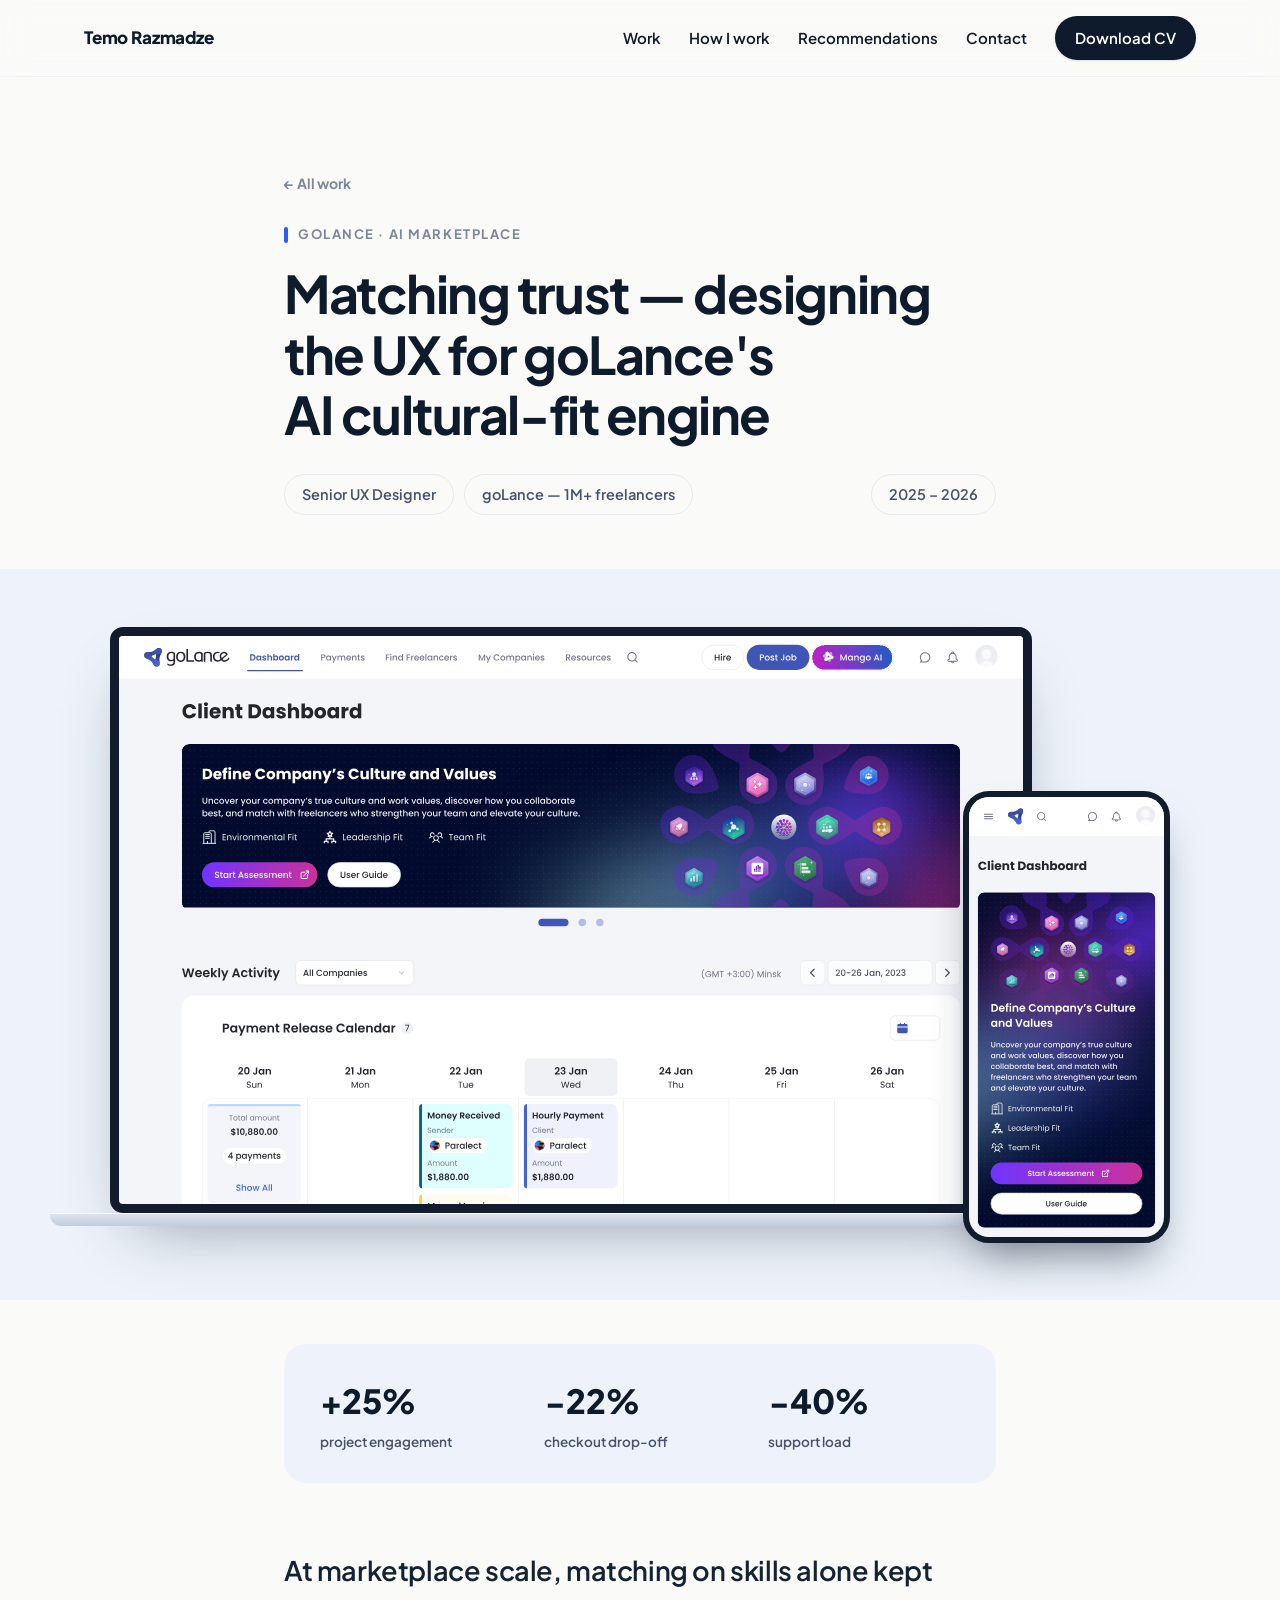
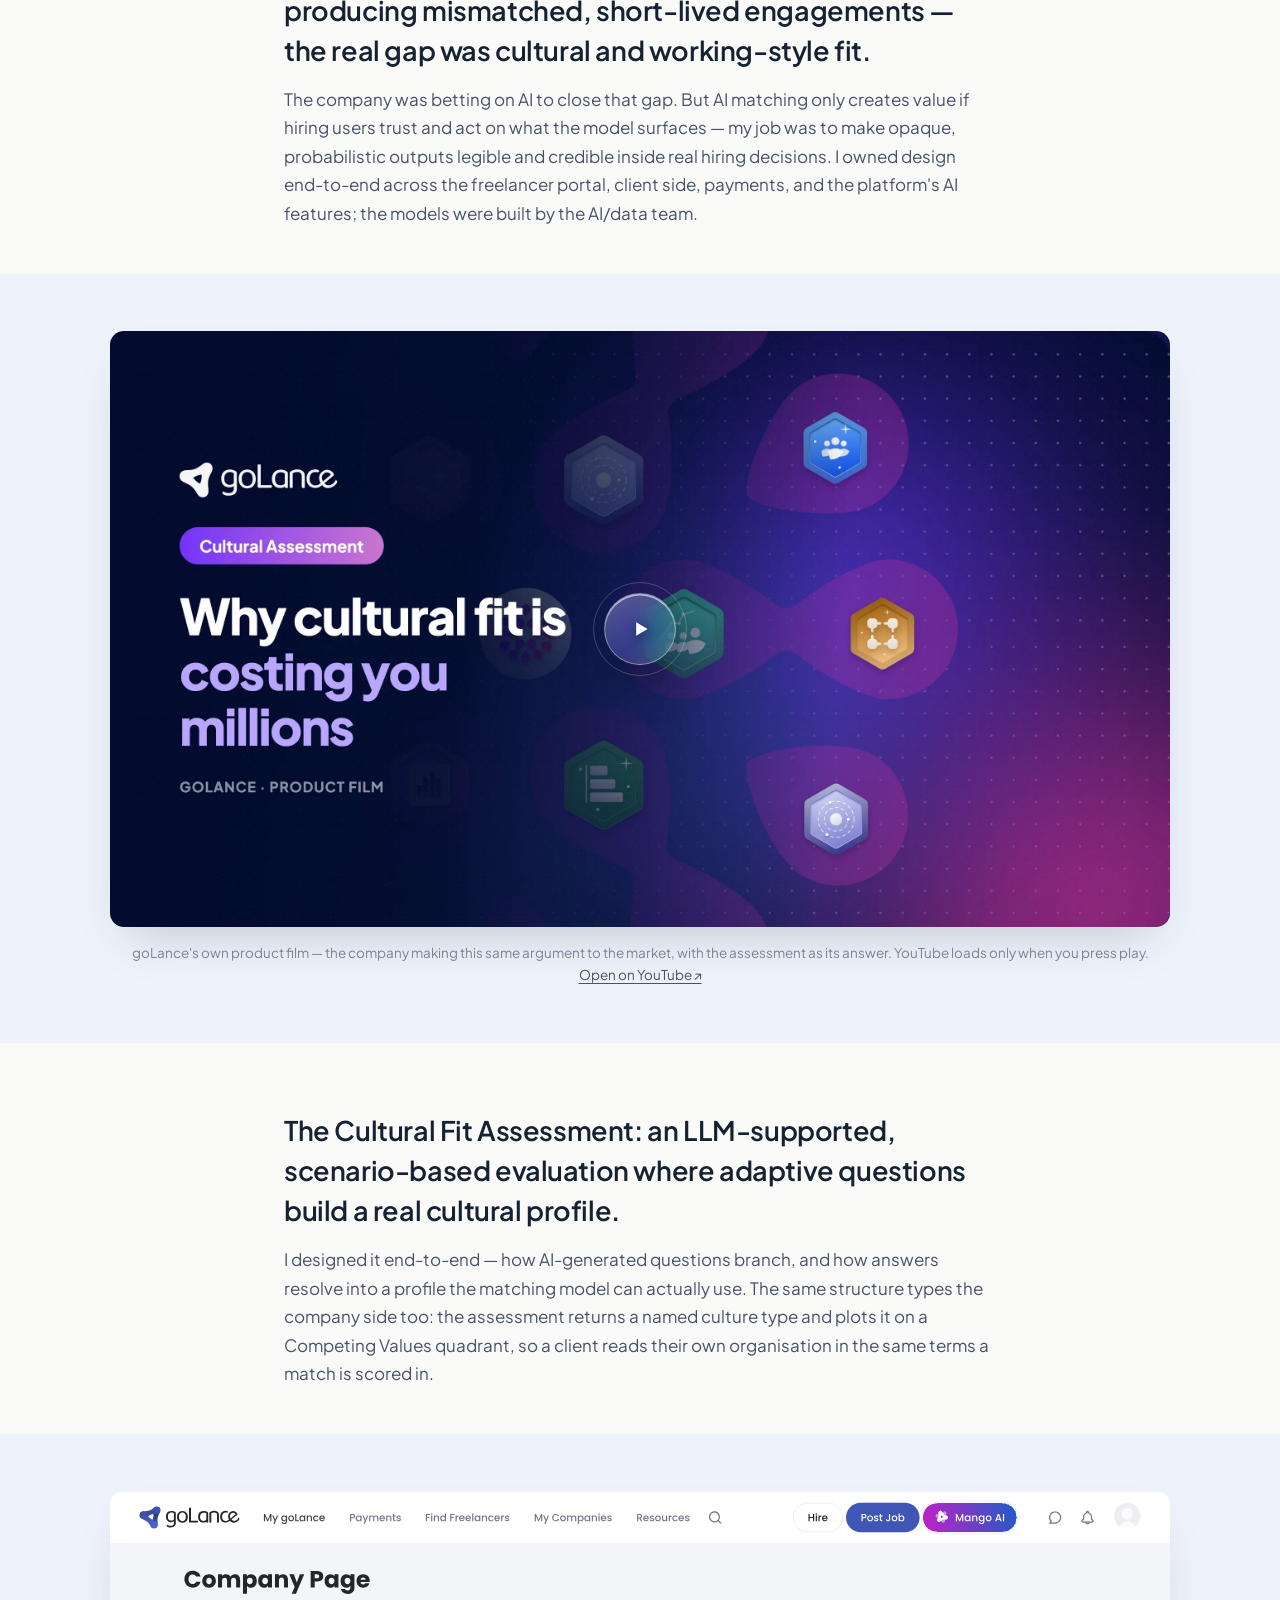
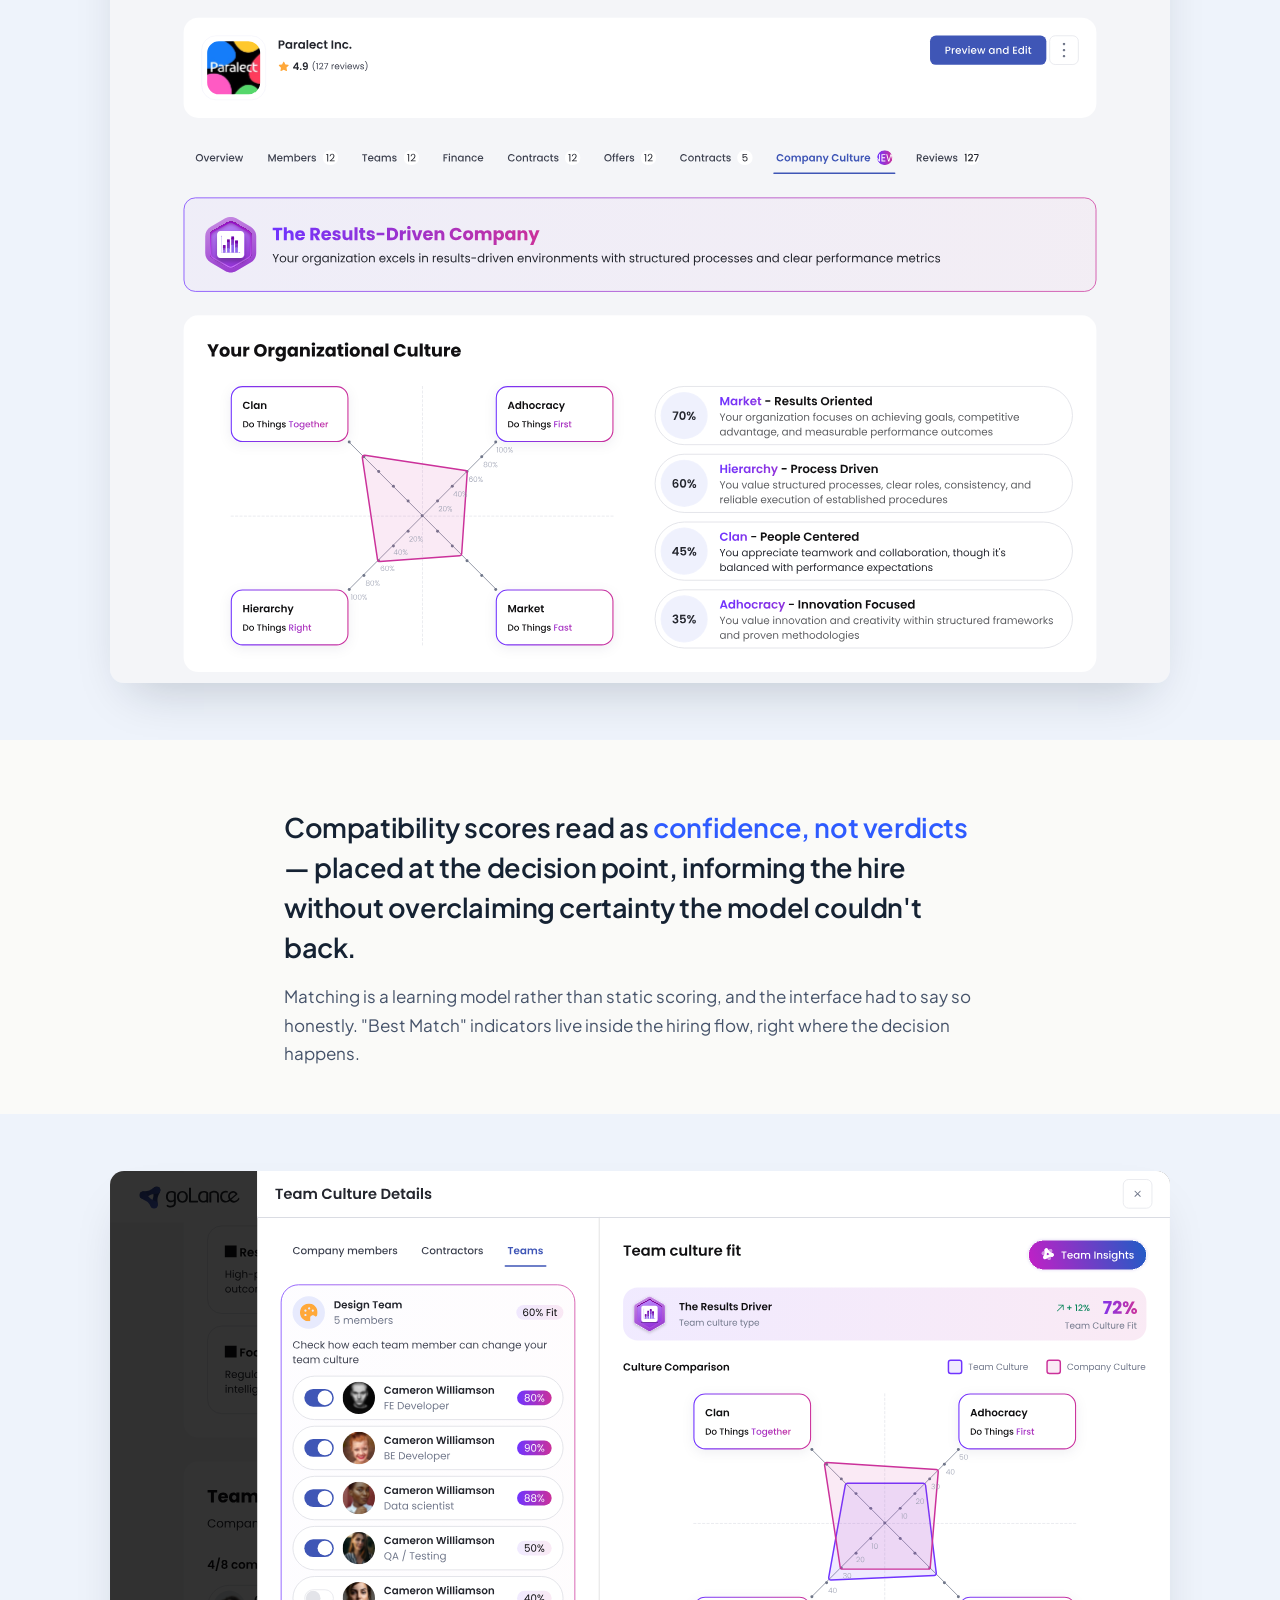
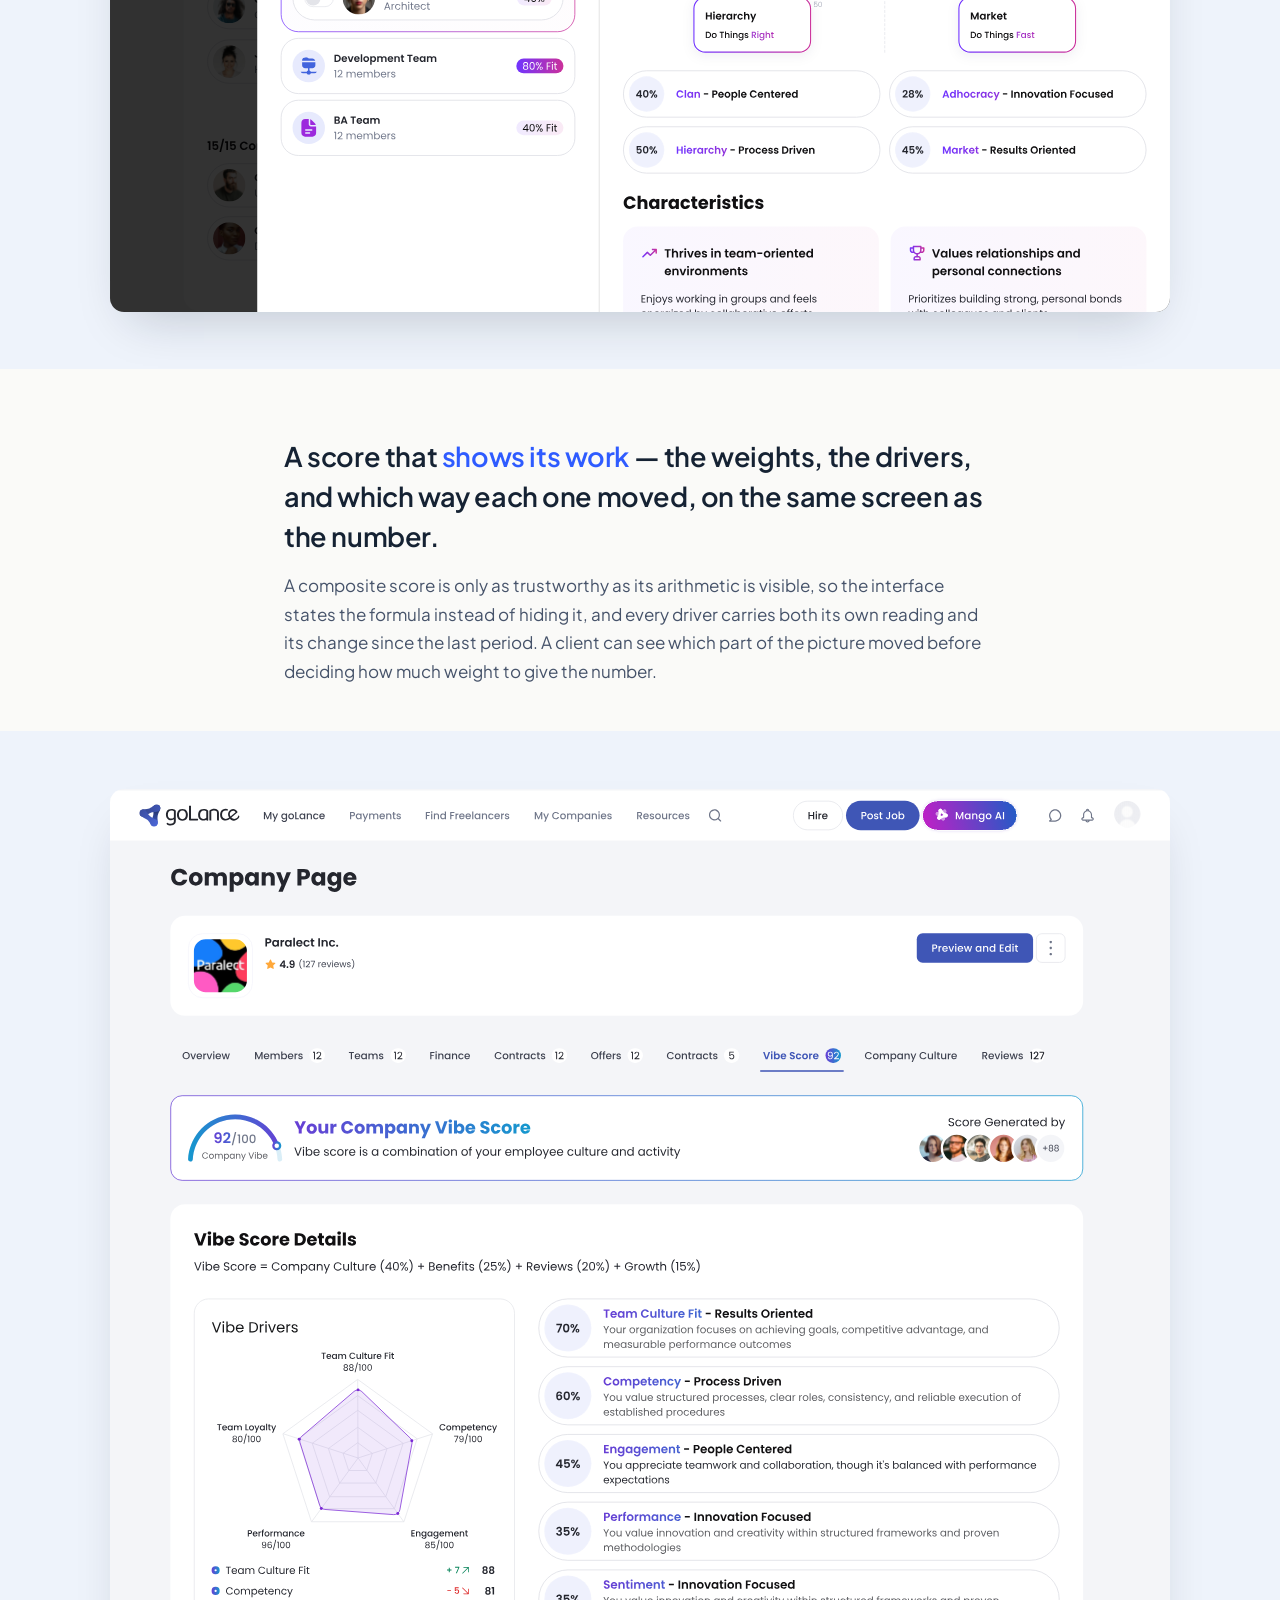
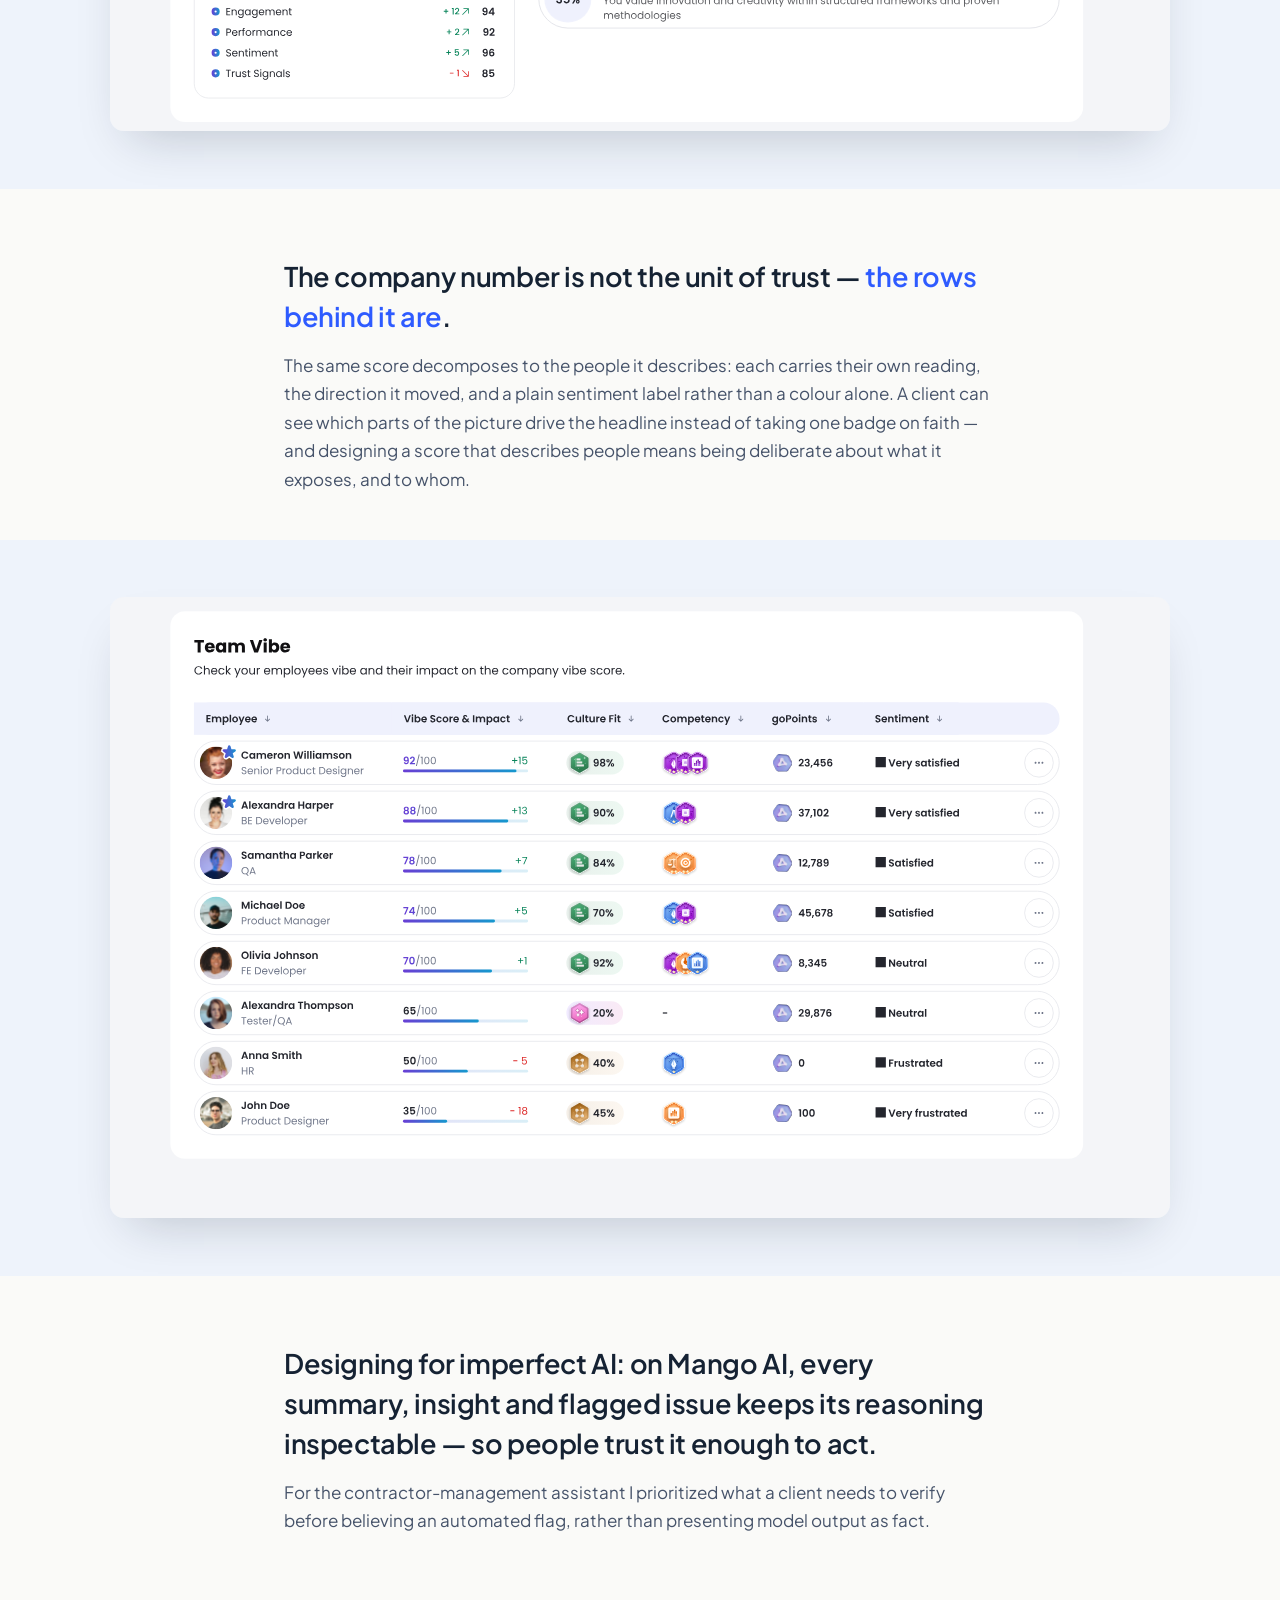
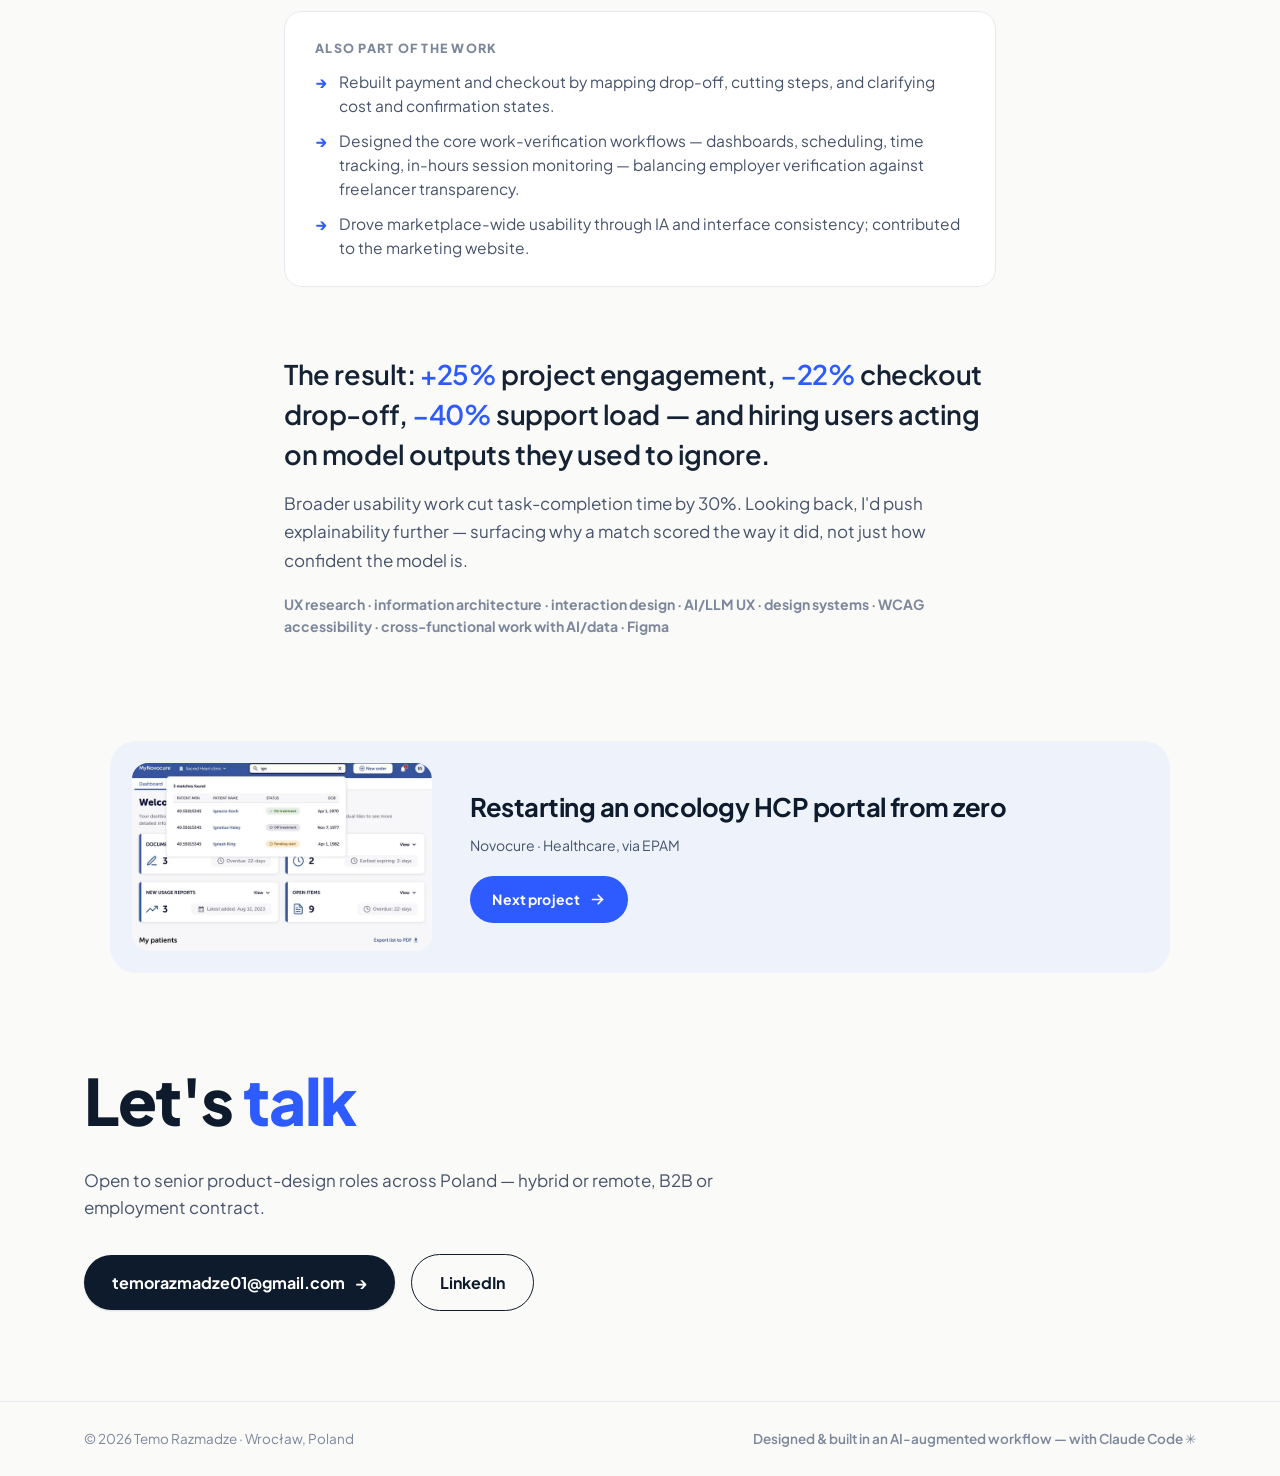
==== commit 3fea6e08: "Custom domain as canonical, real Google wordmark, current CV Canonical/og:url/og:image on all five p" ====
--- a/golance.html
+++ b/golance.html
@@ -59,14 +59,14 @@
 
   Bands 4 and 5 are two .c2win frames onto the SAME 1440x2124 file — one
   download, two arguments. Prefer that over a carousel and over shipping the
-  file twice: Temuri's rule is that a screen worth showing earns its own
+  file twice: Temo's rule is that a screen worth showing earns its own
   section, and the gallery is only for one idea across several surfaces.
 
   Band 1 (problem framing) and the Mango AI band are deliberately TEXT-ONLY.
   Shipping no image beats an apologetic placeholder — same call as tbc.html
   band 3.
 
-  ASSET PIPELINE (2026-07-31). Temuri's Figma exports arrive in ~/Downloads with
+  ASSET PIPELINE (2026-07-31). Temo's Figma exports arrive in ~/Downloads with
   screen names, not slot names ("Results Vibe Score.svg", "Overtime.svg") — check
   `ls -lt ~/Downloads` and identify them by opening them, not by filename. Two
   things then have to happen before they go in:
@@ -100,29 +100,29 @@
   live page.
   ============================================================================
 -->
-<title>Matching trust — designing the UX for goLance's AI cultural-fit engine — Temuri Razmadze</title>
+<title>Matching trust — designing the UX for goLance's AI cultural-fit engine — Temo Razmadze</title>
 <meta name="description" content="Case study: goLance · AI marketplace. +25% project engagement · −22% checkout drop-off · −40% support load">
-<link rel="canonical" href="https://temorazmadze07.github.io/Portfolio/golance.html">
+<link rel="canonical" href="https://temorazmadze.com/golance.html">
 
 <!-- Open Graph / social share preview -->
 <meta property="og:type" content="article">
-<meta property="og:site_name" content="Temuri Razmadze">
-<meta property="og:title" content="Matching trust — designing the UX for goLance's AI cultural-fit engine — Temuri Razmadze">
+<meta property="og:site_name" content="Temo Razmadze">
+<meta property="og:title" content="Matching trust — designing the UX for goLance's AI cultural-fit engine — Temo Razmadze">
 <meta property="og:description" content="Case study · goLance · AI marketplace. +25% project engagement · −22% checkout drop-off · −40% support load">
-<meta property="og:url" content="https://temorazmadze07.github.io/Portfolio/golance.html">
-<meta property="og:image" content="https://temorazmadze07.github.io/Portfolio/assets/og-image.png">
+<meta property="og:url" content="https://temorazmadze.com/golance.html">
+<meta property="og:image" content="https://temorazmadze.com/assets/og-image.png?v=2">
 <meta property="og:image:type" content="image/png">
 <meta property="og:image:width" content="1200">
 <meta property="og:image:height" content="630">
 <meta name="twitter:card" content="summary_large_image">
-<meta name="twitter:title" content="Matching trust — designing the UX for goLance's AI cultural-fit engine — Temuri Razmadze">
+<meta name="twitter:title" content="Matching trust — designing the UX for goLance's AI cultural-fit engine — Temo Razmadze">
 <meta name="twitter:description" content="Case study · goLance · AI marketplace. +25% project engagement · −22% checkout drop-off · −40% support load">
-<meta name="twitter:image" content="https://temorazmadze07.github.io/Portfolio/assets/og-image.png">
+<meta name="twitter:image" content="https://temorazmadze.com/assets/og-image.png?v=2">
 
 <link rel="preconnect" href="https://fonts.googleapis.com">
 <link rel="preconnect" href="https://fonts.gstatic.com" crossorigin>
 <link href="https://fonts.googleapis.com/css2?family=Plus+Jakarta+Sans:ital,wght@0,400;0,500;0,600;0,700;0,800;1,400&display=swap" rel="stylesheet">
-<link rel="stylesheet" href="styles.css?v=79">
+<link rel="stylesheet" href="styles.css?v=86">
 <link rel="icon" href="assets/favicon.svg" type="image/svg+xml">
 <link rel="icon" href="assets/favicon-32.png" sizes="32x32" type="image/png">
 <link rel="icon" href="assets/favicon-16.png" sizes="16x16" type="image/png">
@@ -134,7 +134,7 @@
 
 <header class="nav">
   <div class="nav-inner">
-    <a class="nav-name" href="index.html">Temuri&nbsp;Razmadze</a>
+    <a class="nav-name" href="index.html">Temo&nbsp;Razmadze</a>
     <button class="nav-toggle" type="button" aria-label="Open menu" aria-expanded="false" aria-controls="nav-links"><span class="nav-burger" aria-hidden="true"></span></button>
     <nav class="nav-links" id="nav-links" aria-label="Main">
       <a href="index.html#work">Work</a>
@@ -332,11 +332,11 @@
 
 <footer class="footer">
   <div class="wrap footer-inner">
-    <span>© 2026 Temuri Razmadze · Wrocław, Poland</span>
+    <span>© 2026 Temo Razmadze · Wrocław, Poland</span>
     <span class="footer-note">Designed &amp; built in an AI-augmented workflow — with Claude Code ✳</span>
   </div>
 </footer>
 
-<script src="script.js?v=79"></script>
+<script src="script.js?v=80"></script>
 </body>
 </html>
--- a/styles.css
+++ b/styles.css
@@ -1,5 +1,5 @@
 /* ============================================================
-   Temuri Razmadze — portfolio
+   Temo Razmadze — portfolio
    Design tokens first: tweak these, the site follows.
    ============================================================ */
 :root {
@@ -163,6 +163,10 @@
 .lg-tbc { width: 92px; height: 25px; }
 .lg-gpi { width: 82px; height: 24px; }
 .lg-fido { width: 74px; height: 25px; }
+/* ADNOC is the Latin wordmark only. ADNOC's official lockups all carry the Arabic أدنوك
+   and set the falcon panel on the RIGHT (Arabic is RTL); the solid panel also cannot be
+   tinted flat grey here without reading as a filled slab. Sized to match ROGERS/GPI caps. */
+.lg-adnoc { width: 81px; height: 17px; }
 @keyframes marquee { to { transform: translateX(-25%); } }
 
 /* ---------- showreel: featured project film ---------- */
@@ -372,14 +376,20 @@
 .work-marquee {
   /* extra bottom room so the project cards' (large) hover shadow isn't clipped */
   overflow: hidden; padding: 18px 0 52px;
-  -webkit-mask-image: linear-gradient(90deg, transparent, #000 5%, #000 95%, transparent);
-  mask-image: linear-gradient(90deg, transparent, #000 5%, #000 95%, transparent);
+  /* No edge fade, unlike the other marquees: those hold light content, where a
+     fade melts into the page. These posters are dark — any fade to the light
+     background reads as a smear painted over the card, so the viewport edge
+     cuts them clean instead (Horizon-style). */
 }
 .work-track { display: flex; width: max-content; animation: work-scroll 48s linear infinite; }
 .work-marquee:hover .work-track { animation-play-state: paused; }
 @keyframes work-scroll { to { transform: translateX(-50%); } }
 
 .pcard {
+  /* ONE inset for every edge in the card. The copy, the corner affordance and
+     the screen box all read against the same vertical line, so they share a
+     single number — they were 26 / 20 / 16 and the mismatch was visible. */
+  --pcard-pad: 26px;
   width: 350px; height: 500px; flex: none; margin-right: 24px;
   position: relative; display: flex; flex-direction: column; overflow: hidden;
   border-radius: var(--r-lg); text-decoration: none; color: rgba(255,255,255,.86);
@@ -419,7 +429,7 @@
     linear-gradient(160deg, #23090b, #120405);
 }
 
-.pcard-top { padding: 26px 26px 0; }
+.pcard-top { padding: var(--pcard-pad) var(--pcard-pad) 0; }
 .pcard-cat { font-size: 11.5px; font-weight: 700; letter-spacing: .11em; text-transform: uppercase; color: rgba(255,255,255,.55); margin-bottom: 12px; }
 /* brand logo replaces the old text name (alt text keeps the name for AT).
    goLance/Novocure wordmarks contain near-navy fills that vanish on dark,
@@ -439,12 +449,12 @@
   padding: 5px 10px; border-radius: var(--r-pill);
 }
 
-/* the screen sits in a plain rounded box inside the card (Temuri's call:
+/* the screen sits in a plain rounded box inside the card (Temo's call:
    no device frames) — same box size on every card, bottom-anchored, so the
    row stays aligned; the backgrounds carry the variety. Hover lifts it. */
 .pcard-figure { margin-top: 18px; flex: 1 1 auto; min-height: 200px; position: relative; }
 .pcard-screen {
-  position: absolute; left: 16px; right: 16px; bottom: 16px; height: 220px;
+  position: absolute; left: var(--pcard-pad); right: var(--pcard-pad); bottom: var(--pcard-pad); height: 220px;
   display: block; overflow: hidden; border-radius: 12px;
   background: #fff;
   border: 1px solid rgba(255,255,255,.18);
@@ -459,7 +469,7 @@
 
 /* corner affordance — always visible, nudges + turns accent on hover */
 .pcard-go {
-  position: absolute; top: 20px; right: 20px; z-index: 2;
+  position: absolute; top: var(--pcard-pad); right: var(--pcard-pad); z-index: 2;
   width: 34px; height: 34px; border-radius: 50%; display: grid; place-items: center;
   background: rgba(255,255,255,.14); color: #fff;
   transition: transform .35s ease, background .35s ease;
@@ -468,13 +478,20 @@
 .pcard-go svg { width: 15px; height: 15px; }
 
 @media (max-width: 880px) {
-  .pcard { width: 276px; height: 432px; margin-right: 16px; }
+  /* 456, not 432: Rogers' description wraps ~2 lines longer than the others at
+     276px, so .pcard-top runs 232px and the 176px screen no longer cleared the
+     card's floor — it overflowed by 20px and got clipped by .pcard's own
+     overflow:hidden. 452 is the exact minimum; 456 keeps ~20px between the
+     chips and the screen. Sized from the LONGEST card, not a sampled one. */
+  .pcard { width: 276px; height: 456px; margin-right: 16px; }
   .pcard-logo img { height: 23px; }
   .pcard.tint-green .pcard-logo img { height: 21px; }
   .pcard.tint-sand  .pcard-logo img { height: 17px; }
   .pcard.tint-rose  .pcard-logo img { height: 19px; }
   .pcard-desc { font-size: 14px; }
-  .pcard-screen { left: 13px; right: 13px; bottom: 13px; height: 176px; }
+  /* inset stays --pcard-pad here too: .pcard-top keeps its 26px at this
+     breakpoint, so the screen has to hold the same line to stay aligned. */
+  .pcard-screen { height: 176px; }
   .work-track { animation-duration: 38s; }
 }
 
@@ -517,8 +534,8 @@
 .t-blogo-rogers   { height: 16px; }
 .t-blogo-golance  { height: 19px; }
 .t-blogo-epam     { height: 22px; }
-/* Google as its 4-colour wordmark, set in the site font (nominative attribution use) */
-.t-blogo-google { font-weight: 800; font-size: 19px; letter-spacing: -.02em; line-height: 1; white-space: nowrap; }
+/* Google's official 4-colour wordmark (nominative attribution use) */
+.t-blogo-google   { height: 22px; }
 /* recommenders with no named employer carry a small category label instead of a logo */
 .t-brand--label { font-size: 11px; font-weight: 800; letter-spacing: .09em; text-transform: uppercase; color: var(--mute); }
 
@@ -568,7 +585,6 @@
 .t-photo-attr i { display: block; font-size: 12.5px; color: rgba(255,255,255,.85); font-style: normal; }
 /* white knockout logos over the photo */
 .t-brand--knockout img { filter: brightness(0) invert(1); }
-.t-brand--knockout .t-blogo-google b { color: #fff !important; }
 
 /* ---------- reveal animations ---------- */
 .reveal { opacity: 0; transform: translateY(26px); transition: opacity .7s ease, transform .7s cubic-bezier(.2,.65,.3,1); }
@@ -1008,20 +1024,36 @@
   width: 1730px; height: 130px;
   transform: translateX(-50%);
   pointer-events: none;
-  opacity: 0; animation: h2fade .9s ease 1.35s forwards;
-}
+  /* hidden, not merely transparent: an opacity-0 element still hit-tests, and
+     the cards are links now — without this the whole 1730px band is clickable
+     while invisible, for the 1.35s before the entrance runs. Own keyframe
+     because h2fade is shared with the marquee and the hello dot. */
+  visibility: hidden;
+  opacity: 0; animation: h2arcin .9s ease 1.35s forwards;
+}
+@keyframes h2arcin { from { opacity: 0; visibility: visible; } to { opacity: 1; visibility: visible; } }
 .hero2-arc-track { position: relative; width: 100%; height: 100%; }
 .hero2-card {
   position: absolute; top: 0; left: 0;
+  display: block;
   width: 140px; height: 110px;
-  pointer-events: auto;
+  /* script.js turns this on only while a card is on-stage AND legible. Cards
+     that drift off keep their last offset-distance and park on the path's end
+     points, which sit inside the viewport above ~1560px wide — as links they
+     would be invisible click traps. */
+  pointer-events: none;
+  -webkit-tap-highlight-color: transparent;
   border-radius: 14px; overflow: hidden;
   background: var(--surface);
   box-shadow: 0 25px 50px -12px rgba(14, 27, 44, .28);
   transition: transform .3s ease;
   opacity: 0; /* script.js drives per-card offset-distance + opacity */
 }
-.hero2-card:hover { transform: scale(1.35); z-index: 50; }
+/* fine pointers only — on touch :hover sticks after a tap, which would leave a
+   tapped card stuck at 1.35 and latch the drift at HOVER for the whole session */
+@media (hover: hover) and (pointer: fine) {
+  .hero2-card:hover { transform: scale(1.35); z-index: 50; }
+}
 .hero2-card img { width: 100%; height: 100%; object-fit: cover; display: block; }
 
 @media (max-width: 760px) {
@@ -1033,13 +1065,19 @@
   .hero2-stage { margin-top: 20px; }
   .hero2-mac { --macScale: .9; transform-origin: 50% 100%; }
   .hero2-marquee { top: 180px; } /* visual mac center with .9 scale, bottom origin */
-  .hero2-arc { top: calc(100% - 190px); }
+  /* was `top: calc(100% - 190px)`, which drove the cards straight across the
+     second line of the H1 — measured at 1440x680: five fully opaque cards over
+     the headline box, 28 of 54 sample points hitting a card instead of the
+     heading. Harmless-looking while they were inert divs; a click trap on the
+     headline once they became links. Pin the arc to the hero floor instead. */
+  .hero2-arc { top: auto; bottom: 10px; transform: translateX(-50%) scale(.85); transform-origin: 50% 100%; }
 }
 @media (max-height: 599px) {
   .hero2-arc { display: none; }
 }
 @media (prefers-reduced-motion: reduce) {
-  .hero2-arc { opacity: 1; animation: none; }
+  /* visibility has to be restored here too, or the arc never appears at all */
+  .hero2-arc { opacity: 1; visibility: visible; animation: none; }
 }
 
 /* --- case v2 (band rhythm — pilot on golance.html) ---
@@ -1190,7 +1228,7 @@
 
    The whole banner is one <a>. Nothing inside may be a link (no nested
    anchors); the "Next project" pill is a styled <span> — the label and the
-   arrow merged into one pressable-looking element (Temuri's spec 2026-07-31:
+   arrow merged into one pressable-looking element (Temo's spec 2026-07-31:
    title + company as the text, label+arrow combined "somewhere on the card";
    the old bare arrow circle floated meaninglessly beside the copy on phones). */
 .c2next {
@@ -1589,7 +1627,7 @@
 /* --- .c2quotes: recognition set in the page's own type ----------------------
    This band used to be a screenshot of EPAM's recognition UI dropped onto the
    tint: a white card, in someone else's typeface, and the only image on the
-   page that wasn't Temuri's own work. Only the medals survive as images
+   page that wasn't Temo's own work. Only the medals survive as images
    (transparent WebP, cut by medal() in novocure_assets.py) — the words are page
    text now, so they set in Plus Jakarta Sans, wrap at any width, can be
    selected and translated, and cost ~26 KB instead of 83.
@@ -1679,3 +1717,52 @@
   .c2dev-lap .c2dev-screen { border-width: 6px; border-radius: 9px; }
   .c2dev-lap::after { height: 9px; bottom: -9px; }
 }
+
+/* --- .c2trio: three screens, one product, ONE band --------------------------
+   The Novocure cover. Its three core surfaces used to rotate in a gallery,
+   which meant two of them were always hidden behind dots — and each screen,
+   stretched to the band's full 1060px, put dense clinical UI at a size where
+   its type read as soft. Composed as a product trio the screens land together
+   in one glance, and each renders SMALLER than its source, so they read sharp.
+
+   Same minimal frame language as .c2dev above (thin bezel + foot, no photoreal
+   chrome — the reasoning there applies here doubly, with three devices).
+   The lead surface sits front and centre; the two supporting ones sit behind
+   it, raised, partly overlapped — hierarchy, not a filmstrip.
+
+   Every screen is WINDOWED to 16:10 from the top (a laptop's own shape;
+   headers carry these UIs' identity, so the bottom is what the crop spends).
+   Each laptop keeps its own zoom <a> to the FULL uncropped screen — same
+   contract as .c2win: the crop is presentational only. */
+.c2trio { position: relative; width: 100%; max-width: 1060px; padding-bottom: 13px; }
+.c2trio a { display: block; max-width: none; cursor: zoom-in; text-decoration: none; }
+.c2trio img { width: 100%; max-width: none; height: auto; display: block; border-radius: 0; box-shadow: none; }
+.c2trio .c2dev-screen { aspect-ratio: 16 / 10; }
+/* same trap as .c2dev (see its NB): .case2-imgband a (0,1,1) sets width:100%
+   and outranks a lone class (0,1,0) — the widths must live on compounds */
+.c2trio .c2trio-main { position: relative; width: 54%; margin: 0 auto; z-index: 3; }
+.c2trio .c2trio-side { position: absolute; bottom: 12%; width: 38%; z-index: 1; }
+.c2trio .c2trio-left { left: 0; }
+.c2trio .c2trio-right { right: 0; }
+/* the supporting laptops are further from the "camera": a tighter, dimmer
+   shadow keeps them planted without competing with the lead's */
+.c2trio-side .c2dev-screen { box-shadow: 0 22px 40px -22px rgba(14, 27, 44, .38); }
+/* .c2trio--cards — the SHIPPED variant (Temo's pick, 2026-08-01): only the
+   LEAD gets a laptop; the sides are plain rounded screens (the band's own
+   screenshot language, .case2-imgband img). One device says "the product",
+   the flat cards say "and there is more of it" without three bezels
+   competing. Dropping the class brings the three-laptop version back. */
+.c2trio--cards .c2trio-side .c2dev-screen {
+  border: 0; background: transparent; border-radius: 14px;
+  box-shadow: 0 20px 42px -20px rgba(14, 27, 44, .30);
+}
+.c2trio--cards .c2trio-side.c2dev-lap::after { display: none; }
+@media (max-width: 760px) {
+  /* same trim as .c2dev at phone size; the sides give the lead a little more
+     of the band, and every screen still opens full size via its zoom <a> */
+  .c2trio .c2trio-main { width: 60%; }
+  .c2trio .c2trio-side { width: 34%; }
+  .c2trio .c2dev-screen { border-width: 5px; border-radius: 8px; }
+  .c2trio .c2dev-lap::after { height: 8px; bottom: -8px; border-radius: 0 0 8px 8px; }
+  .c2trio { padding-bottom: 8px; }
+}
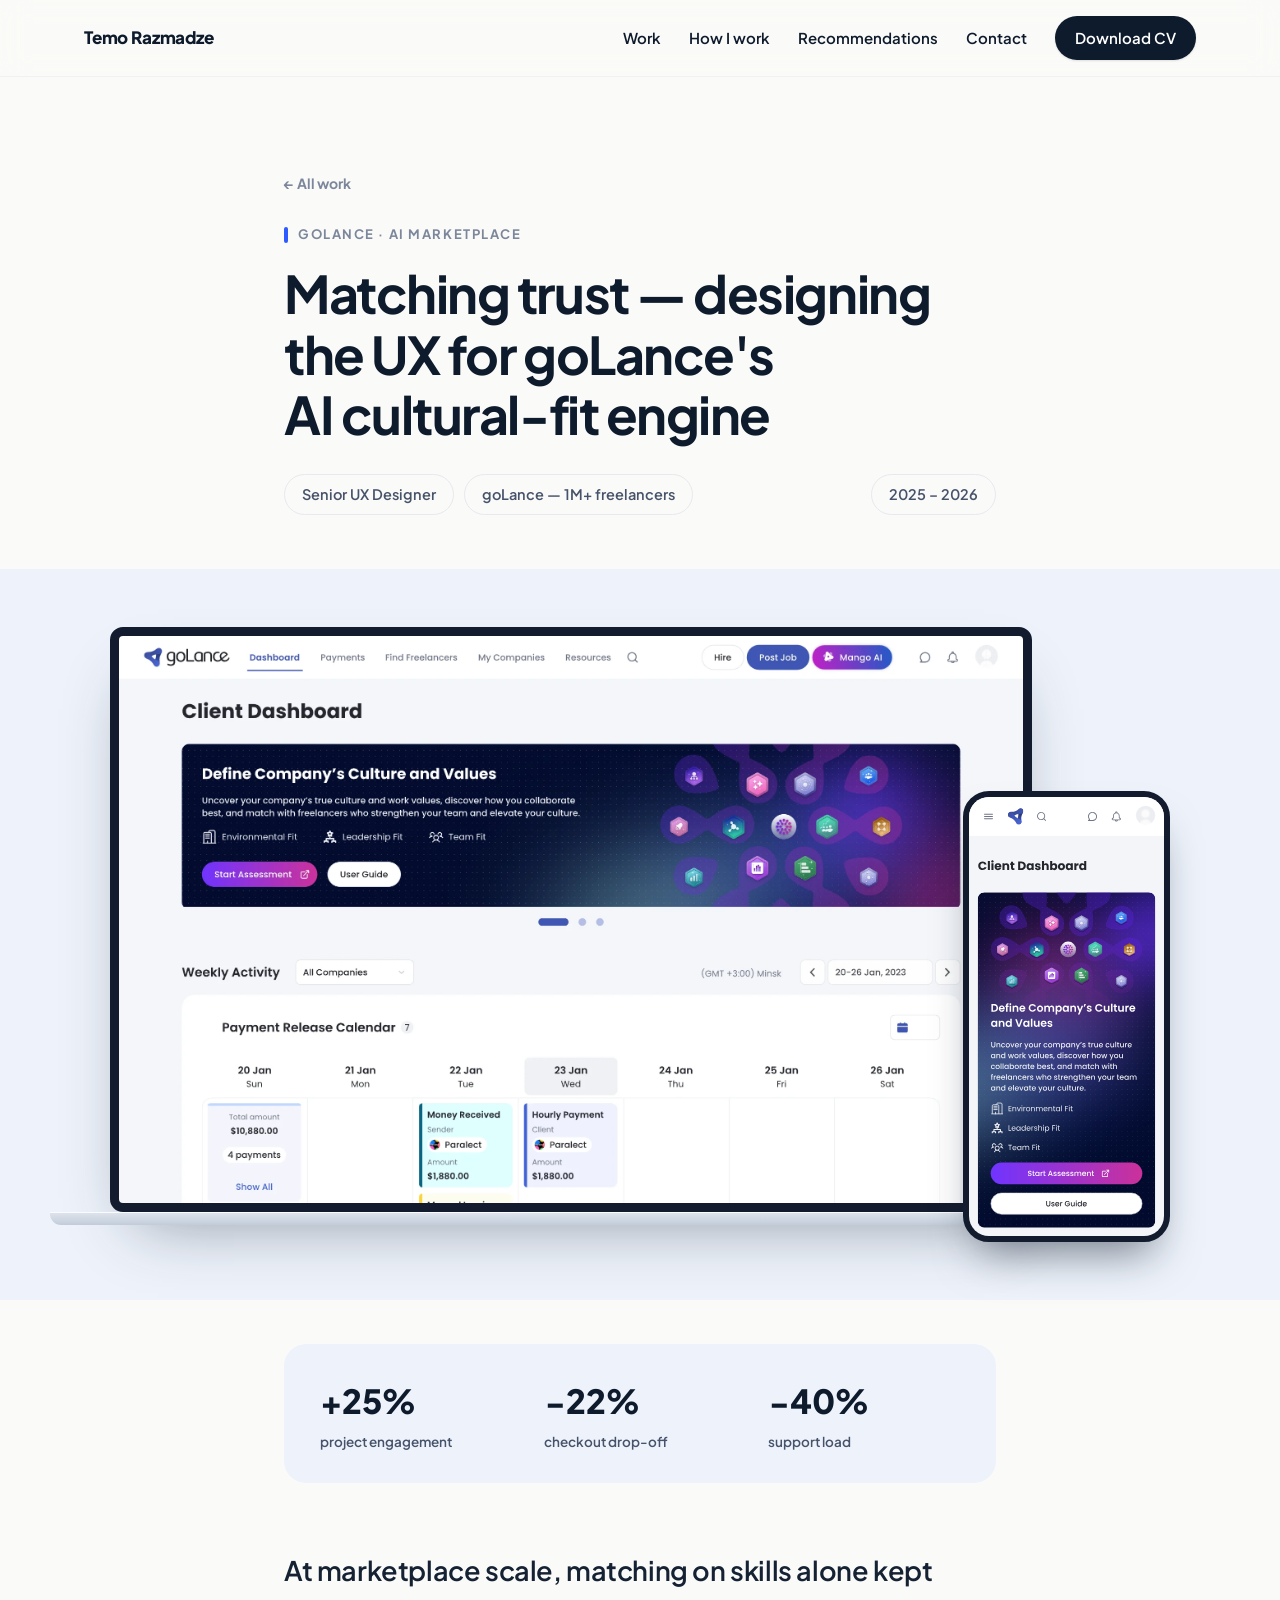
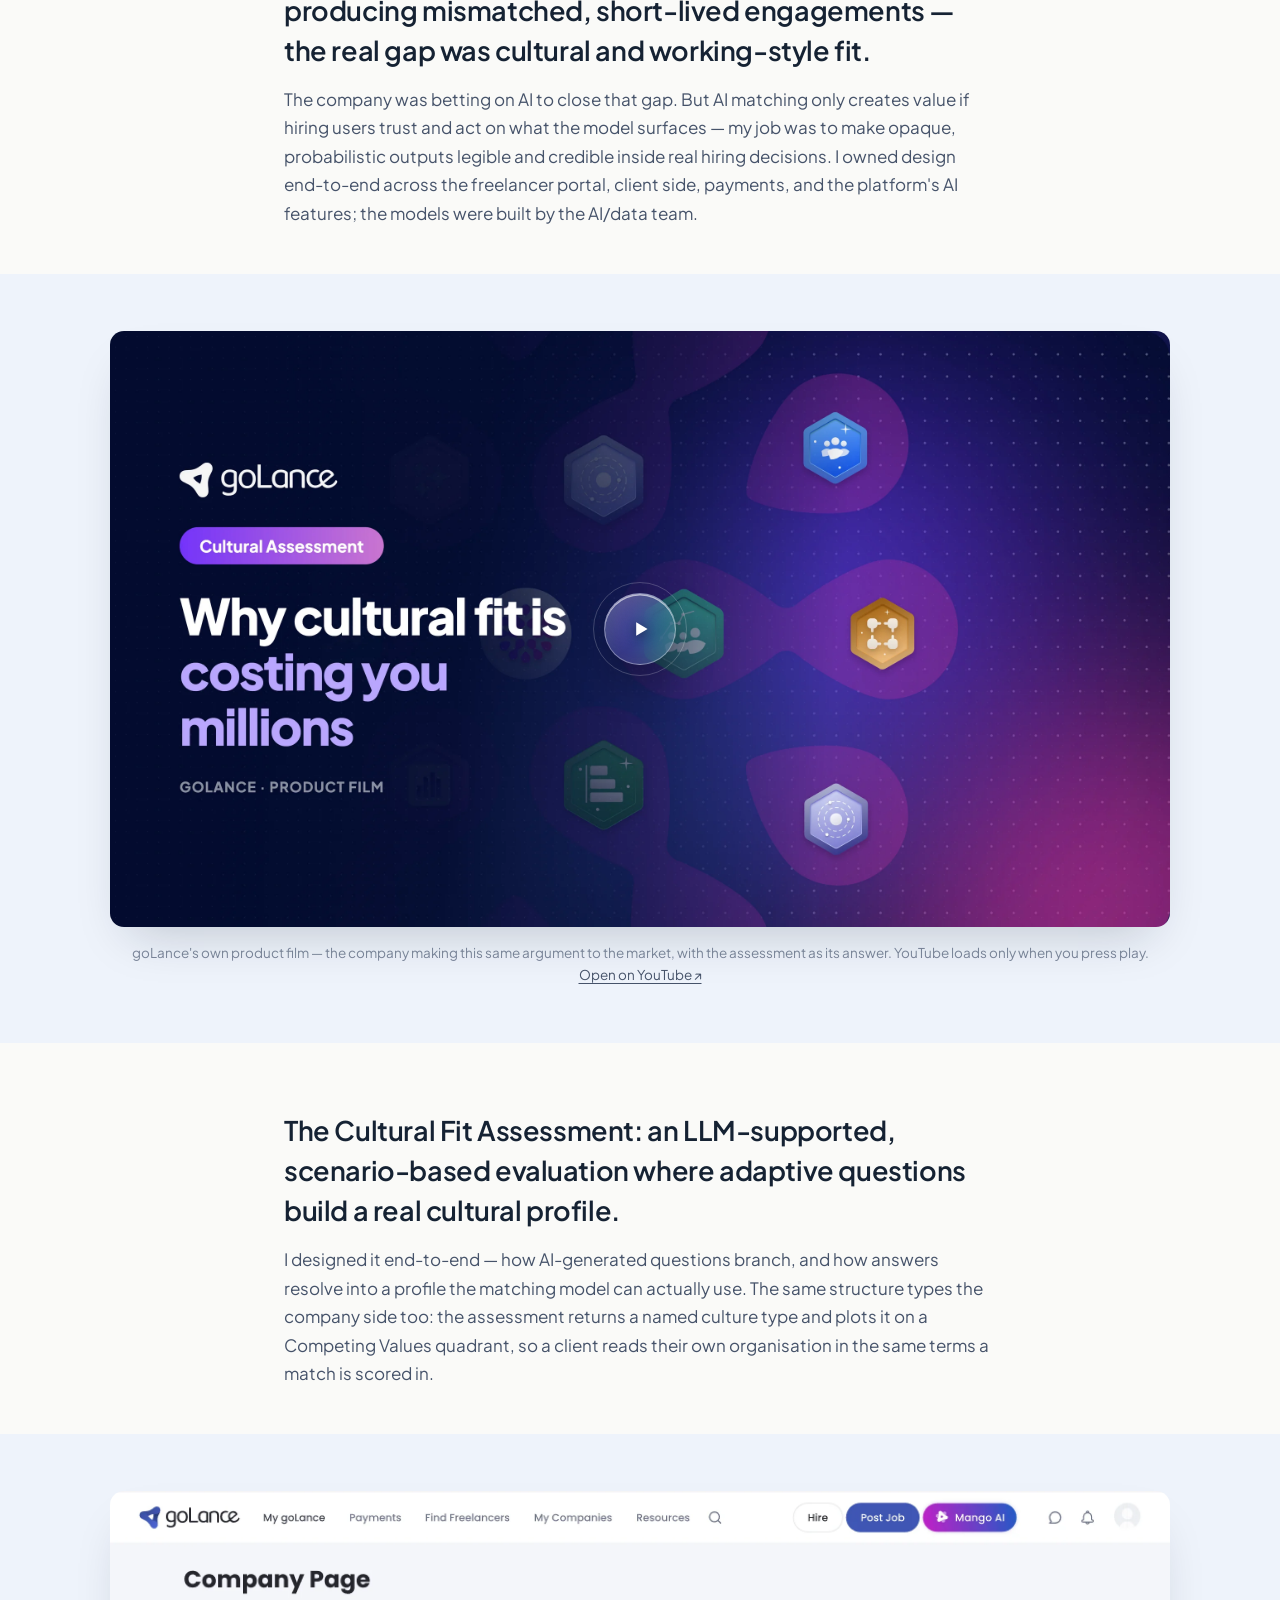
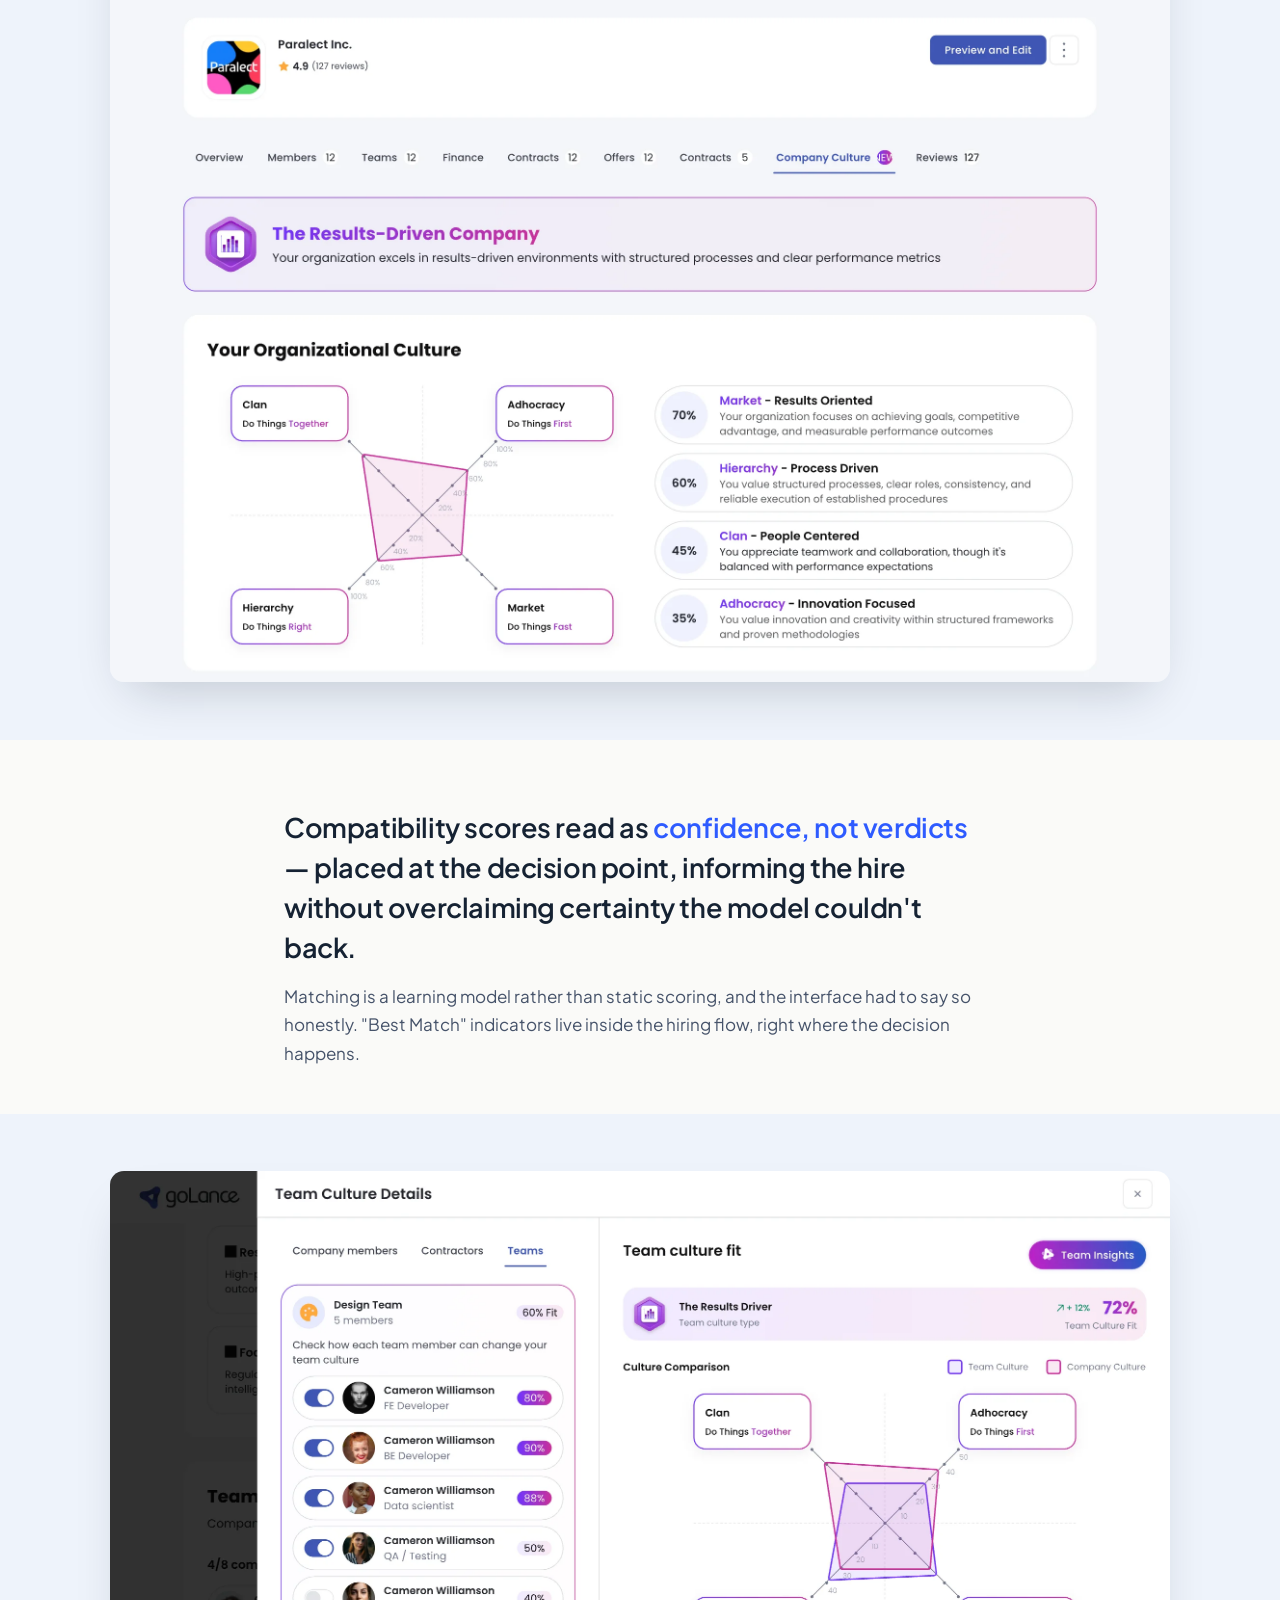
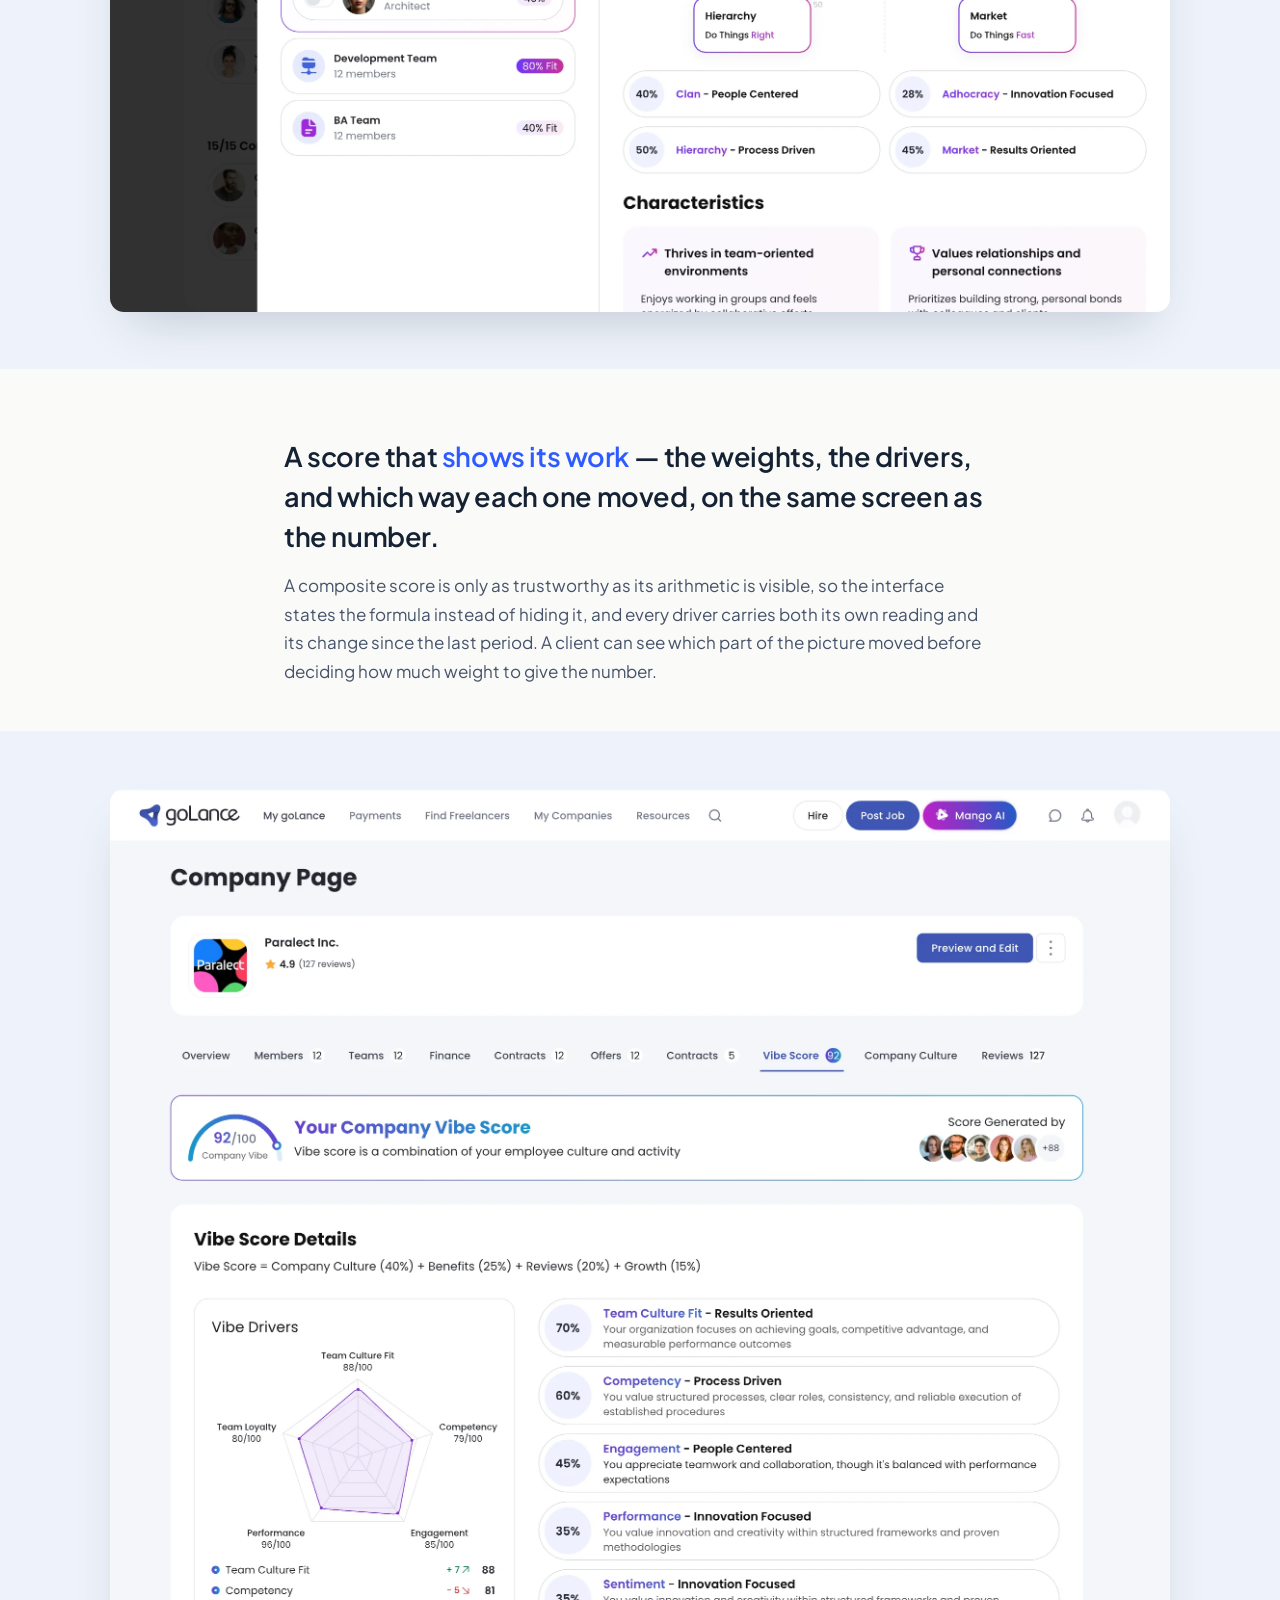
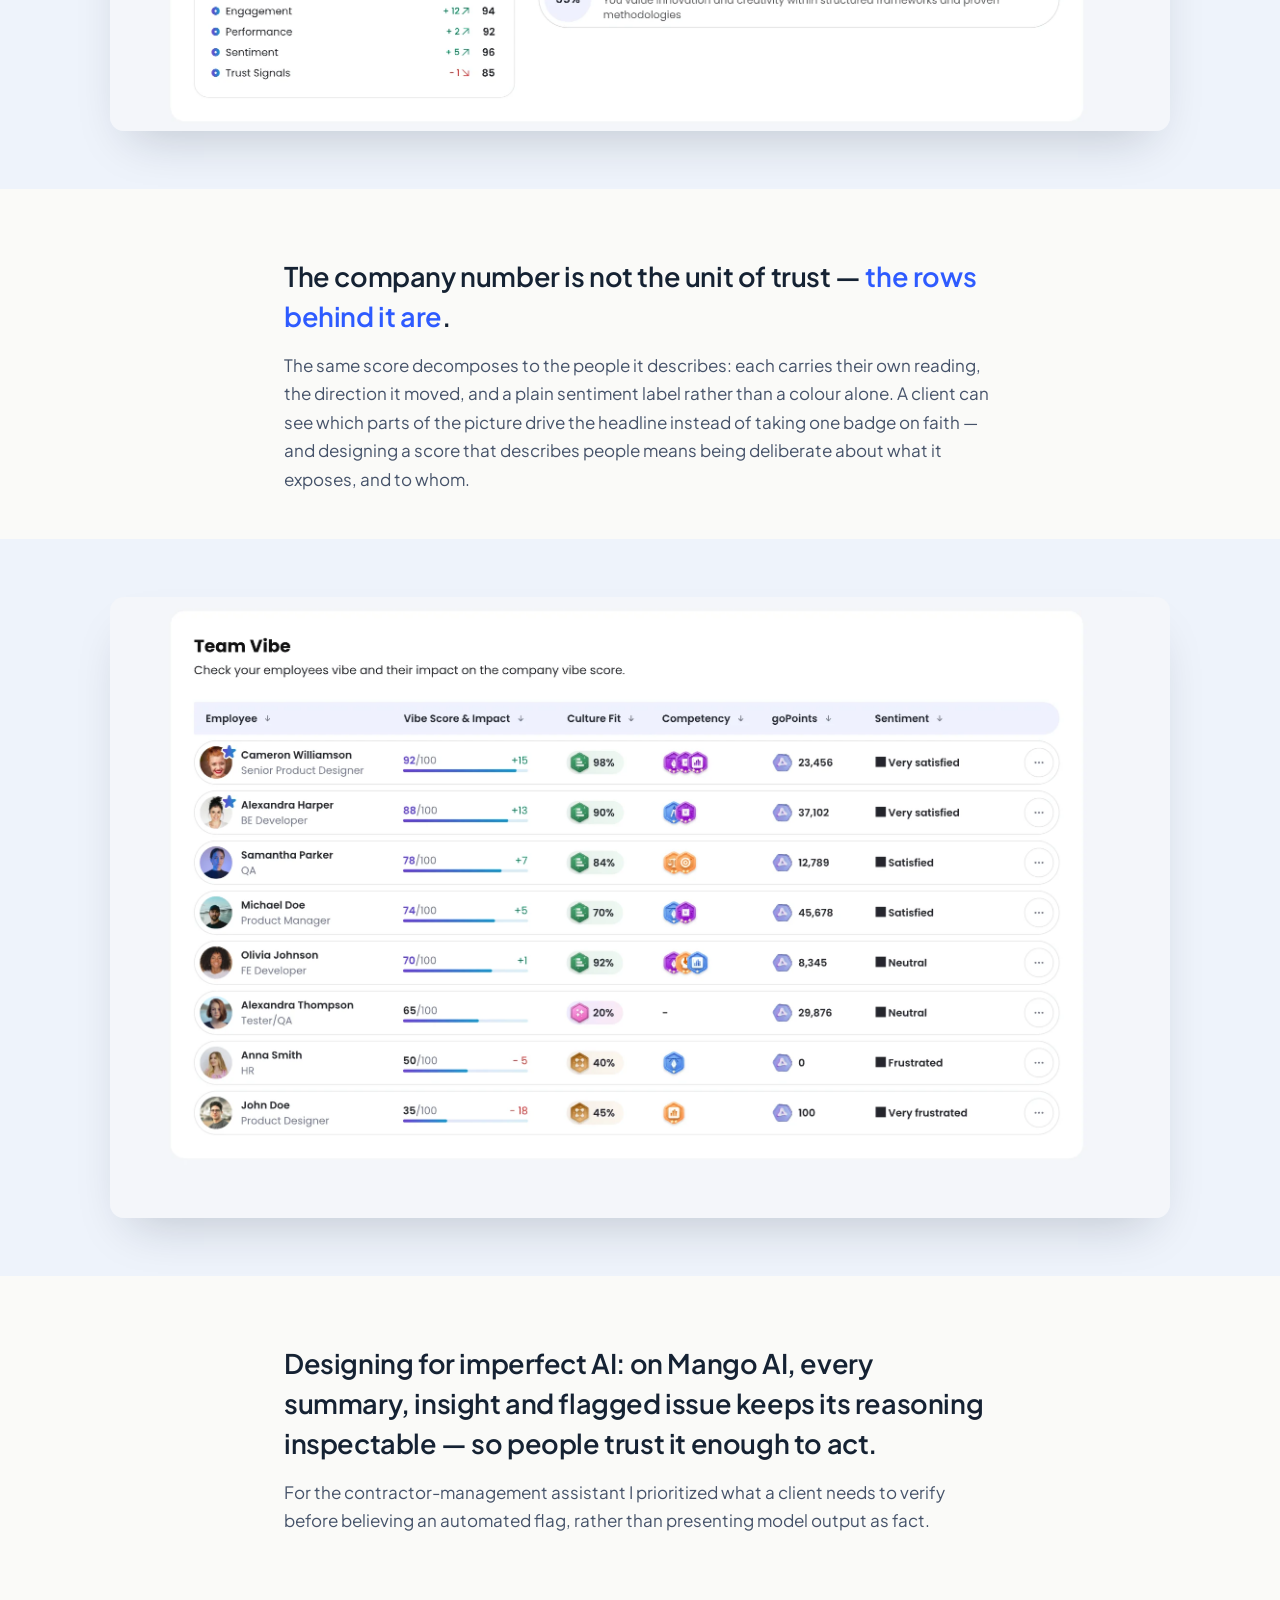
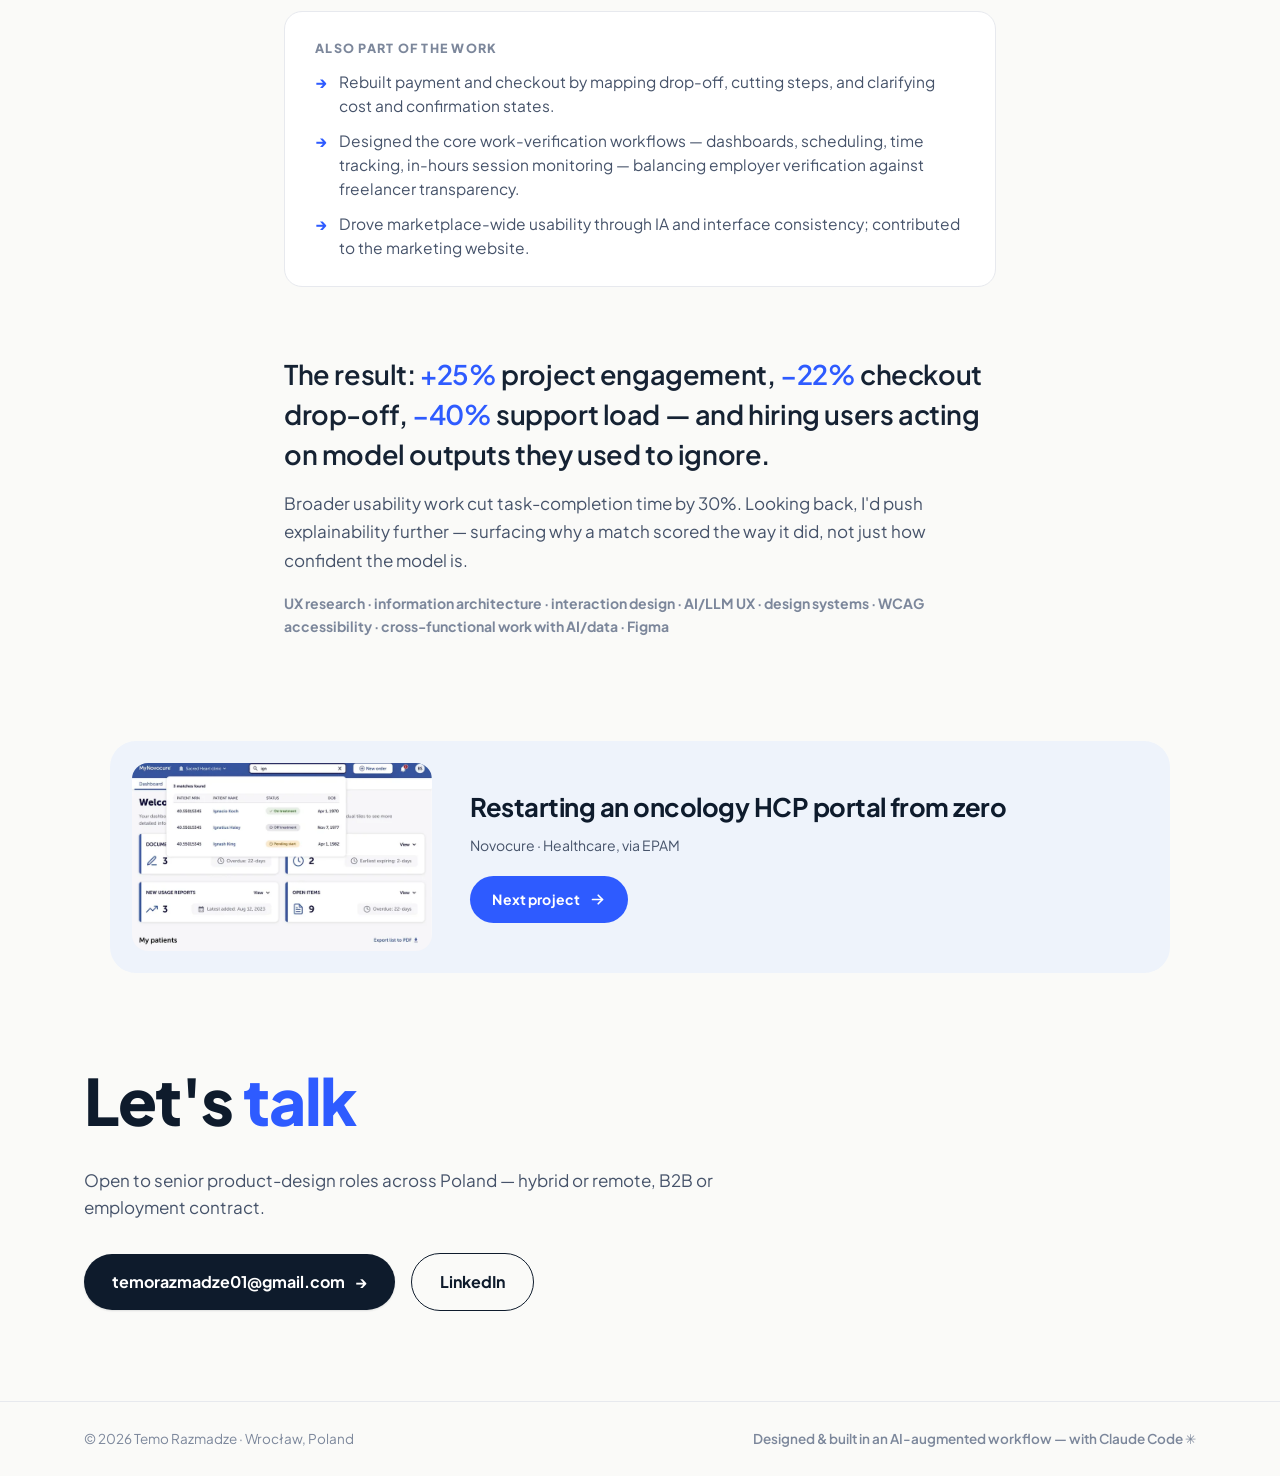
==== commit ca5aa104: "Serve the case screenshots as WebP, keep the vector for zoom The seven Figma exports were text-conve" ====
--- a/golance.html
+++ b/golance.html
@@ -102,22 +102,23 @@
 -->
 <title>Matching trust — designing the UX for goLance's AI cultural-fit engine — Temo Razmadze</title>
 <meta name="description" content="Case study: goLance · AI marketplace. +25% project engagement · −22% checkout drop-off · −40% support load">
-<link rel="canonical" href="https://temorazmadze.com/golance.html">
+<link rel="canonical" href="https://www.temorazmadze.com/golance.html">
 
 <!-- Open Graph / social share preview -->
 <meta property="og:type" content="article">
 <meta property="og:site_name" content="Temo Razmadze">
 <meta property="og:title" content="Matching trust — designing the UX for goLance's AI cultural-fit engine — Temo Razmadze">
 <meta property="og:description" content="Case study · goLance · AI marketplace. +25% project engagement · −22% checkout drop-off · −40% support load">
-<meta property="og:url" content="https://temorazmadze.com/golance.html">
-<meta property="og:image" content="https://temorazmadze.com/assets/og-image.png?v=2">
+<meta property="og:url" content="https://www.temorazmadze.com/golance.html">
+<meta property="og:image" content="https://www.temorazmadze.com/assets/og-golance.png?v=1">
 <meta property="og:image:type" content="image/png">
 <meta property="og:image:width" content="1200">
 <meta property="og:image:height" content="630">
+<meta property="og:image:alt" content="goLance case study card — the UX for goLance's AI cultural-fit engine. 25% more project engagement, 22% less checkout drop-off, 40% lower support load.">
 <meta name="twitter:card" content="summary_large_image">
 <meta name="twitter:title" content="Matching trust — designing the UX for goLance's AI cultural-fit engine — Temo Razmadze">
 <meta name="twitter:description" content="Case study · goLance · AI marketplace. +25% project engagement · −22% checkout drop-off · −40% support load">
-<meta name="twitter:image" content="https://temorazmadze.com/assets/og-image.png?v=2">
+<meta name="twitter:image" content="https://www.temorazmadze.com/assets/og-golance.png?v=1">
 
 <link rel="preconnect" href="https://fonts.googleapis.com">
 <link rel="preconnect" href="https://fonts.gstatic.com" crossorigin>
@@ -179,7 +180,7 @@
   <figure class="case2-imgband tint-green reveal">
     <div class="c2dev">
       <a class="c2dev-lap" href="assets/gl-cover.svg" target="_blank" rel="noopener" aria-label="Open the desktop client dashboard at full size">
-        <span class="c2dev-screen"><img src="assets/gl-cover.svg" alt="goLance client dashboard on desktop — a dark promotional panel invites the client to define their company's culture and values, listing Environmental Fit, Leadership Fit and Team Fit above a Start Assessment button, with the weekly activity view and payment release calendar beneath it."></span>
+        <span class="c2dev-screen"><img src="assets/gl-cover.webp" alt="goLance client dashboard on desktop — a dark promotional panel invites the client to define their company's culture and values, listing Environmental Fit, Leadership Fit and Team Fit above a Start Assessment button, with the weekly activity view and payment release calendar beneath it."></span>
       </a>
       <a class="c2dev-phone" href="assets/gl-mobile.svg" target="_blank" rel="noopener" aria-label="Open the mobile client dashboard at full size">
         <span class="c2dev-screen"><span class="c2win" style="--w: 360; --h: 812; --y: 0;"><img src="assets/gl-mobile.svg" alt="The same dashboard on a phone — the app bar, page title and culture-assessment panel with its three fit dimensions and Start Assessment button stacked into a single column."></span></span>
@@ -235,7 +236,7 @@
          from the full 1440x2342 page to its top 1075px so the band ends where the
          Organizational Culture card closes; the sections below it (Characteristics,
          Cultural Drivers, Work Environment) repeat the same argument at length. -->
-    <figure class="case2-imgband tint-blue reveal"><a href="assets/gl-culture.svg" target="_blank" rel="noopener" aria-label="Open the company culture profile at full size"><img src="assets/gl-culture.svg" alt="goLance company page, Company Culture tab — the organisation is typed as “The Results-Driven Company”, with a Competing Values quadrant plotting Clan, Adhocracy, Hierarchy and Market, and each quadrant restated in plain language beside its score: Market 70% results oriented, Hierarchy 60% process driven, Clan 45% people centered, Adhocracy 35% innovation focused." loading="lazy"></a></figure>
+    <figure class="case2-imgband tint-blue reveal"><a href="assets/gl-culture.svg" target="_blank" rel="noopener" aria-label="Open the company culture profile at full size"><img src="assets/gl-culture.webp" alt="goLance company page, Company Culture tab — the organisation is typed as “The Results-Driven Company”, with a Competing Values quadrant plotting Clan, Adhocracy, Hierarchy and Market, and each quadrant restated in plain language beside its score: Market 70% results oriented, Hierarchy 60% process driven, Clan 45% people centered, Adhocracy 35% innovation focused." loading="lazy"></a></figure>
   </section>
 
   <section class="case2-band">
@@ -246,7 +247,7 @@
     <!-- BAND 3 · assets/gl-team-fit.svg — Team Culture Details, 1440x1006. The score
          at the decision point: per-person fit, the team's own culture type, and the
          team plotted against the company rather than against an absolute ideal. -->
-    <figure class="case2-imgband tint-sand reveal"><a href="assets/gl-team-fit.svg" target="_blank" rel="noopener" aria-label="Open the team culture comparison at full size"><img src="assets/gl-team-fit.svg" alt="goLance Team Culture Details — each team member is listed with an individual fit percentage and a toggle that includes them in the comparison, beside the team's culture type, “The Results Driver”, at 72% team culture fit and up 12%, and a quadrant chart overlaying the team's culture on the company's." loading="lazy"></a></figure>
+    <figure class="case2-imgband tint-sand reveal"><a href="assets/gl-team-fit.svg" target="_blank" rel="noopener" aria-label="Open the team culture comparison at full size"><img src="assets/gl-team-fit.webp" alt="goLance Team Culture Details — each team member is listed with an individual fit percentage and a toggle that includes them in the comparison, beside the team's culture type, “The Results Driver”, at 72% team culture fit and up 12%, and a quadrant chart overlaying the team's culture on the company's." loading="lazy"></a></figure>
   </section>
 
   <section class="case2-band">
@@ -258,7 +259,7 @@
          and its arithmetic. The per-employee table 800px further down makes its own
          argument and gets its own band below; both bands frame the SAME file through
          .c2win, so the 738 KB page is downloaded once, not twice. -->
-    <figure class="case2-imgband tint-green reveal"><a href="assets/gl-vibe.svg" target="_blank" rel="noopener" aria-label="Open the full Vibe Score page at full size"><span class="c2win" style="--w: 1440; --h: 1280; --y: 0;"><img src="assets/gl-vibe.svg" alt="goLance company Vibe Score — 92 out of 100, with the formula printed on screen (company culture 40% plus benefits 25% plus reviews 20% plus growth 15%), a radar of the six vibe drivers, each driver's score and its change since the last period, and every driver restated in plain language." loading="lazy"></span></a></figure>
+    <figure class="case2-imgband tint-green reveal"><a href="assets/gl-vibe.svg" target="_blank" rel="noopener" aria-label="Open the full Vibe Score page at full size"><span class="c2win" style="--w: 1440; --h: 1280; --y: 0;"><img src="assets/gl-vibe.webp" alt="goLance company Vibe Score — 92 out of 100, with the formula printed on screen (company culture 40% plus benefits 25% plus reviews 20% plus growth 15%), a radar of the six vibe drivers, each driver's score and its change since the last period, and every driver restated in plain language." loading="lazy"></span></a></figure>
   </section>
 
   <section class="case2-band">
@@ -267,7 +268,7 @@
       <p class="case2-sub">The same score decomposes to the people it describes: each carries their own reading, the direction it moved, and a plain sentiment label rather than a colour alone. A client can see which parts of the picture drive the headline instead of taking one badge on faith — and designing a score that describes people means being deliberate about what it exposes, and to whom.</p>
     </div>
     <!-- Same file as the band above, framed to y 1280–2124: the per-employee table. -->
-    <figure class="case2-imgband tint-sand reveal"><a href="assets/gl-vibe.svg" target="_blank" rel="noopener" aria-label="Open the full Vibe Score page at full size"><span class="c2win" style="--w: 1440; --h: 844; --y: 1280;"><img src="assets/gl-vibe.svg" alt="goLance Team Vibe table — every employee listed with their vibe score out of 100 and its change, a culture-fit percentage, competency badges, a goPoints total and a written sentiment label running from “Very satisfied” down to “Very frustrated”, each column sortable." loading="lazy"></span></a></figure>
+    <figure class="case2-imgband tint-sand reveal"><a href="assets/gl-vibe.svg" target="_blank" rel="noopener" aria-label="Open the full Vibe Score page at full size"><span class="c2win" style="--w: 1440; --h: 844; --y: 1280;"><img src="assets/gl-vibe.webp" alt="goLance Team Vibe table — every employee listed with their vibe score out of 100 and its change, a culture-fit percentage, competency badges, a goPoints total and a written sentiment label running from “Very satisfied” down to “Very frustrated”, each column sortable." loading="lazy"></span></a></figure>
   </section>
 
   <section class="case2-band">
--- a/styles.css
+++ b/styles.css
@@ -478,17 +478,21 @@
 .pcard-go svg { width: 15px; height: 15px; }
 
 @media (max-width: 880px) {
-  /* 456, not 432: Rogers' description wraps ~2 lines longer than the others at
-     276px, so .pcard-top runs 232px and the 176px screen no longer cleared the
-     card's floor — it overflowed by 20px and got clipped by .pcard's own
-     overflow:hidden. 452 is the exact minimum; 456 keeps ~20px between the
-     chips and the screen. Sized from the LONGEST card, not a sampled one. */
-  .pcard { width: 276px; height: 456px; margin-right: 16px; }
+  .pcard { width: 276px; height: 432px; margin-right: 16px; }
   .pcard-logo img { height: 23px; }
   .pcard.tint-green .pcard-logo img { height: 21px; }
   .pcard.tint-sand  .pcard-logo img { height: 17px; }
   .pcard.tint-rose  .pcard-logo img { height: 19px; }
   .pcard-desc { font-size: 14px; }
+  /* CHIPS MUST STAY ON ONE ROW HERE. There are only 222px of usable width and
+     the card's fixed height has no room for a second row: at the desktop size
+     Rogers' two chips measured 234px, wrapped, pushed .pcard-top to 232px and
+     drove the screen 20px through the card's floor, where overflow:hidden
+     sliced the bottom off the thumbnail. At 10.5px/8px Rogers clears by 12.6px
+     and goLance — the next tightest, and previously clearing by just 1.7px —
+     by 25.4px. Re-measure this if any chip copy gets longer. */
+  .pcard-chips { gap: 6px; }
+  .pcard-chips li { font-size: 10.5px; padding: 5px 8px; }
   /* inset stays --pcard-pad here too: .pcard-top keeps its 26px at this
      breakpoint, so the screen has to hold the same line to stay aligned. */
   .pcard-screen { height: 176px; }
